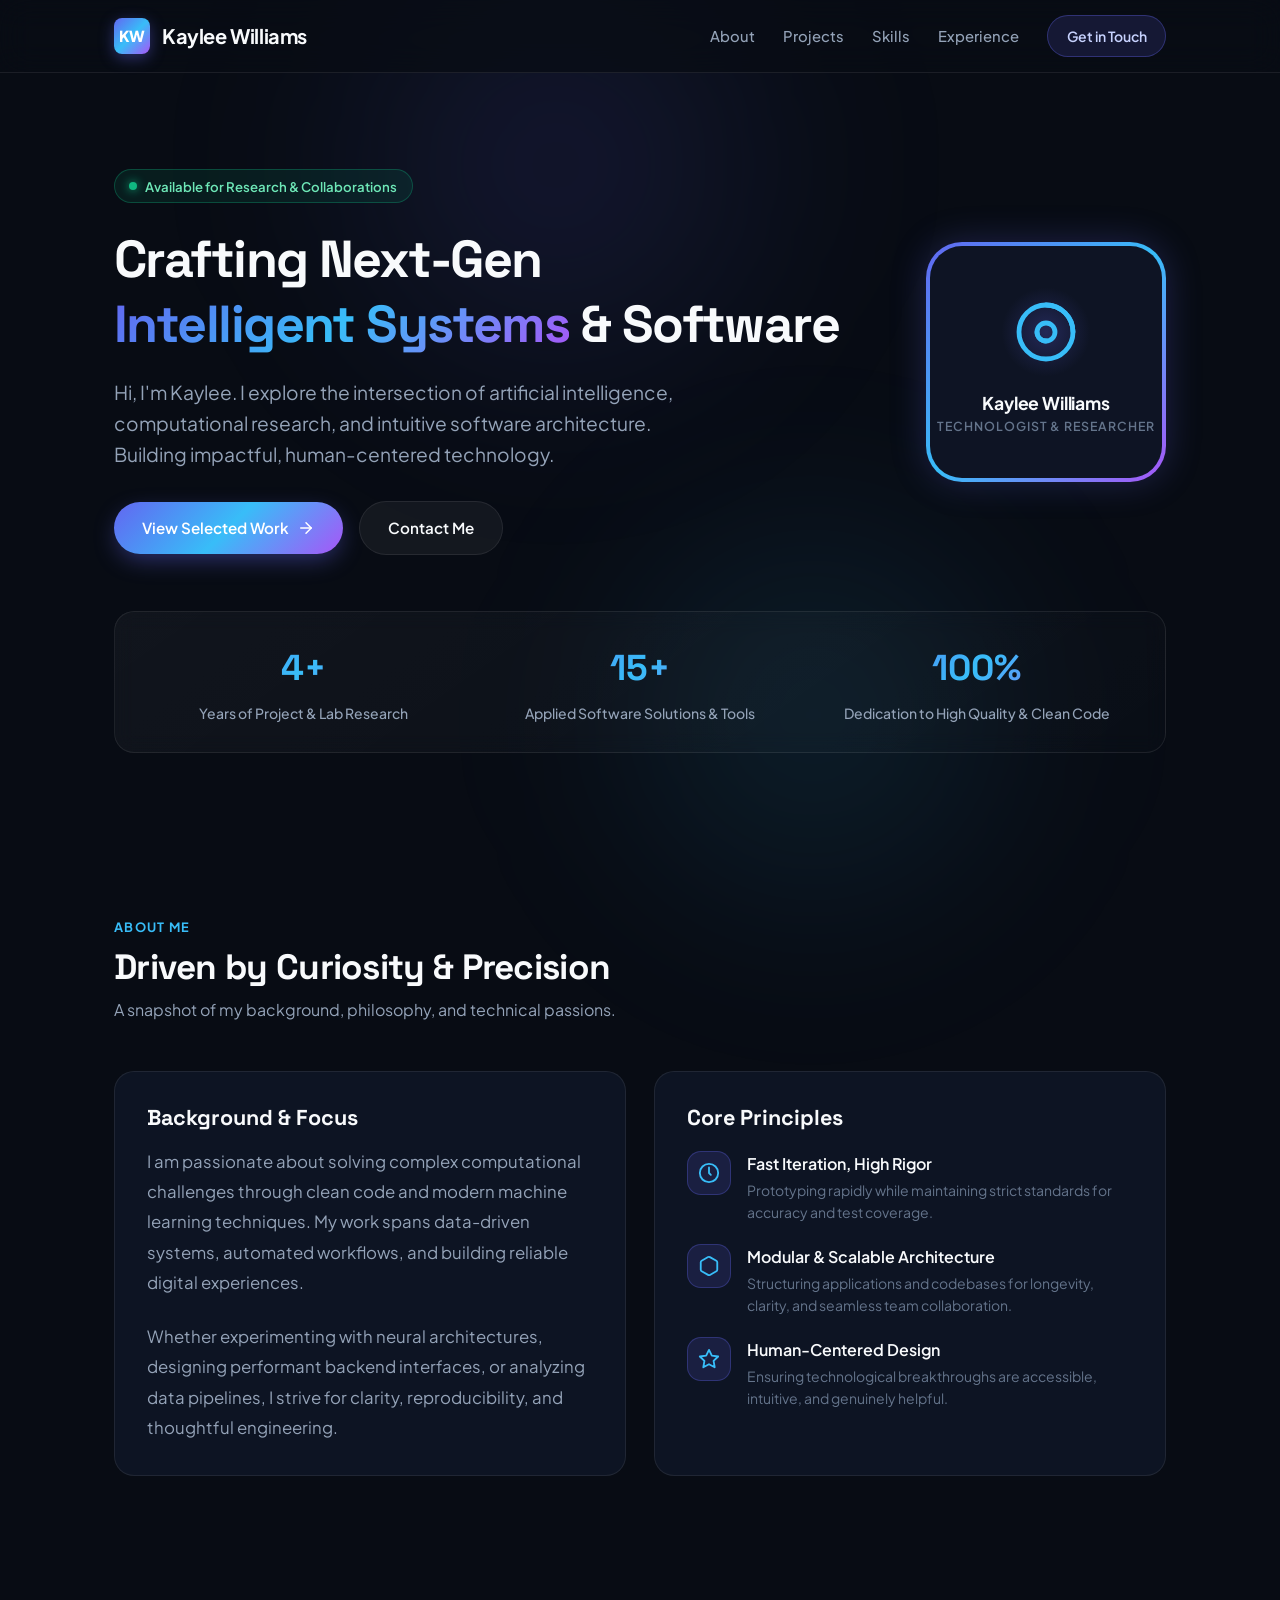
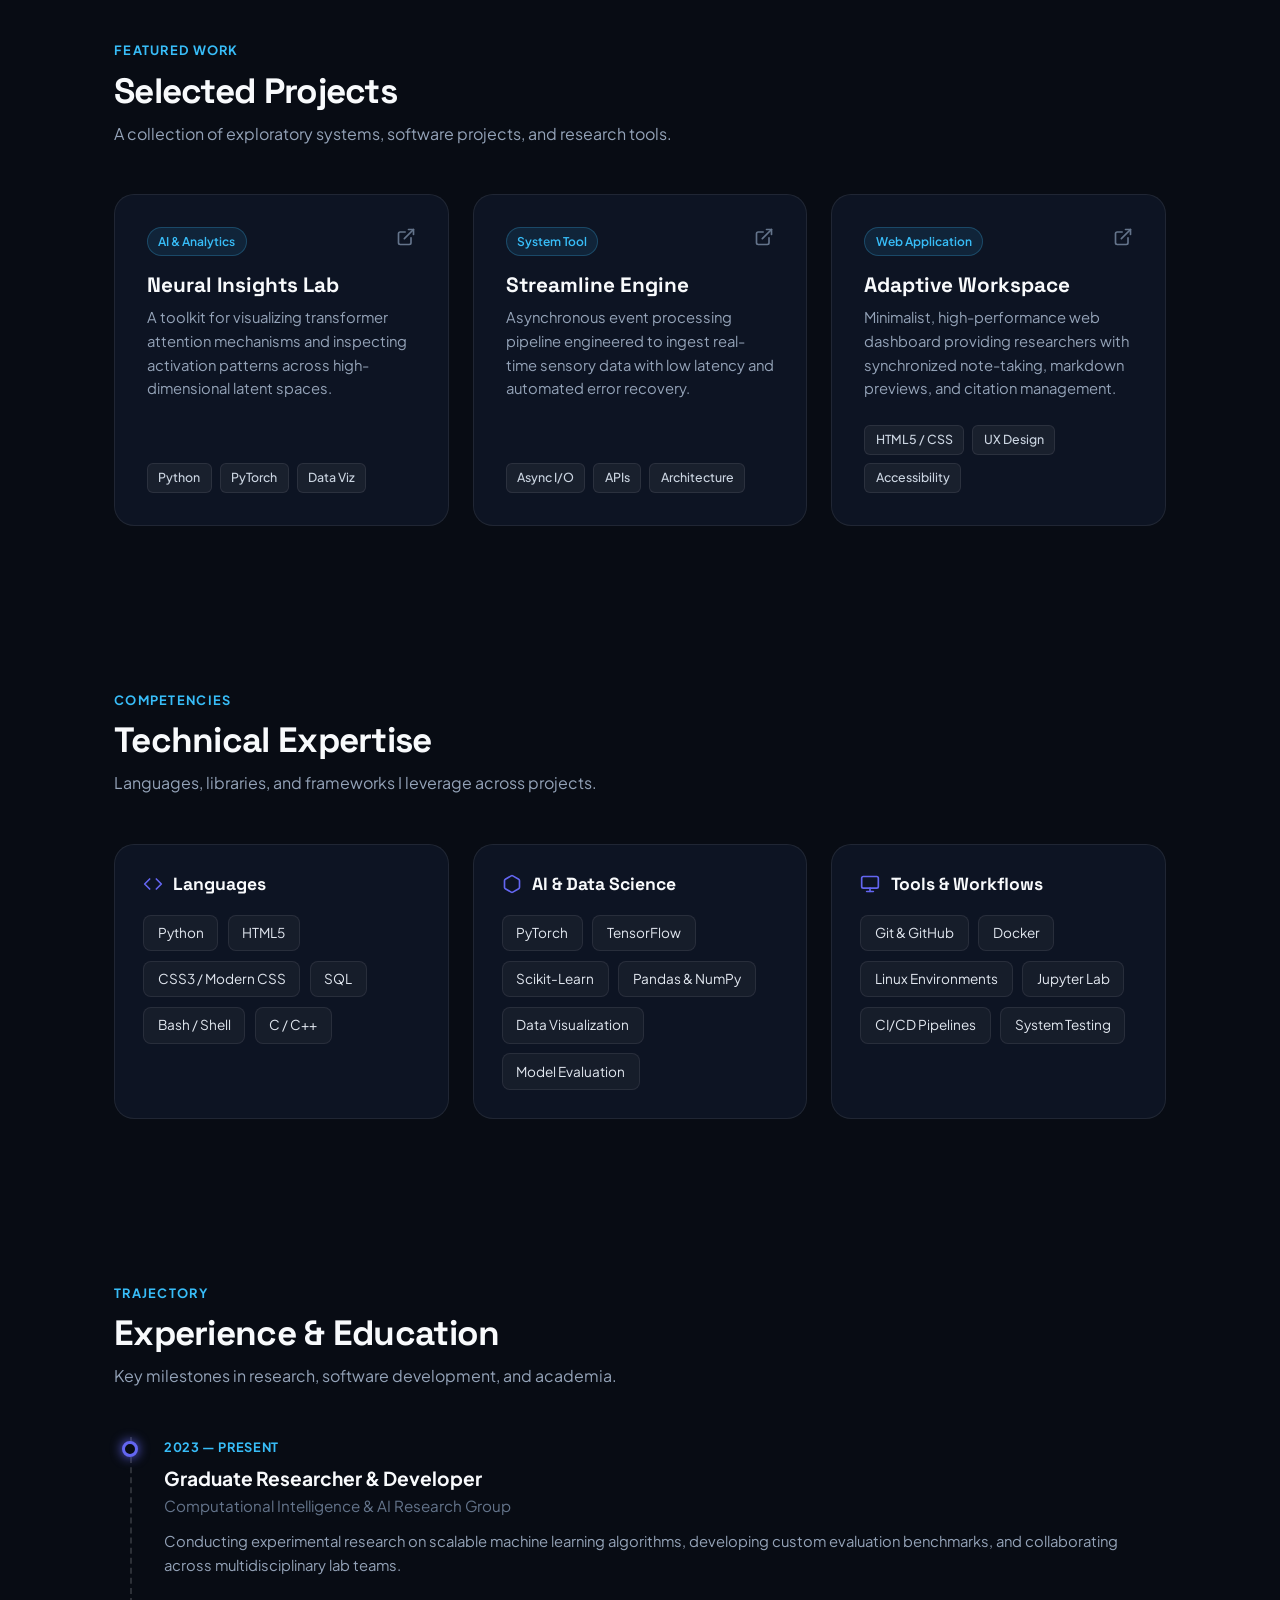
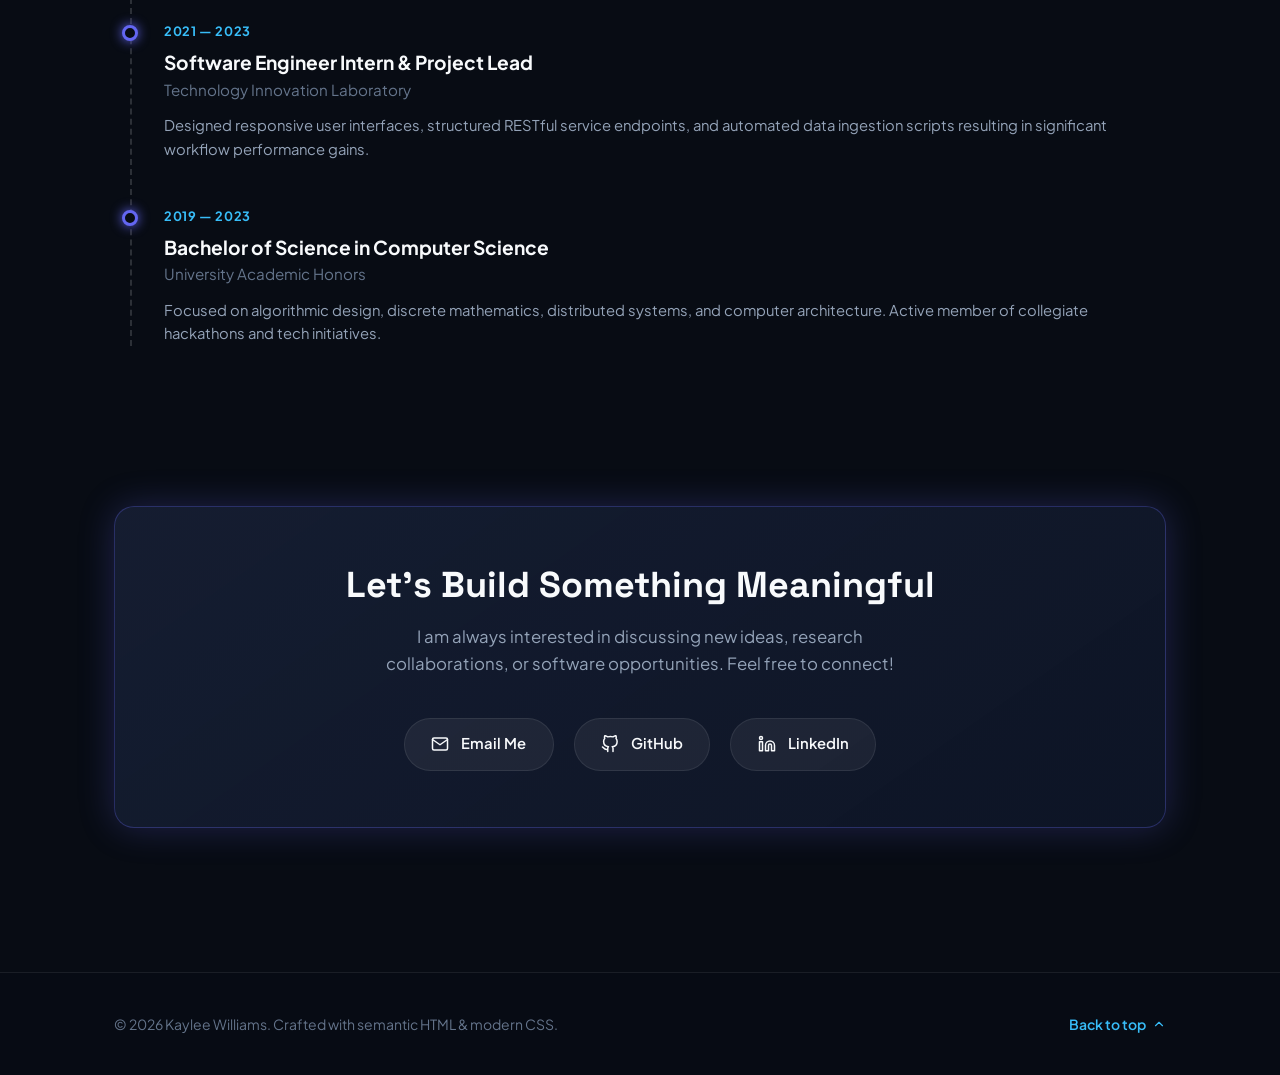
==== index.html @ 2fc057f9 "Initial Website" ====
<!DOCTYPE html>
<html lang="en">
<head>
  <meta charset="UTF-8">
  <meta name="viewport" content="width=device-width, initial-scale=1.0">
  <meta name="description" content="Kaylee Williams - Personal portfolio, projects, experience, and research interests.">
  <title>Kaylee Williams | Personal Portfolio</title>
  <link rel="preconnect" href="https://fonts.googleapis.com">
  <link rel="preconnect" href="https://fonts.gstatic.com" crossorigin>
  <link href="https://fonts.googleapis.com/css2?family=Plus+Jakarta+Sans:wght@300;400;500;600;700;800&family=Space+Grotesk:wght@500;700&display=swap" rel="stylesheet">
  <style>
    /* Design Tokens & CSS Reset */
    :root {
      --bg-primary: #080c14;
      --bg-secondary: #0e1424;
      --bg-card: rgba(18, 26, 43, 0.65);
      --bg-card-hover: rgba(25, 36, 60, 0.85);
      --border-subtle: rgba(255, 255, 255, 0.08);
      --border-accent: rgba(99, 102, 241, 0.4);
      --text-primary: #f8fafc;
      --text-secondary: #94a3b8;
      --text-muted: #64748b;
      --accent-indigo: #6366f1;
      --accent-cyan: #38bdf8;
      --accent-purple: #a855f7;
      --accent-emerald: #10b981;
      --gradient-brand: linear-gradient(135deg, #6366f1 0%, #38bdf8 50%, #a855f7 100%);
      --gradient-card: linear-gradient(145deg, rgba(255, 255, 255, 0.04) 0%, rgba(255, 255, 255, 0.01) 100%);
      --shadow-subtle: 0 10px 30px -10px rgba(0, 0, 0, 0.5);
      --shadow-glow: 0 0 35px rgba(99, 102, 241, 0.25);
      --radius-sm: 8px;
      --radius-md: 14px;
      --radius-lg: 20px;
      --radius-full: 9999px;
    }

    *, *::before, *::after {
      box-sizing: border-box;
      margin: 0;
      padding: 0;
    }

    html {
      scroll-behavior: smooth;
      font-size: 16px;
    }

    body {
      background-color: var(--bg-primary);
      color: var(--text-primary);
      font-family: 'Plus Jakarta Sans', -apple-system, BlinkMacSystemFont, 'Segoe UI', Roboto, sans-serif;
      line-height: 1.6;
      overflow-x: hidden;
      min-height: 100vh;
      position: relative;
    }

    /* Ambient Background Atmosphere */
    body::before {
      content: '';
      position: fixed;
      top: -15%;
      left: 20%;
      width: 600px;
      height: 600px;
      background: radial-gradient(circle, rgba(99, 102, 241, 0.15) 0%, transparent 70%);
      filter: blur(80px);
      z-index: -1;
      pointer-events: none;
      animation: floatAura 18s ease-in-out infinite alternate;
    }

    body::after {
      content: '';
      position: fixed;
      bottom: -10%;
      right: 15%;
      width: 550px;
      height: 550px;
      background: radial-gradient(circle, rgba(56, 189, 248, 0.12) 0%, transparent 70%);
      filter: blur(80px);
      z-index: -1;
      pointer-events: none;
      animation: floatAura 22s ease-in-out infinite alternate-reverse;
    }

    @keyframes floatAura {
      0% { transform: translate(0, 0) scale(1); }
      50% { transform: translate(40px, 30px) scale(1.1); }
      100% { transform: translate(-30px, -20px) scale(0.95); }
    }

    /* Typography */
    h1, h2, h3, h4, .font-heading {
      font-family: 'Space Grotesk', sans-serif;
      color: var(--text-primary);
      line-height: 1.25;
      font-weight: 700;
    }

    .text-gradient {
      background: var(--gradient-brand);
      -webkit-background-clip: text;
      -webkit-text-fill-color: transparent;
      background-clip: text;
    }

    a {
      color: inherit;
      text-decoration: none;
      transition: color 0.2s ease;
    }

    /* Layout Container */
    .container {
      width: 100%;
      max-width: 1100px;
      margin: 0 auto;
      padding: 0 1.5rem;
    }

    /* Header & Navigation */
    header {
      position: sticky;
      top: 0;
      z-index: 100;
      background: rgba(8, 12, 20, 0.75);
      backdrop-filter: blur(16px);
      -webkit-backdrop-filter: blur(16px);
      border-bottom: 1px solid var(--border-subtle);
    }

    .nav-content {
      display: flex;
      align-items: center;
      justify-content: space-between;
      height: 72px;
    }

    .brand-logo {
      display: flex;
      align-items: center;
      gap: 0.75rem;
      font-size: 1.25rem;
      font-weight: 700;
      letter-spacing: -0.02em;
    }

    .brand-icon {
      width: 36px;
      height: 36px;
      border-radius: var(--radius-sm);
      background: var(--gradient-brand);
      display: grid;
      place-items: center;
      color: #fff;
      font-weight: 800;
      font-size: 0.95rem;
      box-shadow: 0 4px 15px rgba(99, 102, 241, 0.4);
    }

    nav ul {
      display: flex;
      align-items: center;
      list-style: none;
      gap: 1.75rem;
    }

    nav a {
      font-size: 0.925rem;
      color: var(--text-secondary);
      font-weight: 500;
      position: relative;
      padding: 0.25rem 0;
    }

    nav a::after {
      content: '';
      position: absolute;
      bottom: 0;
      left: 0;
      width: 0%;
      height: 2px;
      background: var(--gradient-brand);
      transition: width 0.25s ease;
      border-radius: var(--radius-full);
    }

    nav a:hover {
      color: var(--text-primary);
    }

    nav a:hover::after {
      width: 100%;
    }

    .nav-cta {
      display: inline-flex;
      align-items: center;
      padding: 0.55rem 1.15rem;
      border-radius: var(--radius-full);
      background: rgba(99, 102, 241, 0.15);
      border: 1px solid rgba(99, 102, 241, 0.35);
      color: #c7d2fe;
      font-size: 0.875rem;
      font-weight: 600;
      transition: all 0.25s ease;
    }

    .nav-cta:hover {
      background: var(--accent-indigo);
      color: #ffffff;
      transform: translateY(-1px);
      box-shadow: 0 4px 18px rgba(99, 102, 241, 0.4);
    }

    /* Hero Section */
    .hero {
      padding: 6rem 0 5rem;
      position: relative;
    }

    .hero-wrapper {
      display: grid;
      grid-template-columns: 1fr auto;
      align-items: center;
      gap: 3.5rem;
    }

    .badge-status {
      display: inline-flex;
      align-items: center;
      gap: 0.5rem;
      padding: 0.35rem 0.9rem;
      background: rgba(16, 185, 129, 0.1);
      border: 1px solid rgba(16, 185, 129, 0.3);
      border-radius: var(--radius-full);
      font-size: 0.825rem;
      font-weight: 600;
      color: #6ee7b7;
      margin-bottom: 1.5rem;
    }

    .status-dot {
      width: 8px;
      height: 8px;
      border-radius: 50%;
      background-color: var(--accent-emerald);
      box-shadow: 0 0 10px var(--accent-emerald);
      animation: pulseDot 2s infinite ease-in-out;
    }

    @keyframes pulseDot {
      0%, 100% { opacity: 1; transform: scale(1); }
      50% { opacity: 0.4; transform: scale(0.8); }
    }

    .hero h1 {
      font-size: 3.25rem;
      letter-spacing: -0.03em;
      margin-bottom: 1.25rem;
    }

    .hero-lead {
      font-size: 1.2rem;
      color: var(--text-secondary);
      max-width: 580px;
      margin-bottom: 2rem;
      font-weight: 400;
    }

    .hero-actions {
      display: flex;
      flex-wrap: wrap;
      gap: 1rem;
      align-items: center;
    }

    .btn-primary {
      display: inline-flex;
      align-items: center;
      gap: 0.5rem;
      background: var(--gradient-brand);
      color: #ffffff;
      padding: 0.85rem 1.75rem;
      border-radius: var(--radius-full);
      font-weight: 600;
      font-size: 0.95rem;
      border: none;
      cursor: pointer;
      box-shadow: 0 8px 24px -4px rgba(99, 102, 241, 0.45);
      transition: all 0.25s ease;
    }

    .btn-primary:hover {
      transform: translateY(-2px);
      box-shadow: 0 12px 30px -4px rgba(99, 102, 241, 0.65);
    }

    .btn-secondary {
      display: inline-flex;
      align-items: center;
      gap: 0.5rem;
      background: rgba(255, 255, 255, 0.05);
      color: var(--text-primary);
      padding: 0.85rem 1.75rem;
      border-radius: var(--radius-full);
      font-weight: 600;
      font-size: 0.95rem;
      border: 1px solid var(--border-subtle);
      transition: all 0.25s ease;
    }

    .btn-secondary:hover {
      background: rgba(255, 255, 255, 0.1);
      border-color: rgba(255, 255, 255, 0.2);
      transform: translateY(-2px);
    }

    /* Hero Avatar Graphic */
    .hero-visual {
      position: relative;
    }

    .avatar-frame {
      width: 240px;
      height: 240px;
      border-radius: 36px;
      padding: 4px;
      background: var(--gradient-brand);
      box-shadow: var(--shadow-glow);
      position: relative;
    }

    .avatar-inner {
      width: 100%;
      height: 100%;
      background: var(--bg-secondary);
      border-radius: 32px;
      overflow: hidden;
      display: flex;
      flex-direction: column;
      align-items: center;
      justify-content: center;
      position: relative;
    }

    .avatar-symbol {
      width: 90px;
      height: 90px;
      background: radial-gradient(circle, rgba(99, 102, 241, 0.25) 0%, transparent 70%);
      border-radius: 50%;
      display: grid;
      place-items: center;
    }

    .avatar-svg {
      width: 72px;
      height: 72px;
      stroke: var(--accent-cyan);
    }

    .avatar-title {
      margin-top: 0.75rem;
      font-size: 1.1rem;
      font-weight: 700;
      color: var(--text-primary);
      letter-spacing: -0.01em;
    }

    .avatar-subtitle {
      font-size: 0.775rem;
      color: var(--text-muted);
      text-transform: uppercase;
      letter-spacing: 0.08em;
      font-weight: 600;
    }

    /* Stats Banner */
    .stats-strip {
      display: grid;
      grid-template-columns: repeat(3, 1fr);
      gap: 1.5rem;
      margin-top: 3.5rem;
      padding: 1.75rem 2rem;
      background: var(--gradient-card);
      border: 1px solid var(--border-subtle);
      border-radius: var(--radius-lg);
      backdrop-filter: blur(10px);
    }

    .stat-item {
      text-align: center;
    }

    .stat-number {
      font-size: 2.25rem;
      font-weight: 800;
      font-family: 'Space Grotesk', sans-serif;
      margin-bottom: 0.25rem;
      background: var(--gradient-brand);
      -webkit-background-clip: text;
      -webkit-text-fill-color: transparent;
    }

    .stat-label {
      font-size: 0.875rem;
      color: var(--text-secondary);
      font-weight: 500;
    }

    /* Section Styling */
    section {
      padding: 5rem 0;
    }

    .section-header {
      margin-bottom: 3rem;
    }

    .section-tag {
      display: inline-block;
      font-size: 0.8rem;
      font-weight: 700;
      text-transform: uppercase;
      letter-spacing: 0.1em;
      color: var(--accent-cyan);
      margin-bottom: 0.5rem;
    }

    .section-title {
      font-size: 2.2rem;
      letter-spacing: -0.02em;
    }

    .section-desc {
      color: var(--text-secondary);
      margin-top: 0.5rem;
      max-width: 600px;
    }

    /* Cards & Grids */
    .grid-2 {
      display: grid;
      grid-template-columns: repeat(2, 1fr);
      gap: 1.75rem;
    }

    .grid-3 {
      display: grid;
      grid-template-columns: repeat(3, 1fr);
      gap: 1.5rem;
    }

    .card {
      background: var(--bg-card);
      border: 1px solid var(--border-subtle);
      border-radius: var(--radius-lg);
      padding: 2rem;
      transition: all 0.3s cubic-bezier(0.16, 1, 0.3, 1);
      position: relative;
      overflow: hidden;
    }

    .card::before {
      content: '';
      position: absolute;
      top: 0;
      left: 0;
      right: 0;
      height: 2px;
      background: var(--gradient-brand);
      opacity: 0;
      transition: opacity 0.3s ease;
    }

    .card:hover {
      transform: translateY(-4px);
      background: var(--bg-card-hover);
      border-color: var(--border-accent);
      box-shadow: 0 15px 35px -10px rgba(0, 0, 0, 0.6);
    }

    .card:hover::before {
      opacity: 1;
    }

    /* About Cards */
    .about-bio {
      font-size: 1.05rem;
      color: var(--text-secondary);
      line-height: 1.8;
      margin-bottom: 1.5rem;
    }

    .about-feature {
      display: flex;
      gap: 1rem;
      margin-top: 1.25rem;
    }

    .about-icon-box {
      width: 44px;
      height: 44px;
      border-radius: var(--radius-md);
      background: rgba(99, 102, 241, 0.15);
      border: 1px solid rgba(99, 102, 241, 0.3);
      display: grid;
      place-items: center;
      color: var(--accent-cyan);
      flex-shrink: 0;
    }

    .about-feature-title {
      font-size: 1rem;
      font-weight: 600;
      color: var(--text-primary);
    }

    .about-feature-desc {
      font-size: 0.875rem;
      color: var(--text-muted);
      margin-top: 0.15rem;
    }

    /* Project Cards */
    .project-card {
      display: flex;
      flex-direction: column;
      justify-content: space-between;
    }

    .project-header {
      display: flex;
      justify-content: space-between;
      align-items: flex-start;
      margin-bottom: 1rem;
    }

    .project-badge {
      font-size: 0.75rem;
      padding: 0.25rem 0.65rem;
      border-radius: var(--radius-full);
      background: rgba(56, 189, 248, 0.1);
      border: 1px solid rgba(56, 189, 248, 0.25);
      color: var(--accent-cyan);
      font-weight: 600;
    }

    .project-icon {
      color: var(--text-muted);
      transition: color 0.2s, transform 0.2s;
    }

    .card:hover .project-icon {
      color: var(--accent-cyan);
      transform: translate(2px, -2px);
    }

    .project-title {
      font-size: 1.3rem;
      margin-bottom: 0.5rem;
      color: var(--text-primary);
    }

    .project-summary {
      font-size: 0.925rem;
      color: var(--text-secondary);
      margin-bottom: 1.5rem;
      line-height: 1.6;
    }

    .tech-tags {
      display: flex;
      flex-wrap: wrap;
      gap: 0.5rem;
      margin-top: auto;
    }

    .tag {
      font-size: 0.775rem;
      background: rgba(255, 255, 255, 0.05);
      border: 1px solid var(--border-subtle);
      color: #cbd5e1;
      padding: 0.25rem 0.65rem;
      border-radius: 6px;
      font-weight: 500;
    }

    /* Skills Grid */
    .skill-category {
      background: var(--bg-card);
      border: 1px solid var(--border-subtle);
      border-radius: var(--radius-lg);
      padding: 1.75rem;
    }

    .skill-cat-title {
      font-size: 1.1rem;
      display: flex;
      align-items: center;
      gap: 0.65rem;
      margin-bottom: 1.25rem;
      color: var(--text-primary);
    }

    .skill-cat-title svg {
      color: var(--accent-indigo);
    }

    .skill-list {
      display: flex;
      flex-wrap: wrap;
      gap: 0.6rem;
    }

    .skill-pill {
      font-size: 0.85rem;
      background: rgba(255, 255, 255, 0.04);
      border: 1px solid var(--border-subtle);
      padding: 0.4rem 0.85rem;
      border-radius: var(--radius-sm);
      color: #e2e8f0;
      transition: all 0.2s ease;
    }

    .skill-pill:hover {
      background: rgba(99, 102, 241, 0.15);
      border-color: rgba(99, 102, 241, 0.4);
      color: #ffffff;
      transform: translateY(-1px);
    }

    /* Timeline Section */
    .timeline {
      position: relative;
      margin-left: 1rem;
      padding-left: 2rem;
      border-left: 2px dashed rgba(255, 255, 255, 0.15);
    }

    .timeline-item {
      position: relative;
      margin-bottom: 2.75rem;
    }

    .timeline-item:last-child {
      margin-bottom: 0;
    }

    .timeline-marker {
      position: absolute;
      left: -2.6rem;
      top: 0.25rem;
      width: 16px;
      height: 16px;
      border-radius: 50%;
      background: var(--bg-primary);
      border: 3px solid var(--accent-indigo);
      box-shadow: 0 0 12px var(--accent-indigo);
    }

    .timeline-date {
      font-size: 0.8rem;
      font-weight: 700;
      color: var(--accent-cyan);
      text-transform: uppercase;
      letter-spacing: 0.05em;
      margin-bottom: 0.35rem;
    }

    .timeline-role {
      font-size: 1.2rem;
      color: var(--text-primary);
      font-weight: 700;
    }

    .timeline-org {
      font-size: 0.95rem;
      color: var(--text-muted);
      margin-bottom: 0.75rem;
    }

    .timeline-desc {
      font-size: 0.925rem;
      color: var(--text-secondary);
      line-height: 1.6;
    }

    /* Contact Section */
    .contact-card {
      background: linear-gradient(145deg, rgba(30, 41, 69, 0.6) 0%, rgba(15, 23, 42, 0.8) 100%);
      border: 1px solid rgba(99, 102, 241, 0.3);
      border-radius: var(--radius-lg);
      padding: 3.5rem 2.5rem;
      text-align: center;
      box-shadow: var(--shadow-glow);
    }

    .contact-card h2 {
      font-size: 2.25rem;
      margin-bottom: 1rem;
    }

    .contact-card p {
      color: var(--text-secondary);
      max-width: 550px;
      margin: 0 auto 2.5rem;
      font-size: 1.05rem;
    }

    .contact-methods {
      display: flex;
      justify-content: center;
      flex-wrap: wrap;
      gap: 1.25rem;
    }

    .contact-link {
      display: inline-flex;
      align-items: center;
      gap: 0.75rem;
      padding: 0.85rem 1.65rem;
      border-radius: var(--radius-full);
      background: rgba(255, 255, 255, 0.06);
      border: 1px solid var(--border-subtle);
      color: var(--text-primary);
      font-weight: 600;
      font-size: 0.925rem;
      transition: all 0.25s ease;
    }

    .contact-link:hover {
      background: rgba(99, 102, 241, 0.2);
      border-color: rgba(99, 102, 241, 0.5);
      transform: translateY(-2px);
      box-shadow: 0 6px 20px rgba(99, 102, 241, 0.25);
    }

    /* Footer */
    footer {
      border-top: 1px solid var(--border-subtle);
      padding: 2.5rem 0;
      margin-top: 4rem;
      background: rgba(8, 12, 20, 0.9);
    }

    .footer-content {
      display: flex;
      justify-content: space-between;
      align-items: center;
      flex-wrap: wrap;
      gap: 1.5rem;
    }

    .footer-text {
      font-size: 0.875rem;
      color: var(--text-muted);
    }

    .back-to-top {
      font-size: 0.875rem;
      color: var(--accent-cyan);
      font-weight: 600;
      display: inline-flex;
      align-items: center;
      gap: 0.4rem;
    }

    .back-to-top:hover {
      text-decoration: underline;
    }

    /* Responsive adjustments */
    @media (max-width: 860px) {
      .hero-wrapper {
        grid-template-columns: 1fr;
        text-align: center;
        justify-items: center;
      }
      .hero-lead {
        margin: 0 auto 2rem;
      }
      .hero-actions {
        justify-content: center;
      }
      .grid-2, .grid-3 {
        grid-template-columns: 1fr;
      }
      .stats-strip {
        grid-template-columns: 1fr;
        gap: 1.5rem;
      }
      nav ul {
        display: none;
      }
    }
  </style>
</head>
<body>

  <!-- Top Sticky Navigation Bar -->
  <header>
    <div class="container nav-content">
      <a href="#" class="brand-logo" id="nav-brand" aria-label="Kaylee Williams Home">
        <div class="brand-icon">KW</div>
        <span>Kaylee Williams</span>
      </a>
      <nav aria-label="Main Navigation">
        <ul>
          <li><a href="#about" id="link-about">About</a></li>
          <li><a href="#projects" id="link-projects">Projects</a></li>
          <li><a href="#skills" id="link-skills">Skills</a></li>
          <li><a href="#experience" id="link-experience">Experience</a></li>
          <li><a href="#contact" class="nav-cta" id="link-contact-cta">Get in Touch</a></li>
        </ul>
      </nav>
    </div>
  </header>

  <main>
    <!-- Hero Section -->
    <section class="hero" id="hero">
      <div class="container">
        <div class="hero-wrapper">
          <div class="hero-text">
            <div class="badge-status">
              <span class="status-dot"></span>
              <span>Available for Research & Collaborations</span>
            </div>
            <h1>Crafting Next-Gen <br><span class="text-gradient">Intelligent Systems</span> & Software</h1>
            <p class="hero-lead">
              Hi, I'm Kaylee. I explore the intersection of artificial intelligence, computational research, and intuitive software architecture. Building impactful, human-centered technology.
            </p>
            <div class="hero-actions">
              <a href="#projects" class="btn-primary" id="hero-btn-work">
                <span>View Selected Work</span>
                <svg width="18" height="18" viewBox="0 0 24 24" fill="none" stroke="currentColor" stroke-width="2" stroke-linecap="round" stroke-linejoin="round"><line x1="5" y1="12" x2="19" y2="12"></line><polyline points="12 5 19 12 12 19"></polyline></svg>
              </a>
              <a href="#contact" class="btn-secondary" id="hero-btn-contact">Contact Me</a>
            </div>
          </div>

          <div class="hero-visual">
            <div class="avatar-frame">
              <div class="avatar-inner">
                <div class="avatar-symbol">
                  <svg class="avatar-svg" viewBox="0 0 24 24" fill="none" stroke="currentColor" stroke-width="1.6" stroke-linecap="round" stroke-linejoin="round">
                    <circle cx="12" cy="12" r="9"></circle>
                    <path d="M12 3a9 9 0 0 1 9 9"></path>
                    <circle cx="12" cy="12" r="3"></circle>
                    <path d="M12 15a3 3 0 0 1-3-3"></path>
                  </svg>
                </div>
                <div class="avatar-title">Kaylee Williams</div>
                <div class="avatar-subtitle">Technologist &amp; Researcher</div>
              </div>
            </div>
          </div>
        </div>

        <!-- Key Stats / Overview -->
        <div class="stats-strip">
          <div class="stat-item">
            <div class="stat-number">4+</div>
            <div class="stat-label">Years of Project &amp; Lab Research</div>
          </div>
          <div class="stat-item">
            <div class="stat-number">15+</div>
            <div class="stat-label">Applied Software Solutions &amp; Tools</div>
          </div>
          <div class="stat-item">
            <div class="stat-number">100%</div>
            <div class="stat-label">Dedication to High Quality &amp; Clean Code</div>
          </div>
        </div>
      </div>
    </section>

    <!-- About Section -->
    <section id="about">
      <div class="container">
        <div class="section-header">
          <span class="section-tag">About Me</span>
          <h2 class="section-title">Driven by Curiosity &amp; Precision</h2>
          <p class="section-desc">A snapshot of my background, philosophy, and technical passions.</p>
        </div>

        <div class="grid-2">
          <div class="card">
            <h3 style="margin-bottom: 1rem; font-size: 1.35rem;">Background &amp; Focus</h3>
            <p class="about-bio">
              I am passionate about solving complex computational challenges through clean code and modern machine learning techniques. My work spans data-driven systems, automated workflows, and building reliable digital experiences.
            </p>
            <p class="about-bio" style="margin-bottom: 0;">
              Whether experimenting with neural architectures, designing performant backend interfaces, or analyzing data pipelines, I strive for clarity, reproducibility, and thoughtful engineering.
            </p>
          </div>

          <div class="card">
            <h3 style="margin-bottom: 1rem; font-size: 1.35rem;">Core Principles</h3>
            
            <div class="about-feature">
              <div class="about-icon-box">
                <svg width="22" height="22" viewBox="0 0 24 24" fill="none" stroke="currentColor" stroke-width="2" stroke-linecap="round" stroke-linejoin="round"><circle cx="12" cy="12" r="10"></circle><polyline points="12 6 12 12 14 14"></polyline></svg>
              </div>
              <div>
                <div class="about-feature-title">Fast Iteration, High Rigor</div>
                <div class="about-feature-desc">Prototyping rapidly while maintaining strict standards for accuracy and test coverage.</div>
              </div>
            </div>

            <div class="about-feature">
              <div class="about-icon-box">
                <svg width="22" height="22" viewBox="0 0 24 24" fill="none" stroke="currentColor" stroke-width="2" stroke-linecap="round" stroke-linejoin="round"><path d="M21 16V8a2 2 0 0 0-1-1.73l-7-4a2 2 0 0 0-2 0l-7 4A2 2 0 0 0 3 8v8a2 2 0 0 0 1 1.73l7 4a2 2 0 0 0 2 0l7-4A2 2 0 0 0 21 16z"></path></svg>
              </div>
              <div>
                <div class="about-feature-title">Modular &amp; Scalable Architecture</div>
                <div class="about-feature-desc">Structuring applications and codebases for longevity, clarity, and seamless team collaboration.</div>
              </div>
            </div>

            <div class="about-feature">
              <div class="about-icon-box">
                <svg width="22" height="22" viewBox="0 0 24 24" fill="none" stroke="currentColor" stroke-width="2" stroke-linecap="round" stroke-linejoin="round"><polygon points="12 2 15.09 8.26 22 9.27 17 14.14 18.18 21.02 12 17.77 5.82 21.02 7 14.14 2 9.27 8.91 8.26 12 2"></polygon></svg>
              </div>
              <div>
                <div class="about-feature-title">Human-Centered Design</div>
                <div class="about-feature-desc">Ensuring technological breakthroughs are accessible, intuitive, and genuinely helpful.</div>
              </div>
            </div>
          </div>
        </div>
      </div>
    </section>

    <!-- Projects Section -->
    <section id="projects">
      <div class="container">
        <div class="section-header">
          <span class="section-tag">Featured Work</span>
          <h2 class="section-title">Selected Projects</h2>
          <p class="section-desc">A collection of exploratory systems, software projects, and research tools.</p>
        </div>

        <div class="grid-3">
          <!-- Project 1 -->
          <div class="card project-card">
            <div>
              <div class="project-header">
                <span class="project-badge">AI &amp; Analytics</span>
                <span class="project-icon">
                  <svg width="20" height="20" viewBox="0 0 24 24" fill="none" stroke="currentColor" stroke-width="2" stroke-linecap="round" stroke-linejoin="round"><path d="M18 13v6a2 2 0 0 1-2 2H5a2 2 0 0 1-2-2V8a2 2 0 0 1 2-2h6"></path><polyline points="15 3 21 3 21 9"></polyline><line x1="10" y1="14" x2="21" y2="3"></line></svg>
                </span>
              </div>
              <h3 class="project-title">Neural Insights Lab</h3>
              <p class="project-summary">
                A toolkit for visualizing transformer attention mechanisms and inspecting activation patterns across high-dimensional latent spaces.
              </p>
            </div>
            <div class="tech-tags">
              <span class="tag">Python</span>
              <span class="tag">PyTorch</span>
              <span class="tag">Data Viz</span>
            </div>
          </div>

          <!-- Project 2 -->
          <div class="card project-card">
            <div>
              <div class="project-header">
                <span class="project-badge">System Tool</span>
                <span class="project-icon">
                  <svg width="20" height="20" viewBox="0 0 24 24" fill="none" stroke="currentColor" stroke-width="2" stroke-linecap="round" stroke-linejoin="round"><path d="M18 13v6a2 2 0 0 1-2 2H5a2 2 0 0 1-2-2V8a2 2 0 0 1 2-2h6"></path><polyline points="15 3 21 3 21 9"></polyline><line x1="10" y1="14" x2="21" y2="3"></line></svg>
                </span>
              </div>
              <h3 class="project-title">Streamline Engine</h3>
              <p class="project-summary">
                Asynchronous event processing pipeline engineered to ingest real-time sensory data with low latency and automated error recovery.
              </p>
            </div>
            <div class="tech-tags">
              <span class="tag">Async I/O</span>
              <span class="tag">APIs</span>
              <span class="tag">Architecture</span>
            </div>
          </div>

          <!-- Project 3 -->
          <div class="card project-card">
            <div>
              <div class="project-header">
                <span class="project-badge">Web Application</span>
                <span class="project-icon">
                  <svg width="20" height="20" viewBox="0 0 24 24" fill="none" stroke="currentColor" stroke-width="2" stroke-linecap="round" stroke-linejoin="round"><path d="M18 13v6a2 2 0 0 1-2 2H5a2 2 0 0 1-2-2V8a2 2 0 0 1 2-2h6"></path><polyline points="15 3 21 3 21 9"></polyline><line x1="10" y1="14" x2="21" y2="3"></line></svg>
                </span>
              </div>
              <h3 class="project-title">Adaptive Workspace</h3>
              <p class="project-summary">
                Minimalist, high-performance web dashboard providing researchers with synchronized note-taking, markdown previews, and citation management.
              </p>
            </div>
            <div class="tech-tags">
              <span class="tag">HTML5 / CSS</span>
              <span class="tag">UX Design</span>
              <span class="tag">Accessibility</span>
            </div>
          </div>
        </div>
      </div>
    </section>

    <!-- Skills & Stack Section -->
    <section id="skills">
      <div class="container">
        <div class="section-header">
          <span class="section-tag">Competencies</span>
          <h2 class="section-title">Technical Expertise</h2>
          <p class="section-desc">Languages, libraries, and frameworks I leverage across projects.</p>
        </div>

        <div class="grid-3">
          <div class="skill-category">
            <h3 class="skill-cat-title">
              <svg width="20" height="20" viewBox="0 0 24 24" fill="none" stroke="currentColor" stroke-width="2" stroke-linecap="round" stroke-linejoin="round"><polyline points="16 18 22 12 16 6"></polyline><polyline points="8 6 2 12 8 18"></polyline></svg>
              <span>Languages</span>
            </h3>
            <div class="skill-list">
              <span class="skill-pill">Python</span>
              <span class="skill-pill">HTML5</span>
              <span class="skill-pill">CSS3 / Modern CSS</span>
              <span class="skill-pill">SQL</span>
              <span class="skill-pill">Bash / Shell</span>
              <span class="skill-pill">C / C++</span>
            </div>
          </div>

          <div class="skill-category">
            <h3 class="skill-cat-title">
              <svg width="20" height="20" viewBox="0 0 24 24" fill="none" stroke="currentColor" stroke-width="2" stroke-linecap="round" stroke-linejoin="round"><path d="M21 16V8a2 2 0 0 0-1-1.73l-7-4a2 2 0 0 0-2 0l-7 4A2 2 0 0 0 3 8v8a2 2 0 0 0 1 1.73l7 4a2 2 0 0 0 2 0l7-4A2 2 0 0 0 21 16z"></path></svg>
              <span>AI &amp; Data Science</span>
            </h3>
            <div class="skill-list">
              <span class="skill-pill">PyTorch</span>
              <span class="skill-pill">TensorFlow</span>
              <span class="skill-pill">Scikit-Learn</span>
              <span class="skill-pill">Pandas &amp; NumPy</span>
              <span class="skill-pill">Data Visualization</span>
              <span class="skill-pill">Model Evaluation</span>
            </div>
          </div>

          <div class="skill-category">
            <h3 class="skill-cat-title">
              <svg width="20" height="20" viewBox="0 0 24 24" fill="none" stroke="currentColor" stroke-width="2" stroke-linecap="round" stroke-linejoin="round"><rect x="2" y="3" width="20" height="14" rx="2" ry="2"></rect><line x1="8" y1="21" x2="16" y2="21"></line><line x1="12" y1="17" x2="12" y2="21"></line></svg>
              <span>Tools &amp; Workflows</span>
            </h3>
            <div class="skill-list">
              <span class="skill-pill">Git &amp; GitHub</span>
              <span class="skill-pill">Docker</span>
              <span class="skill-pill">Linux Environments</span>
              <span class="skill-pill">Jupyter Lab</span>
              <span class="skill-pill">CI/CD Pipelines</span>
              <span class="skill-pill">System Testing</span>
            </div>
          </div>
        </div>
      </div>
    </section>

    <!-- Experience Timeline -->
    <section id="experience">
      <div class="container">
        <div class="section-header">
          <span class="section-tag">Trajectory</span>
          <h2 class="section-title">Experience &amp; Education</h2>
          <p class="section-desc">Key milestones in research, software development, and academia.</p>
        </div>

        <div class="timeline">
          <div class="timeline-item">
            <div class="timeline-marker"></div>
            <div class="timeline-date">2023 — Present</div>
            <div class="timeline-role">Graduate Researcher &amp; Developer</div>
            <div class="timeline-org">Computational Intelligence &amp; AI Research Group</div>
            <p class="timeline-desc">
              Conducting experimental research on scalable machine learning algorithms, developing custom evaluation benchmarks, and collaborating across multidisciplinary lab teams.
            </p>
          </div>

          <div class="timeline-item">
            <div class="timeline-marker"></div>
            <div class="timeline-date">2021 — 2023</div>
            <div class="timeline-role">Software Engineer Intern &amp; Project Lead</div>
            <div class="timeline-org">Technology Innovation Laboratory</div>
            <p class="timeline-desc">
              Designed responsive user interfaces, structured RESTful service endpoints, and automated data ingestion scripts resulting in significant workflow performance gains.
            </p>
          </div>

          <div class="timeline-item">
            <div class="timeline-marker"></div>
            <div class="timeline-date">2019 — 2023</div>
            <div class="timeline-role">Bachelor of Science in Computer Science</div>
            <div class="timeline-org">University Academic Honors</div>
            <p class="timeline-desc">
              Focused on algorithmic design, discrete mathematics, distributed systems, and computer architecture. Active member of collegiate hackathons and tech initiatives.
            </p>
          </div>
        </div>
      </div>
    </section>

    <!-- Contact Section -->
    <section id="contact">
      <div class="container">
        <div class="contact-card">
          <h2>Let's Build Something Meaningful</h2>
          <p>
            I am always interested in discussing new ideas, research collaborations, or software opportunities. Feel free to connect!
          </p>
          <div class="contact-methods">
            <a href="mailto:kaylee.williams@example.com" class="contact-link" id="contact-email">
              <svg width="18" height="18" viewBox="0 0 24 24" fill="none" stroke="currentColor" stroke-width="2" stroke-linecap="round" stroke-linejoin="round"><path d="M4 4h16c1.1 0 2 .9 2 2v12c0 1.1-.9 2-2 2H4c-1.1 0-2-.9-2-2V6c0-1.1.9-2 2-2z"></path><polyline points="22,6 12,13 2,6"></polyline></svg>
              <span>Email Me</span>
            </a>
            <a href="https://github.com" target="_blank" rel="noopener noreferrer" class="contact-link" id="contact-github">
              <svg width="18" height="18" viewBox="0 0 24 24" fill="none" stroke="currentColor" stroke-width="2" stroke-linecap="round" stroke-linejoin="round"><path d="M9 19c-5 1.5-5-2.5-7-3m14 6v-3.87a3.37 3.37 0 0 0-.94-2.61c3.14-.35 6.44-1.54 6.44-7A5.44 5.44 0 0 0 20 4.77 5.07 5.07 0 0 0 19.91 1S18.73.65 16 2.48a13.38 13.38 0 0 0-7 0C6.27.65 5.09 1 5.09 1A5.07 5.07 0 0 0 5 4.77a5.44 5.44 0 0 0-1.5 3.78c0 5.42 3.3 6.61 6.44 7A3.37 3.37 0 0 0 9 18.13V22"></path></svg>
              <span>GitHub</span>
            </a>
            <a href="https://linkedin.com" target="_blank" rel="noopener noreferrer" class="contact-link" id="contact-linkedin">
              <svg width="18" height="18" viewBox="0 0 24 24" fill="none" stroke="currentColor" stroke-width="2" stroke-linecap="round" stroke-linejoin="round"><path d="M16 8a6 6 0 0 1 6 6v7h-4v-7a2 2 0 0 0-2-2 2 2 0 0 0-2 2v7h-4v-7a6 6 0 0 1 6-6z"></path><rect x="2" y="9" width="4" height="12"></rect><circle cx="4" cy="4" r="2"></circle></svg>
              <span>LinkedIn</span>
            </a>
          </div>
        </div>
      </div>
    </section>
  </main>

  <!-- Footer -->
  <footer>
    <div class="container footer-content">
      <div class="footer-text">
        &copy; 2026 Kaylee Williams. Crafted with semantic HTML &amp; modern CSS.
      </div>
      <a href="#" class="back-to-top" id="link-back-to-top">
        <span>Back to top</span>
        <svg width="14" height="14" viewBox="0 0 24 24" fill="none" stroke="currentColor" stroke-width="2" stroke-linecap="round" stroke-linejoin="round"><polyline points="18 15 12 9 6 15"></polyline></svg>
      </a>
    </div>
  </footer>

</body>
</html>
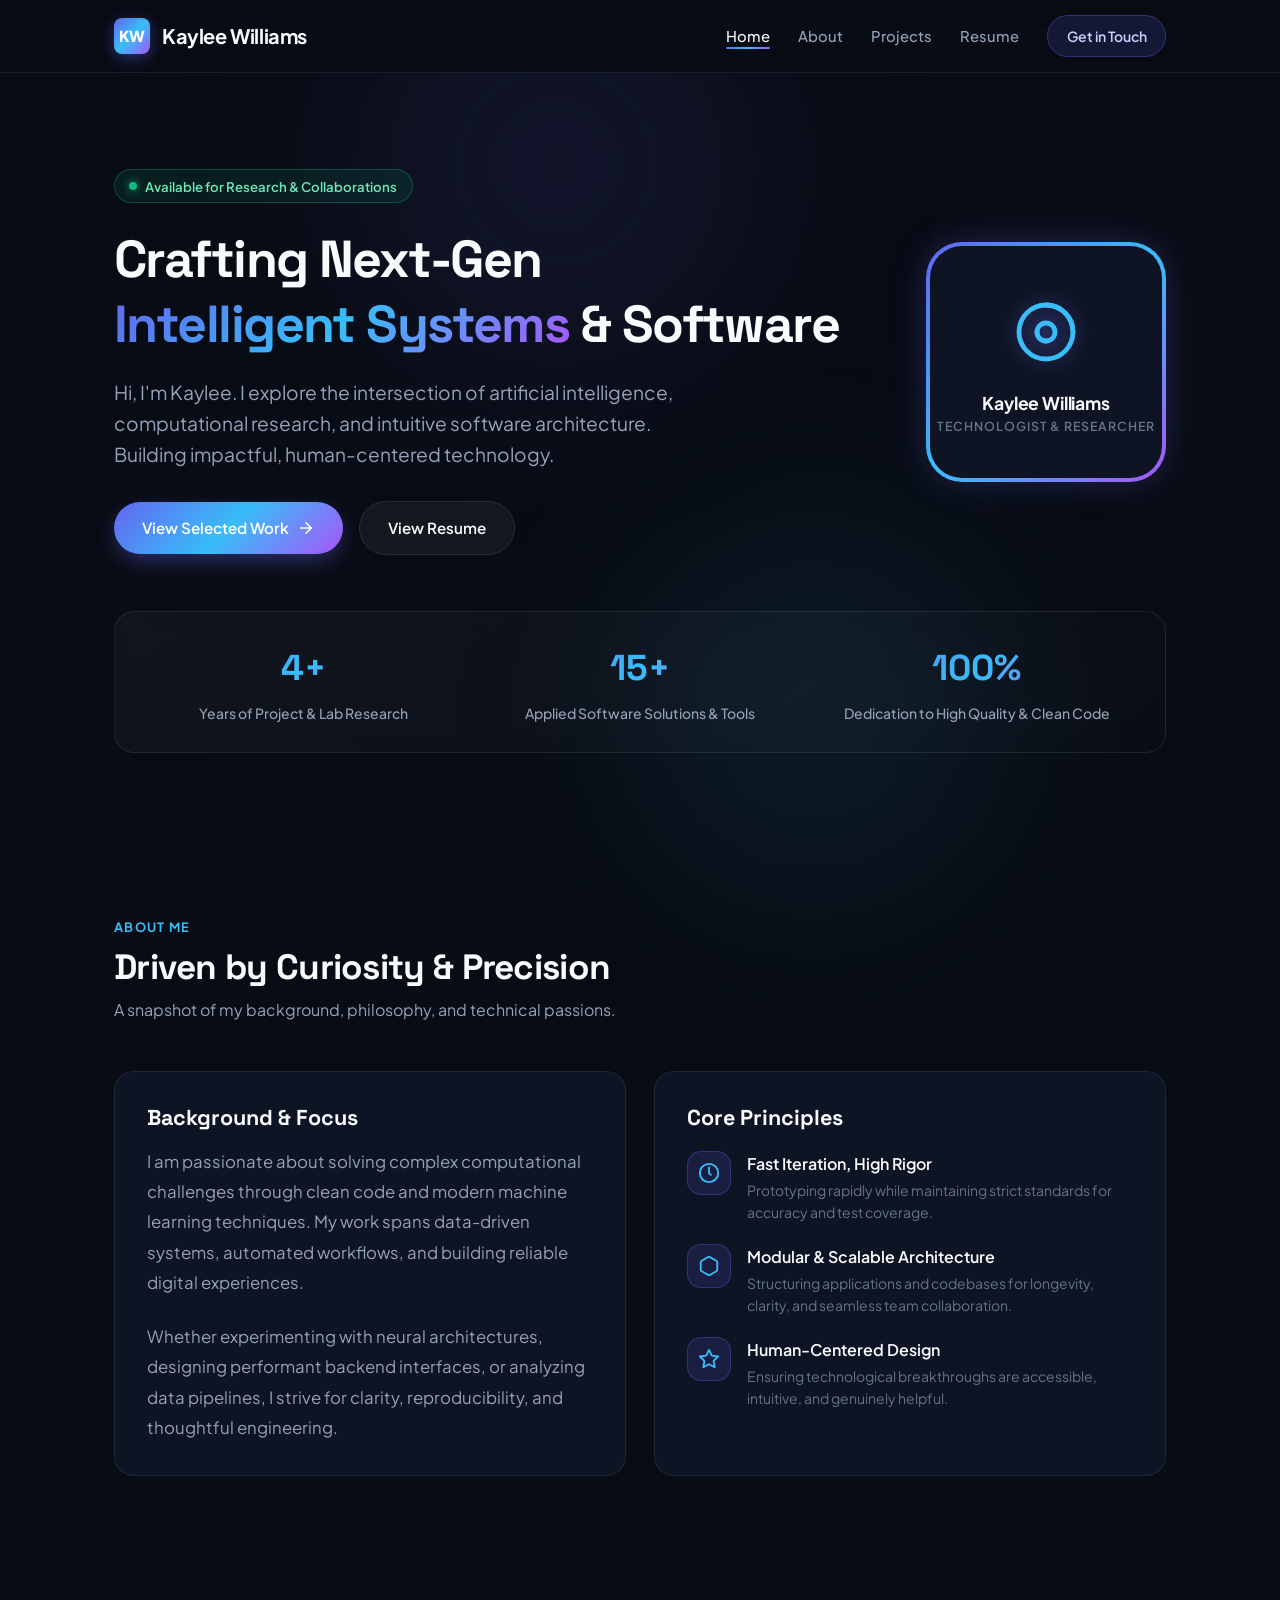
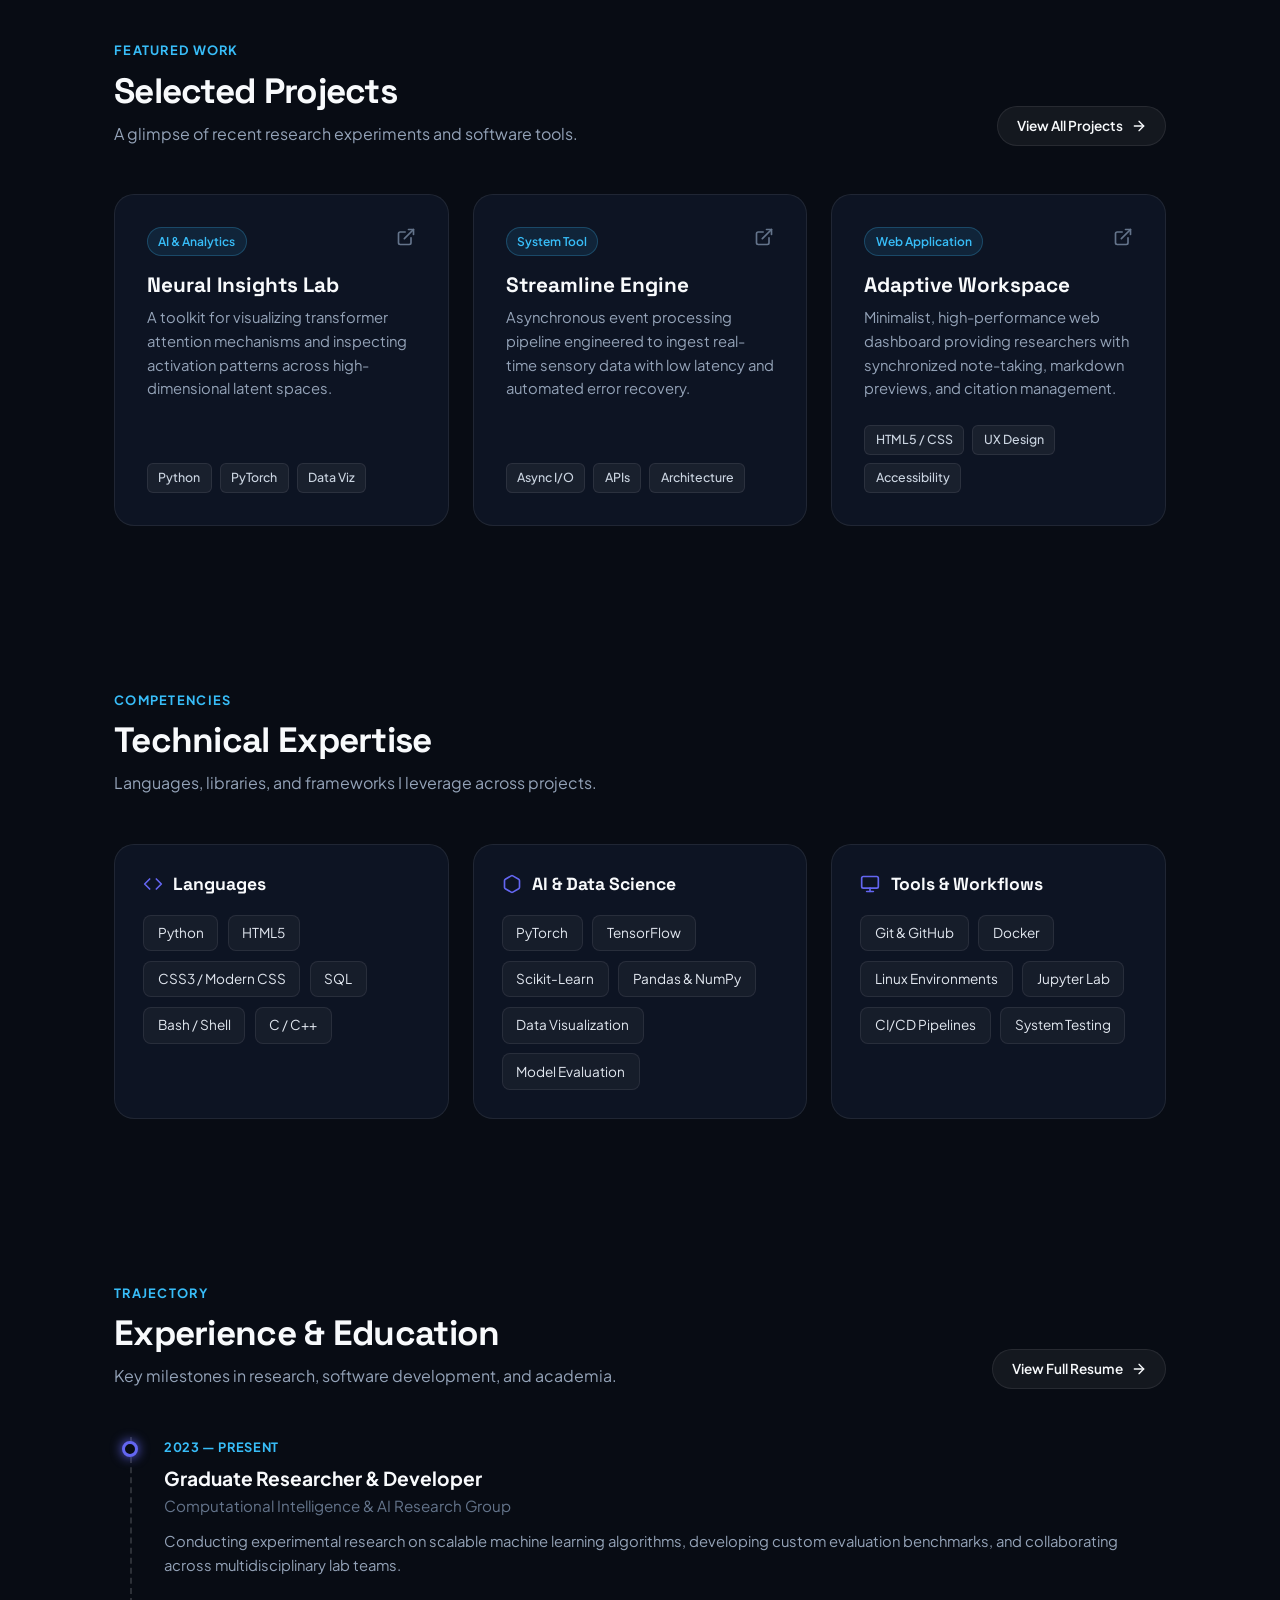
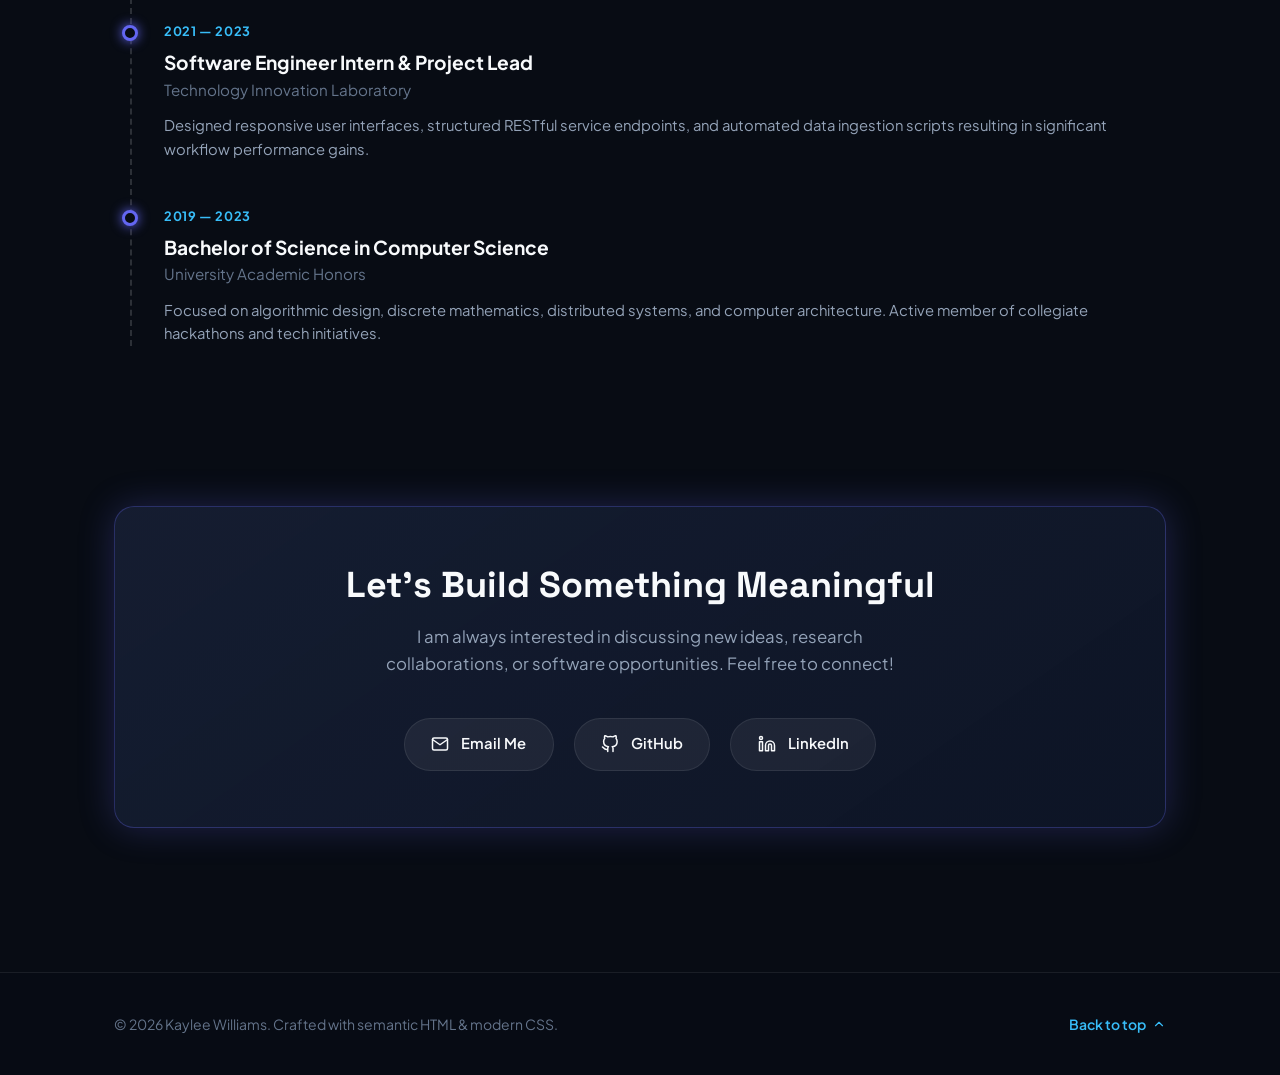
==== commit 2fb53fd2: "Added resumer, projects,and shared styles" ====
--- a/index.html
+++ b/index.html
@@ -8,810 +8,23 @@
   <link rel="preconnect" href="https://fonts.googleapis.com">
   <link rel="preconnect" href="https://fonts.gstatic.com" crossorigin>
   <link href="https://fonts.googleapis.com/css2?family=Plus+Jakarta+Sans:wght@300;400;500;600;700;800&family=Space+Grotesk:wght@500;700&display=swap" rel="stylesheet">
-  <style>
-    /* Design Tokens & CSS Reset */
-    :root {
-      --bg-primary: #080c14;
-      --bg-secondary: #0e1424;
-      --bg-card: rgba(18, 26, 43, 0.65);
-      --bg-card-hover: rgba(25, 36, 60, 0.85);
-      --border-subtle: rgba(255, 255, 255, 0.08);
-      --border-accent: rgba(99, 102, 241, 0.4);
-      --text-primary: #f8fafc;
-      --text-secondary: #94a3b8;
-      --text-muted: #64748b;
-      --accent-indigo: #6366f1;
-      --accent-cyan: #38bdf8;
-      --accent-purple: #a855f7;
-      --accent-emerald: #10b981;
-      --gradient-brand: linear-gradient(135deg, #6366f1 0%, #38bdf8 50%, #a855f7 100%);
-      --gradient-card: linear-gradient(145deg, rgba(255, 255, 255, 0.04) 0%, rgba(255, 255, 255, 0.01) 100%);
-      --shadow-subtle: 0 10px 30px -10px rgba(0, 0, 0, 0.5);
-      --shadow-glow: 0 0 35px rgba(99, 102, 241, 0.25);
-      --radius-sm: 8px;
-      --radius-md: 14px;
-      --radius-lg: 20px;
-      --radius-full: 9999px;
-    }
-
-    *, *::before, *::after {
-      box-sizing: border-box;
-      margin: 0;
-      padding: 0;
-    }
-
-    html {
-      scroll-behavior: smooth;
-      font-size: 16px;
-    }
-
-    body {
-      background-color: var(--bg-primary);
-      color: var(--text-primary);
-      font-family: 'Plus Jakarta Sans', -apple-system, BlinkMacSystemFont, 'Segoe UI', Roboto, sans-serif;
-      line-height: 1.6;
-      overflow-x: hidden;
-      min-height: 100vh;
-      position: relative;
-    }
-
-    /* Ambient Background Atmosphere */
-    body::before {
-      content: '';
-      position: fixed;
-      top: -15%;
-      left: 20%;
-      width: 600px;
-      height: 600px;
-      background: radial-gradient(circle, rgba(99, 102, 241, 0.15) 0%, transparent 70%);
-      filter: blur(80px);
-      z-index: -1;
-      pointer-events: none;
-      animation: floatAura 18s ease-in-out infinite alternate;
-    }
-
-    body::after {
-      content: '';
-      position: fixed;
-      bottom: -10%;
-      right: 15%;
-      width: 550px;
-      height: 550px;
-      background: radial-gradient(circle, rgba(56, 189, 248, 0.12) 0%, transparent 70%);
-      filter: blur(80px);
-      z-index: -1;
-      pointer-events: none;
-      animation: floatAura 22s ease-in-out infinite alternate-reverse;
-    }
-
-    @keyframes floatAura {
-      0% { transform: translate(0, 0) scale(1); }
-      50% { transform: translate(40px, 30px) scale(1.1); }
-      100% { transform: translate(-30px, -20px) scale(0.95); }
-    }
-
-    /* Typography */
-    h1, h2, h3, h4, .font-heading {
-      font-family: 'Space Grotesk', sans-serif;
-      color: var(--text-primary);
-      line-height: 1.25;
-      font-weight: 700;
-    }
-
-    .text-gradient {
-      background: var(--gradient-brand);
-      -webkit-background-clip: text;
-      -webkit-text-fill-color: transparent;
-      background-clip: text;
-    }
-
-    a {
-      color: inherit;
-      text-decoration: none;
-      transition: color 0.2s ease;
-    }
-
-    /* Layout Container */
-    .container {
-      width: 100%;
-      max-width: 1100px;
-      margin: 0 auto;
-      padding: 0 1.5rem;
-    }
-
-    /* Header & Navigation */
-    header {
-      position: sticky;
-      top: 0;
-      z-index: 100;
-      background: rgba(8, 12, 20, 0.75);
-      backdrop-filter: blur(16px);
-      -webkit-backdrop-filter: blur(16px);
-      border-bottom: 1px solid var(--border-subtle);
-    }
-
-    .nav-content {
-      display: flex;
-      align-items: center;
-      justify-content: space-between;
-      height: 72px;
-    }
-
-    .brand-logo {
-      display: flex;
-      align-items: center;
-      gap: 0.75rem;
-      font-size: 1.25rem;
-      font-weight: 700;
-      letter-spacing: -0.02em;
-    }
-
-    .brand-icon {
-      width: 36px;
-      height: 36px;
-      border-radius: var(--radius-sm);
-      background: var(--gradient-brand);
-      display: grid;
-      place-items: center;
-      color: #fff;
-      font-weight: 800;
-      font-size: 0.95rem;
-      box-shadow: 0 4px 15px rgba(99, 102, 241, 0.4);
-    }
-
-    nav ul {
-      display: flex;
-      align-items: center;
-      list-style: none;
-      gap: 1.75rem;
-    }
-
-    nav a {
-      font-size: 0.925rem;
-      color: var(--text-secondary);
-      font-weight: 500;
-      position: relative;
-      padding: 0.25rem 0;
-    }
-
-    nav a::after {
-      content: '';
-      position: absolute;
-      bottom: 0;
-      left: 0;
-      width: 0%;
-      height: 2px;
-      background: var(--gradient-brand);
-      transition: width 0.25s ease;
-      border-radius: var(--radius-full);
-    }
-
-    nav a:hover {
-      color: var(--text-primary);
-    }
-
-    nav a:hover::after {
-      width: 100%;
-    }
-
-    .nav-cta {
-      display: inline-flex;
-      align-items: center;
-      padding: 0.55rem 1.15rem;
-      border-radius: var(--radius-full);
-      background: rgba(99, 102, 241, 0.15);
-      border: 1px solid rgba(99, 102, 241, 0.35);
-      color: #c7d2fe;
-      font-size: 0.875rem;
-      font-weight: 600;
-      transition: all 0.25s ease;
-    }
-
-    .nav-cta:hover {
-      background: var(--accent-indigo);
-      color: #ffffff;
-      transform: translateY(-1px);
-      box-shadow: 0 4px 18px rgba(99, 102, 241, 0.4);
-    }
-
-    /* Hero Section */
-    .hero {
-      padding: 6rem 0 5rem;
-      position: relative;
-    }
-
-    .hero-wrapper {
-      display: grid;
-      grid-template-columns: 1fr auto;
-      align-items: center;
-      gap: 3.5rem;
-    }
-
-    .badge-status {
-      display: inline-flex;
-      align-items: center;
-      gap: 0.5rem;
-      padding: 0.35rem 0.9rem;
-      background: rgba(16, 185, 129, 0.1);
-      border: 1px solid rgba(16, 185, 129, 0.3);
-      border-radius: var(--radius-full);
-      font-size: 0.825rem;
-      font-weight: 600;
-      color: #6ee7b7;
-      margin-bottom: 1.5rem;
-    }
-
-    .status-dot {
-      width: 8px;
-      height: 8px;
-      border-radius: 50%;
-      background-color: var(--accent-emerald);
-      box-shadow: 0 0 10px var(--accent-emerald);
-      animation: pulseDot 2s infinite ease-in-out;
-    }
-
-    @keyframes pulseDot {
-      0%, 100% { opacity: 1; transform: scale(1); }
-      50% { opacity: 0.4; transform: scale(0.8); }
-    }
-
-    .hero h1 {
-      font-size: 3.25rem;
-      letter-spacing: -0.03em;
-      margin-bottom: 1.25rem;
-    }
-
-    .hero-lead {
-      font-size: 1.2rem;
-      color: var(--text-secondary);
-      max-width: 580px;
-      margin-bottom: 2rem;
-      font-weight: 400;
-    }
-
-    .hero-actions {
-      display: flex;
-      flex-wrap: wrap;
-      gap: 1rem;
-      align-items: center;
-    }
-
-    .btn-primary {
-      display: inline-flex;
-      align-items: center;
-      gap: 0.5rem;
-      background: var(--gradient-brand);
-      color: #ffffff;
-      padding: 0.85rem 1.75rem;
-      border-radius: var(--radius-full);
-      font-weight: 600;
-      font-size: 0.95rem;
-      border: none;
-      cursor: pointer;
-      box-shadow: 0 8px 24px -4px rgba(99, 102, 241, 0.45);
-      transition: all 0.25s ease;
-    }
-
-    .btn-primary:hover {
-      transform: translateY(-2px);
-      box-shadow: 0 12px 30px -4px rgba(99, 102, 241, 0.65);
-    }
-
-    .btn-secondary {
-      display: inline-flex;
-      align-items: center;
-      gap: 0.5rem;
-      background: rgba(255, 255, 255, 0.05);
-      color: var(--text-primary);
-      padding: 0.85rem 1.75rem;
-      border-radius: var(--radius-full);
-      font-weight: 600;
-      font-size: 0.95rem;
-      border: 1px solid var(--border-subtle);
-      transition: all 0.25s ease;
-    }
-
-    .btn-secondary:hover {
-      background: rgba(255, 255, 255, 0.1);
-      border-color: rgba(255, 255, 255, 0.2);
-      transform: translateY(-2px);
-    }
-
-    /* Hero Avatar Graphic */
-    .hero-visual {
-      position: relative;
-    }
-
-    .avatar-frame {
-      width: 240px;
-      height: 240px;
-      border-radius: 36px;
-      padding: 4px;
-      background: var(--gradient-brand);
-      box-shadow: var(--shadow-glow);
-      position: relative;
-    }
-
-    .avatar-inner {
-      width: 100%;
-      height: 100%;
-      background: var(--bg-secondary);
-      border-radius: 32px;
-      overflow: hidden;
-      display: flex;
-      flex-direction: column;
-      align-items: center;
-      justify-content: center;
-      position: relative;
-    }
-
-    .avatar-symbol {
-      width: 90px;
-      height: 90px;
-      background: radial-gradient(circle, rgba(99, 102, 241, 0.25) 0%, transparent 70%);
-      border-radius: 50%;
-      display: grid;
-      place-items: center;
-    }
-
-    .avatar-svg {
-      width: 72px;
-      height: 72px;
-      stroke: var(--accent-cyan);
-    }
-
-    .avatar-title {
-      margin-top: 0.75rem;
-      font-size: 1.1rem;
-      font-weight: 700;
-      color: var(--text-primary);
-      letter-spacing: -0.01em;
-    }
-
-    .avatar-subtitle {
-      font-size: 0.775rem;
-      color: var(--text-muted);
-      text-transform: uppercase;
-      letter-spacing: 0.08em;
-      font-weight: 600;
-    }
-
-    /* Stats Banner */
-    .stats-strip {
-      display: grid;
-      grid-template-columns: repeat(3, 1fr);
-      gap: 1.5rem;
-      margin-top: 3.5rem;
-      padding: 1.75rem 2rem;
-      background: var(--gradient-card);
-      border: 1px solid var(--border-subtle);
-      border-radius: var(--radius-lg);
-      backdrop-filter: blur(10px);
-    }
-
-    .stat-item {
-      text-align: center;
-    }
-
-    .stat-number {
-      font-size: 2.25rem;
-      font-weight: 800;
-      font-family: 'Space Grotesk', sans-serif;
-      margin-bottom: 0.25rem;
-      background: var(--gradient-brand);
-      -webkit-background-clip: text;
-      -webkit-text-fill-color: transparent;
-    }
-
-    .stat-label {
-      font-size: 0.875rem;
-      color: var(--text-secondary);
-      font-weight: 500;
-    }
-
-    /* Section Styling */
-    section {
-      padding: 5rem 0;
-    }
-
-    .section-header {
-      margin-bottom: 3rem;
-    }
-
-    .section-tag {
-      display: inline-block;
-      font-size: 0.8rem;
-      font-weight: 700;
-      text-transform: uppercase;
-      letter-spacing: 0.1em;
-      color: var(--accent-cyan);
-      margin-bottom: 0.5rem;
-    }
-
-    .section-title {
-      font-size: 2.2rem;
-      letter-spacing: -0.02em;
-    }
-
-    .section-desc {
-      color: var(--text-secondary);
-      margin-top: 0.5rem;
-      max-width: 600px;
-    }
-
-    /* Cards & Grids */
-    .grid-2 {
-      display: grid;
-      grid-template-columns: repeat(2, 1fr);
-      gap: 1.75rem;
-    }
-
-    .grid-3 {
-      display: grid;
-      grid-template-columns: repeat(3, 1fr);
-      gap: 1.5rem;
-    }
-
-    .card {
-      background: var(--bg-card);
-      border: 1px solid var(--border-subtle);
-      border-radius: var(--radius-lg);
-      padding: 2rem;
-      transition: all 0.3s cubic-bezier(0.16, 1, 0.3, 1);
-      position: relative;
-      overflow: hidden;
-    }
-
-    .card::before {
-      content: '';
-      position: absolute;
-      top: 0;
-      left: 0;
-      right: 0;
-      height: 2px;
-      background: var(--gradient-brand);
-      opacity: 0;
-      transition: opacity 0.3s ease;
-    }
-
-    .card:hover {
-      transform: translateY(-4px);
-      background: var(--bg-card-hover);
-      border-color: var(--border-accent);
-      box-shadow: 0 15px 35px -10px rgba(0, 0, 0, 0.6);
-    }
-
-    .card:hover::before {
-      opacity: 1;
-    }
-
-    /* About Cards */
-    .about-bio {
-      font-size: 1.05rem;
-      color: var(--text-secondary);
-      line-height: 1.8;
-      margin-bottom: 1.5rem;
-    }
-
-    .about-feature {
-      display: flex;
-      gap: 1rem;
-      margin-top: 1.25rem;
-    }
-
-    .about-icon-box {
-      width: 44px;
-      height: 44px;
-      border-radius: var(--radius-md);
-      background: rgba(99, 102, 241, 0.15);
-      border: 1px solid rgba(99, 102, 241, 0.3);
-      display: grid;
-      place-items: center;
-      color: var(--accent-cyan);
-      flex-shrink: 0;
-    }
-
-    .about-feature-title {
-      font-size: 1rem;
-      font-weight: 600;
-      color: var(--text-primary);
-    }
-
-    .about-feature-desc {
-      font-size: 0.875rem;
-      color: var(--text-muted);
-      margin-top: 0.15rem;
-    }
-
-    /* Project Cards */
-    .project-card {
-      display: flex;
-      flex-direction: column;
-      justify-content: space-between;
-    }
-
-    .project-header {
-      display: flex;
-      justify-content: space-between;
-      align-items: flex-start;
-      margin-bottom: 1rem;
-    }
-
-    .project-badge {
-      font-size: 0.75rem;
-      padding: 0.25rem 0.65rem;
-      border-radius: var(--radius-full);
-      background: rgba(56, 189, 248, 0.1);
-      border: 1px solid rgba(56, 189, 248, 0.25);
-      color: var(--accent-cyan);
-      font-weight: 600;
-    }
-
-    .project-icon {
-      color: var(--text-muted);
-      transition: color 0.2s, transform 0.2s;
-    }
-
-    .card:hover .project-icon {
-      color: var(--accent-cyan);
-      transform: translate(2px, -2px);
-    }
-
-    .project-title {
-      font-size: 1.3rem;
-      margin-bottom: 0.5rem;
-      color: var(--text-primary);
-    }
-
-    .project-summary {
-      font-size: 0.925rem;
-      color: var(--text-secondary);
-      margin-bottom: 1.5rem;
-      line-height: 1.6;
-    }
-
-    .tech-tags {
-      display: flex;
-      flex-wrap: wrap;
-      gap: 0.5rem;
-      margin-top: auto;
-    }
-
-    .tag {
-      font-size: 0.775rem;
-      background: rgba(255, 255, 255, 0.05);
-      border: 1px solid var(--border-subtle);
-      color: #cbd5e1;
-      padding: 0.25rem 0.65rem;
-      border-radius: 6px;
-      font-weight: 500;
-    }
-
-    /* Skills Grid */
-    .skill-category {
-      background: var(--bg-card);
-      border: 1px solid var(--border-subtle);
-      border-radius: var(--radius-lg);
-      padding: 1.75rem;
-    }
-
-    .skill-cat-title {
-      font-size: 1.1rem;
-      display: flex;
-      align-items: center;
-      gap: 0.65rem;
-      margin-bottom: 1.25rem;
-      color: var(--text-primary);
-    }
-
-    .skill-cat-title svg {
-      color: var(--accent-indigo);
-    }
-
-    .skill-list {
-      display: flex;
-      flex-wrap: wrap;
-      gap: 0.6rem;
-    }
-
-    .skill-pill {
-      font-size: 0.85rem;
-      background: rgba(255, 255, 255, 0.04);
-      border: 1px solid var(--border-subtle);
-      padding: 0.4rem 0.85rem;
-      border-radius: var(--radius-sm);
-      color: #e2e8f0;
-      transition: all 0.2s ease;
-    }
-
-    .skill-pill:hover {
-      background: rgba(99, 102, 241, 0.15);
-      border-color: rgba(99, 102, 241, 0.4);
-      color: #ffffff;
-      transform: translateY(-1px);
-    }
-
-    /* Timeline Section */
-    .timeline {
-      position: relative;
-      margin-left: 1rem;
-      padding-left: 2rem;
-      border-left: 2px dashed rgba(255, 255, 255, 0.15);
-    }
-
-    .timeline-item {
-      position: relative;
-      margin-bottom: 2.75rem;
-    }
-
-    .timeline-item:last-child {
-      margin-bottom: 0;
-    }
-
-    .timeline-marker {
-      position: absolute;
-      left: -2.6rem;
-      top: 0.25rem;
-      width: 16px;
-      height: 16px;
-      border-radius: 50%;
-      background: var(--bg-primary);
-      border: 3px solid var(--accent-indigo);
-      box-shadow: 0 0 12px var(--accent-indigo);
-    }
-
-    .timeline-date {
-      font-size: 0.8rem;
-      font-weight: 700;
-      color: var(--accent-cyan);
-      text-transform: uppercase;
-      letter-spacing: 0.05em;
-      margin-bottom: 0.35rem;
-    }
-
-    .timeline-role {
-      font-size: 1.2rem;
-      color: var(--text-primary);
-      font-weight: 700;
-    }
-
-    .timeline-org {
-      font-size: 0.95rem;
-      color: var(--text-muted);
-      margin-bottom: 0.75rem;
-    }
-
-    .timeline-desc {
-      font-size: 0.925rem;
-      color: var(--text-secondary);
-      line-height: 1.6;
-    }
-
-    /* Contact Section */
-    .contact-card {
-      background: linear-gradient(145deg, rgba(30, 41, 69, 0.6) 0%, rgba(15, 23, 42, 0.8) 100%);
-      border: 1px solid rgba(99, 102, 241, 0.3);
-      border-radius: var(--radius-lg);
-      padding: 3.5rem 2.5rem;
-      text-align: center;
-      box-shadow: var(--shadow-glow);
-    }
-
-    .contact-card h2 {
-      font-size: 2.25rem;
-      margin-bottom: 1rem;
-    }
-
-    .contact-card p {
-      color: var(--text-secondary);
-      max-width: 550px;
-      margin: 0 auto 2.5rem;
-      font-size: 1.05rem;
-    }
-
-    .contact-methods {
-      display: flex;
-      justify-content: center;
-      flex-wrap: wrap;
-      gap: 1.25rem;
-    }
-
-    .contact-link {
-      display: inline-flex;
-      align-items: center;
-      gap: 0.75rem;
-      padding: 0.85rem 1.65rem;
-      border-radius: var(--radius-full);
-      background: rgba(255, 255, 255, 0.06);
-      border: 1px solid var(--border-subtle);
-      color: var(--text-primary);
-      font-weight: 600;
-      font-size: 0.925rem;
-      transition: all 0.25s ease;
-    }
-
-    .contact-link:hover {
-      background: rgba(99, 102, 241, 0.2);
-      border-color: rgba(99, 102, 241, 0.5);
-      transform: translateY(-2px);
-      box-shadow: 0 6px 20px rgba(99, 102, 241, 0.25);
-    }
-
-    /* Footer */
-    footer {
-      border-top: 1px solid var(--border-subtle);
-      padding: 2.5rem 0;
-      margin-top: 4rem;
-      background: rgba(8, 12, 20, 0.9);
-    }
-
-    .footer-content {
-      display: flex;
-      justify-content: space-between;
-      align-items: center;
-      flex-wrap: wrap;
-      gap: 1.5rem;
-    }
-
-    .footer-text {
-      font-size: 0.875rem;
-      color: var(--text-muted);
-    }
-
-    .back-to-top {
-      font-size: 0.875rem;
-      color: var(--accent-cyan);
-      font-weight: 600;
-      display: inline-flex;
-      align-items: center;
-      gap: 0.4rem;
-    }
-
-    .back-to-top:hover {
-      text-decoration: underline;
-    }
-
-    /* Responsive adjustments */
-    @media (max-width: 860px) {
-      .hero-wrapper {
-        grid-template-columns: 1fr;
-        text-align: center;
-        justify-items: center;
-      }
-      .hero-lead {
-        margin: 0 auto 2rem;
-      }
-      .hero-actions {
-        justify-content: center;
-      }
-      .grid-2, .grid-3 {
-        grid-template-columns: 1fr;
-      }
-      .stats-strip {
-        grid-template-columns: 1fr;
-        gap: 1.5rem;
-      }
-      nav ul {
-        display: none;
-      }
-    }
-  </style>
+  <link rel="stylesheet" href="styles.css">
 </head>
 <body>
 
   <!-- Top Sticky Navigation Bar -->
   <header>
     <div class="container nav-content">
-      <a href="#" class="brand-logo" id="nav-brand" aria-label="Kaylee Williams Home">
+      <a href="index.html" class="brand-logo" id="nav-brand" aria-label="Kaylee Williams Home">
         <div class="brand-icon">KW</div>
         <span>Kaylee Williams</span>
       </a>
       <nav aria-label="Main Navigation">
         <ul>
+          <li><a href="index.html" class="active" id="link-home">Home</a></li>
           <li><a href="#about" id="link-about">About</a></li>
-          <li><a href="#projects" id="link-projects">Projects</a></li>
-          <li><a href="#skills" id="link-skills">Skills</a></li>
-          <li><a href="#experience" id="link-experience">Experience</a></li>
+          <li><a href="project.html" id="link-projects">Projects</a></li>
+          <li><a href="resume.html" id="link-resume">Resume</a></li>
           <li><a href="#contact" class="nav-cta" id="link-contact-cta">Get in Touch</a></li>
         </ul>
       </nav>
@@ -826,18 +39,18 @@
           <div class="hero-text">
             <div class="badge-status">
               <span class="status-dot"></span>
-              <span>Available for Research & Collaborations</span>
-            </div>
-            <h1>Crafting Next-Gen <br><span class="text-gradient">Intelligent Systems</span> & Software</h1>
+              <span>Available for Research &amp; Collaborations</span>
+            </div>
+            <h1>Crafting Next-Gen <br><span class="text-gradient">Intelligent Systems</span> &amp; Software</h1>
             <p class="hero-lead">
               Hi, I'm Kaylee. I explore the intersection of artificial intelligence, computational research, and intuitive software architecture. Building impactful, human-centered technology.
             </p>
             <div class="hero-actions">
-              <a href="#projects" class="btn-primary" id="hero-btn-work">
+              <a href="project.html" class="btn-primary" id="hero-btn-work">
                 <span>View Selected Work</span>
                 <svg width="18" height="18" viewBox="0 0 24 24" fill="none" stroke="currentColor" stroke-width="2" stroke-linecap="round" stroke-linejoin="round"><line x1="5" y1="12" x2="19" y2="12"></line><polyline points="12 5 19 12 12 19"></polyline></svg>
               </a>
-              <a href="#contact" class="btn-secondary" id="hero-btn-contact">Contact Me</a>
+              <a href="resume.html" class="btn-secondary" id="hero-btn-resume">View Resume</a>
             </div>
           </div>
 
@@ -934,13 +147,21 @@
       </div>
     </section>
 
-    <!-- Projects Section -->
+    <!-- Featured Projects Teaser Section -->
     <section id="projects">
       <div class="container">
-        <div class="section-header">
-          <span class="section-tag">Featured Work</span>
-          <h2 class="section-title">Selected Projects</h2>
-          <p class="section-desc">A collection of exploratory systems, software projects, and research tools.</p>
+        <div class="section-header" style="display: flex; justify-content: space-between; align-items: flex-end; flex-wrap: wrap; gap: 1rem;">
+          <div>
+            <span class="section-tag">Featured Work</span>
+            <h2 class="section-title">Selected Projects</h2>
+            <p class="section-desc">A glimpse of recent research experiments and software tools.</p>
+          </div>
+          <div>
+            <a href="project.html" class="btn-secondary btn-sm" id="btn-see-all-projects">
+              <span>View All Projects</span>
+              <svg width="16" height="16" viewBox="0 0 24 24" fill="none" stroke="currentColor" stroke-width="2" stroke-linecap="round" stroke-linejoin="round"><line x1="5" y1="12" x2="19" y2="12"></line><polyline points="12 5 19 12 12 19"></polyline></svg>
+            </a>
+          </div>
         </div>
 
         <div class="grid-3">
@@ -1068,13 +289,21 @@
       </div>
     </section>
 
-    <!-- Experience Timeline -->
+    <!-- Experience Timeline Section -->
     <section id="experience">
       <div class="container">
-        <div class="section-header">
-          <span class="section-tag">Trajectory</span>
-          <h2 class="section-title">Experience &amp; Education</h2>
-          <p class="section-desc">Key milestones in research, software development, and academia.</p>
+        <div class="section-header" style="display: flex; justify-content: space-between; align-items: flex-end; flex-wrap: wrap; gap: 1rem;">
+          <div>
+            <span class="section-tag">Trajectory</span>
+            <h2 class="section-title">Experience &amp; Education</h2>
+            <p class="section-desc">Key milestones in research, software development, and academia.</p>
+          </div>
+          <div>
+            <a href="resume.html" class="btn-secondary btn-sm" id="btn-see-full-resume">
+              <span>View Full Resume</span>
+              <svg width="16" height="16" viewBox="0 0 24 24" fill="none" stroke="currentColor" stroke-width="2" stroke-linecap="round" stroke-linejoin="round"><line x1="5" y1="12" x2="19" y2="12"></line><polyline points="12 5 19 12 12 19"></polyline></svg>
+            </a>
+          </div>
         </div>
 
         <div class="timeline">
--- a/styles.css
+++ b/styles.css
@@ -0,0 +1,1126 @@
+/* ==========================================================================
+   Design Tokens & CSS Variables
+   ========================================================================== */
+:root {
+  --bg-primary: #080c14;
+  --bg-secondary: #0e1424;
+  --bg-card: rgba(18, 26, 43, 0.65);
+  --bg-card-hover: rgba(25, 36, 60, 0.85);
+  --border-subtle: rgba(255, 255, 255, 0.08);
+  --border-accent: rgba(99, 102, 241, 0.4);
+  --text-primary: #f8fafc;
+  --text-secondary: #94a3b8;
+  --text-muted: #64748b;
+  --accent-indigo: #6366f1;
+  --accent-cyan: #38bdf8;
+  --accent-purple: #a855f7;
+  --accent-emerald: #10b981;
+  --gradient-brand: linear-gradient(135deg, #6366f1 0%, #38bdf8 50%, #a855f7 100%);
+  --gradient-card: linear-gradient(145deg, rgba(255, 255, 255, 0.04) 0%, rgba(255, 255, 255, 0.01) 100%);
+  --shadow-subtle: 0 10px 30px -10px rgba(0, 0, 0, 0.5);
+  --shadow-glow: 0 0 35px rgba(99, 102, 241, 0.25);
+  --radius-sm: 8px;
+  --radius-md: 14px;
+  --radius-lg: 20px;
+  --radius-full: 9999px;
+}
+
+/* ==========================================================================
+   Reset & Base Typography
+   ========================================================================== */
+*,
+*::before,
+*::after {
+  box-sizing: border-box;
+  margin: 0;
+  padding: 0;
+}
+
+html {
+  scroll-behavior: smooth;
+  font-size: 16px;
+}
+
+body {
+  background-color: var(--bg-primary);
+  color: var(--text-primary);
+  font-family: 'Plus Jakarta Sans', -apple-system, BlinkMacSystemFont, 'Segoe UI', Roboto, sans-serif;
+  line-height: 1.6;
+  overflow-x: hidden;
+  min-height: 100vh;
+  position: relative;
+}
+
+/* Ambient Background Atmosphere */
+body::before {
+  content: '';
+  position: fixed;
+  top: -15%;
+  left: 20%;
+  width: 600px;
+  height: 600px;
+  background: radial-gradient(circle, rgba(99, 102, 241, 0.15) 0%, transparent 70%);
+  filter: blur(80px);
+  z-index: -1;
+  pointer-events: none;
+  animation: floatAura 18s ease-in-out infinite alternate;
+}
+
+body::after {
+  content: '';
+  position: fixed;
+  bottom: -10%;
+  right: 15%;
+  width: 550px;
+  height: 550px;
+  background: radial-gradient(circle, rgba(56, 189, 248, 0.12) 0%, transparent 70%);
+  filter: blur(80px);
+  z-index: -1;
+  pointer-events: none;
+  animation: floatAura 22s ease-in-out infinite alternate-reverse;
+}
+
+@keyframes floatAura {
+  0% {
+    transform: translate(0, 0) scale(1);
+  }
+
+  50% {
+    transform: translate(40px, 30px) scale(1.1);
+  }
+
+  100% {
+    transform: translate(-30px, -20px) scale(0.95);
+  }
+}
+
+h1,
+h2,
+h3,
+h4,
+.font-heading {
+  font-family: 'Space Grotesk', sans-serif;
+  color: var(--text-primary);
+  line-height: 1.25;
+  font-weight: 700;
+}
+
+.text-gradient {
+  background: var(--gradient-brand);
+  -webkit-background-clip: text;
+  -webkit-text-fill-color: transparent;
+  background-clip: text;
+}
+
+a {
+  color: inherit;
+  text-decoration: none;
+  transition: color 0.2s ease;
+}
+
+/* ==========================================================================
+   Layout Containers
+   ========================================================================== */
+.container {
+  width: 100%;
+  max-width: 1100px;
+  margin: 0 auto;
+  padding: 0 1.5rem;
+}
+
+/* ==========================================================================
+   Header & Navigation
+   ========================================================================== */
+header {
+  position: sticky;
+  top: 0;
+  z-index: 100;
+  background: rgba(8, 12, 20, 0.75);
+  backdrop-filter: blur(16px);
+  -webkit-backdrop-filter: blur(16px);
+  border-bottom: 1px solid var(--border-subtle);
+}
+
+.nav-content {
+  display: flex;
+  align-items: center;
+  justify-content: space-between;
+  height: 72px;
+}
+
+.brand-logo {
+  display: flex;
+  align-items: center;
+  gap: 0.75rem;
+  font-size: 1.25rem;
+  font-weight: 700;
+  letter-spacing: -0.02em;
+}
+
+.brand-icon {
+  width: 36px;
+  height: 36px;
+  border-radius: var(--radius-sm);
+  background: var(--gradient-brand);
+  display: grid;
+  place-items: center;
+  color: #fff;
+  font-weight: 800;
+  font-size: 0.95rem;
+  box-shadow: 0 4px 15px rgba(99, 102, 241, 0.4);
+}
+
+nav ul {
+  display: flex;
+  align-items: center;
+  list-style: none;
+  gap: 1.75rem;
+}
+
+nav a {
+  font-size: 0.925rem;
+  color: var(--text-secondary);
+  font-weight: 500;
+  position: relative;
+  padding: 0.25rem 0;
+}
+
+nav a::after {
+  content: '';
+  position: absolute;
+  bottom: 0;
+  left: 0;
+  width: 0%;
+  height: 2px;
+  background: var(--gradient-brand);
+  transition: width 0.25s ease;
+  border-radius: var(--radius-full);
+}
+
+nav a:hover,
+nav a.active {
+  color: var(--text-primary);
+}
+
+nav a:hover::after,
+nav a.active::after {
+  width: 100%;
+}
+
+.nav-cta {
+  display: inline-flex;
+  align-items: center;
+  padding: 0.55rem 1.15rem;
+  border-radius: var(--radius-full);
+  background: rgba(99, 102, 241, 0.15);
+  border: 1px solid rgba(99, 102, 241, 0.35);
+  color: #c7d2fe;
+  font-size: 0.875rem;
+  font-weight: 600;
+  transition: all 0.25s ease;
+}
+
+.nav-cta:hover {
+  background: var(--accent-indigo);
+  color: #ffffff;
+  transform: translateY(-1px);
+  box-shadow: 0 4px 18px rgba(99, 102, 241, 0.4);
+}
+
+/* ==========================================================================
+   Page Hero & Subpage Headers
+   ========================================================================== */
+.hero {
+  padding: 6rem 0 5rem;
+  position: relative;
+}
+
+.page-header {
+  padding: 4.5rem 0 3.5rem;
+  position: relative;
+  border-bottom: 1px solid var(--border-subtle);
+  background: linear-gradient(180deg, rgba(99, 102, 241, 0.05) 0%, transparent 100%);
+}
+
+.page-header-content {
+  display: flex;
+  justify-content: space-between;
+  align-items: flex-end;
+  flex-wrap: wrap;
+  gap: 1.5rem;
+}
+
+.hero-wrapper {
+  display: grid;
+  grid-template-columns: 1fr auto;
+  align-items: center;
+  gap: 3.5rem;
+}
+
+.badge-status {
+  display: inline-flex;
+  align-items: center;
+  gap: 0.5rem;
+  padding: 0.35rem 0.9rem;
+  background: rgba(16, 185, 129, 0.1);
+  border: 1px solid rgba(16, 185, 129, 0.3);
+  border-radius: var(--radius-full);
+  font-size: 0.825rem;
+  font-weight: 600;
+  color: #6ee7b7;
+  margin-bottom: 1.5rem;
+}
+
+.status-dot {
+  width: 8px;
+  height: 8px;
+  border-radius: 50%;
+  background-color: var(--accent-emerald);
+  box-shadow: 0 0 10px var(--accent-emerald);
+  animation: pulseDot 2s infinite ease-in-out;
+}
+
+@keyframes pulseDot {
+
+  0%,
+  100% {
+    opacity: 1;
+    transform: scale(1);
+  }
+
+  50% {
+    opacity: 0.4;
+    transform: scale(0.8);
+  }
+}
+
+.hero h1 {
+  font-size: 3.25rem;
+  letter-spacing: -0.03em;
+  margin-bottom: 1.25rem;
+}
+
+.hero-lead {
+  font-size: 1.2rem;
+  color: var(--text-secondary);
+  max-width: 580px;
+  margin-bottom: 2rem;
+  font-weight: 400;
+}
+
+.hero-actions {
+  display: flex;
+  flex-wrap: wrap;
+  gap: 1rem;
+  align-items: center;
+}
+
+/* Avatar Frame */
+.hero-visual {
+  position: relative;
+}
+
+.avatar-frame {
+  width: 240px;
+  height: 240px;
+  border-radius: 36px;
+  padding: 4px;
+  background: var(--gradient-brand);
+  box-shadow: var(--shadow-glow);
+  position: relative;
+}
+
+.avatar-inner {
+  width: 100%;
+  height: 100%;
+  background: var(--bg-secondary);
+  border-radius: 32px;
+  overflow: hidden;
+  display: flex;
+  flex-direction: column;
+  align-items: center;
+  justify-content: center;
+  position: relative;
+}
+
+.avatar-symbol {
+  width: 90px;
+  height: 90px;
+  background: radial-gradient(circle, rgba(99, 102, 241, 0.25) 0%, transparent 70%);
+  border-radius: 50%;
+  display: grid;
+  place-items: center;
+}
+
+.avatar-svg {
+  width: 72px;
+  height: 72px;
+  stroke: var(--accent-cyan);
+}
+
+.avatar-title {
+  margin-top: 0.75rem;
+  font-size: 1.1rem;
+  font-weight: 700;
+  color: var(--text-primary);
+  letter-spacing: -0.01em;
+}
+
+.avatar-subtitle {
+  font-size: 0.775rem;
+  color: var(--text-muted);
+  text-transform: uppercase;
+  letter-spacing: 0.08em;
+  font-weight: 600;
+}
+
+/* ==========================================================================
+   Buttons & CTAs
+   ========================================================================== */
+.btn-primary {
+  display: inline-flex;
+  align-items: center;
+  gap: 0.5rem;
+  background: var(--gradient-brand);
+  color: #ffffff;
+  padding: 0.85rem 1.75rem;
+  border-radius: var(--radius-full);
+  font-weight: 600;
+  font-size: 0.95rem;
+  border: none;
+  cursor: pointer;
+  box-shadow: 0 8px 24px -4px rgba(99, 102, 241, 0.45);
+  transition: all 0.25s ease;
+}
+
+.btn-primary:hover {
+  transform: translateY(-2px);
+  box-shadow: 0 12px 30px -4px rgba(99, 102, 241, 0.65);
+  color: #ffffff;
+}
+
+.btn-secondary {
+  display: inline-flex;
+  align-items: center;
+  gap: 0.5rem;
+  background: rgba(255, 255, 255, 0.05);
+  color: var(--text-primary);
+  padding: 0.85rem 1.75rem;
+  border-radius: var(--radius-full);
+  font-weight: 600;
+  font-size: 0.95rem;
+  border: 1px solid var(--border-subtle);
+  transition: all 0.25s ease;
+}
+
+.btn-secondary:hover {
+  background: rgba(255, 255, 255, 0.1);
+  border-color: rgba(255, 255, 255, 0.2);
+  transform: translateY(-2px);
+  color: #ffffff;
+}
+
+.btn-sm {
+  padding: 0.5rem 1.15rem;
+  font-size: 0.85rem;
+}
+
+/* ==========================================================================
+   Stats Strip
+   ========================================================================== */
+.stats-strip {
+  display: grid;
+  grid-template-columns: repeat(3, 1fr);
+  gap: 1.5rem;
+  margin-top: 3.5rem;
+  padding: 1.75rem 2rem;
+  background: var(--gradient-card);
+  border: 1px solid var(--border-subtle);
+  border-radius: var(--radius-lg);
+  backdrop-filter: blur(10px);
+}
+
+.stat-item {
+  text-align: center;
+}
+
+.stat-number {
+  font-size: 2.25rem;
+  font-weight: 800;
+  font-family: 'Space Grotesk', sans-serif;
+  margin-bottom: 0.25rem;
+  background: var(--gradient-brand);
+  -webkit-background-clip: text;
+  -webkit-text-fill-color: transparent;
+}
+
+.stat-label {
+  font-size: 0.875rem;
+  color: var(--text-secondary);
+  font-weight: 500;
+}
+
+/* ==========================================================================
+   Sections & Grids
+   ========================================================================== */
+section {
+  padding: 5rem 0;
+}
+
+.section-header {
+  margin-bottom: 3rem;
+}
+
+.section-tag {
+  display: inline-block;
+  font-size: 0.8rem;
+  font-weight: 700;
+  text-transform: uppercase;
+  letter-spacing: 0.1em;
+  color: var(--accent-cyan);
+  margin-bottom: 0.5rem;
+}
+
+.section-title {
+  font-size: 2.2rem;
+  letter-spacing: -0.02em;
+}
+
+.section-desc {
+  color: var(--text-secondary);
+  margin-top: 0.5rem;
+  max-width: 620px;
+}
+
+.grid-2 {
+  display: grid;
+  grid-template-columns: repeat(2, 1fr);
+  gap: 1.75rem;
+}
+
+.grid-3 {
+  display: grid;
+  grid-template-columns: repeat(3, 1fr);
+  gap: 1.5rem;
+}
+
+/* ==========================================================================
+   Cards
+   ========================================================================== */
+.card {
+  background: var(--bg-card);
+  border: 1px solid var(--border-subtle);
+  border-radius: var(--radius-lg);
+  padding: 2rem;
+  transition: all 0.3s cubic-bezier(0.16, 1, 0.3, 1);
+  position: relative;
+  overflow: hidden;
+}
+
+.card::before {
+  content: '';
+  position: absolute;
+  top: 0;
+  left: 0;
+  right: 0;
+  height: 2px;
+  background: var(--gradient-brand);
+  opacity: 0;
+  transition: opacity 0.3s ease;
+}
+
+.card:hover {
+  transform: translateY(-4px);
+  background: var(--bg-card-hover);
+  border-color: var(--border-accent);
+  box-shadow: 0 15px 35px -10px rgba(0, 0, 0, 0.6);
+}
+
+.card:hover::before {
+  opacity: 1;
+}
+
+/* About Cards */
+.about-bio {
+  font-size: 1.05rem;
+  color: var(--text-secondary);
+  line-height: 1.8;
+  margin-bottom: 1.5rem;
+}
+
+.about-feature {
+  display: flex;
+  gap: 1rem;
+  margin-top: 1.25rem;
+}
+
+.about-icon-box {
+  width: 44px;
+  height: 44px;
+  border-radius: var(--radius-md);
+  background: rgba(99, 102, 241, 0.15);
+  border: 1px solid rgba(99, 102, 241, 0.3);
+  display: grid;
+  place-items: center;
+  color: var(--accent-cyan);
+  flex-shrink: 0;
+}
+
+.about-feature-title {
+  font-size: 1rem;
+  font-weight: 600;
+  color: var(--text-primary);
+}
+
+.about-feature-desc {
+  font-size: 0.875rem;
+  color: var(--text-muted);
+  margin-top: 0.15rem;
+}
+
+/* ==========================================================================
+   Project Component Styles
+   ========================================================================== */
+.project-card {
+  display: flex;
+  flex-direction: column;
+  justify-content: space-between;
+}
+
+.project-header {
+  display: flex;
+  justify-content: space-between;
+  align-items: flex-start;
+  margin-bottom: 1rem;
+}
+
+.project-badge {
+  font-size: 0.75rem;
+  padding: 0.25rem 0.65rem;
+  border-radius: var(--radius-full);
+  background: rgba(56, 189, 248, 0.1);
+  border: 1px solid rgba(56, 189, 248, 0.25);
+  color: var(--accent-cyan);
+  font-weight: 600;
+}
+
+.project-icon {
+  color: var(--text-muted);
+  transition: color 0.2s, transform 0.2s;
+}
+
+.card:hover .project-icon {
+  color: var(--accent-cyan);
+  transform: translate(2px, -2px);
+}
+
+.project-title {
+  font-size: 1.3rem;
+  margin-bottom: 0.5rem;
+  color: var(--text-primary);
+}
+
+.project-summary {
+  font-size: 0.925rem;
+  color: var(--text-secondary);
+  margin-bottom: 1.5rem;
+  line-height: 1.6;
+}
+
+.project-highlights {
+  list-style: none;
+  margin-bottom: 1.5rem;
+}
+
+.project-highlights li {
+  position: relative;
+  padding-left: 1.25rem;
+  margin-bottom: 0.5rem;
+  font-size: 0.875rem;
+  color: var(--text-secondary);
+}
+
+.project-highlights li::before {
+  content: '▹';
+  position: absolute;
+  left: 0;
+  color: var(--accent-indigo);
+  font-weight: bold;
+}
+
+.tech-tags {
+  display: flex;
+  flex-wrap: wrap;
+  gap: 0.5rem;
+  margin-top: auto;
+}
+
+.tag {
+  font-size: 0.775rem;
+  background: rgba(255, 255, 255, 0.05);
+  border: 1px solid var(--border-subtle);
+  color: #cbd5e1;
+  padding: 0.25rem 0.65rem;
+  border-radius: 6px;
+  font-weight: 500;
+}
+
+.project-links {
+  display: flex;
+  gap: 0.75rem;
+  margin-top: 1.25rem;
+  padding-top: 1.25rem;
+  border-top: 1px solid var(--border-subtle);
+}
+
+.project-link-item {
+  display: inline-flex;
+  align-items: center;
+  gap: 0.4rem;
+  font-size: 0.85rem;
+  font-weight: 600;
+  color: var(--accent-cyan);
+}
+
+.project-link-item:hover {
+  text-decoration: underline;
+  color: #ffffff;
+}
+
+/* ==========================================================================
+   Skills Grid
+   ========================================================================== */
+.skill-category {
+  background: var(--bg-card);
+  border: 1px solid var(--border-subtle);
+  border-radius: var(--radius-lg);
+  padding: 1.75rem;
+}
+
+.skill-cat-title {
+  font-size: 1.1rem;
+  display: flex;
+  align-items: center;
+  gap: 0.65rem;
+  margin-bottom: 1.25rem;
+  color: var(--text-primary);
+}
+
+.skill-cat-title svg {
+  color: var(--accent-indigo);
+}
+
+.skill-list {
+  display: flex;
+  flex-wrap: wrap;
+  gap: 0.6rem;
+}
+
+.skill-pill {
+  font-size: 0.85rem;
+  background: rgba(255, 255, 255, 0.04);
+  border: 1px solid var(--border-subtle);
+  padding: 0.4rem 0.85rem;
+  border-radius: var(--radius-sm);
+  color: #e2e8f0;
+  transition: all 0.2s ease;
+}
+
+.skill-pill:hover {
+  background: rgba(99, 102, 241, 0.15);
+  border-color: rgba(99, 102, 241, 0.4);
+  color: #ffffff;
+  transform: translateY(-1px);
+}
+
+/* ==========================================================================
+   Timeline (Experience & Education)
+   ========================================================================== */
+.timeline {
+  position: relative;
+  margin-left: 1rem;
+  padding-left: 2rem;
+  border-left: 2px dashed rgba(255, 255, 255, 0.15);
+}
+
+.timeline-item {
+  position: relative;
+  margin-bottom: 2.75rem;
+}
+
+.timeline-item:last-child {
+  margin-bottom: 0;
+}
+
+.timeline-marker {
+  position: absolute;
+  left: -2.6rem;
+  top: 0.25rem;
+  width: 16px;
+  height: 16px;
+  border-radius: 50%;
+  background: var(--bg-primary);
+  border: 3px solid var(--accent-indigo);
+  box-shadow: 0 0 12px var(--accent-indigo);
+}
+
+.timeline-date {
+  font-size: 0.8rem;
+  font-weight: 700;
+  color: var(--accent-cyan);
+  text-transform: uppercase;
+  letter-spacing: 0.05em;
+  margin-bottom: 0.35rem;
+}
+
+.timeline-role {
+  font-size: 1.2rem;
+  color: var(--text-primary);
+  font-weight: 700;
+}
+
+.timeline-org {
+  font-size: 0.95rem;
+  color: var(--text-muted);
+  margin-bottom: 0.75rem;
+}
+
+.timeline-desc {
+  font-size: 0.925rem;
+  color: var(--text-secondary);
+  line-height: 1.6;
+}
+
+/* ==========================================================================
+   Resume Dedicated Styles
+   ========================================================================== */
+.resume-paper {
+  background: var(--bg-secondary);
+  border: 1px solid var(--border-subtle);
+  border-radius: var(--radius-lg);
+  padding: 3.5rem;
+  box-shadow: var(--shadow-subtle);
+  position: relative;
+}
+
+.resume-header-block {
+  border-bottom: 1px solid var(--border-subtle);
+  padding-bottom: 2rem;
+  margin-bottom: 2.5rem;
+  display: flex;
+  justify-content: space-between;
+  align-items: flex-start;
+  flex-wrap: wrap;
+  gap: 1.5rem;
+}
+
+.resume-candidate-name {
+  font-size: 2.75rem;
+  letter-spacing: -0.02em;
+  margin-bottom: 0.4rem;
+}
+
+.resume-candidate-title {
+  font-size: 1.15rem;
+  color: var(--accent-cyan);
+  font-weight: 600;
+}
+
+.resume-contact-list {
+  list-style: none;
+  display: flex;
+  flex-direction: column;
+  gap: 0.45rem;
+  font-size: 0.9rem;
+  color: var(--text-secondary);
+}
+
+.resume-contact-list a {
+  color: var(--text-primary);
+  display: inline-flex;
+  align-items: center;
+  gap: 0.5rem;
+}
+
+.resume-contact-list a:hover {
+  color: var(--accent-cyan);
+}
+
+.resume-section {
+  margin-bottom: 3rem;
+}
+
+.resume-section:last-child {
+  margin-bottom: 0;
+}
+
+.resume-section-title {
+  font-size: 1.4rem;
+  text-transform: uppercase;
+  letter-spacing: 0.06em;
+  color: var(--text-primary);
+  border-bottom: 2px solid var(--border-subtle);
+  padding-bottom: 0.5rem;
+  margin-bottom: 1.5rem;
+  display: flex;
+  align-items: center;
+  gap: 0.75rem;
+}
+
+.resume-section-title::after {
+  content: '';
+  height: 2px;
+  flex-grow: 1;
+  background: var(--border-subtle);
+}
+
+.resume-entry {
+  margin-bottom: 2rem;
+}
+
+.resume-entry:last-child {
+  margin-bottom: 0;
+}
+
+.resume-entry-top {
+  display: flex;
+  justify-content: space-between;
+  align-items: baseline;
+  flex-wrap: wrap;
+  gap: 0.5rem;
+  margin-bottom: 0.35rem;
+}
+
+.resume-entry-role {
+  font-size: 1.15rem;
+  font-weight: 700;
+  color: var(--text-primary);
+}
+
+.resume-entry-org {
+  font-size: 1rem;
+  color: var(--accent-indigo);
+  font-weight: 600;
+}
+
+.resume-entry-meta {
+  font-size: 0.85rem;
+  color: var(--text-muted);
+  font-weight: 600;
+}
+
+.resume-bullets {
+  list-style: none;
+  margin-top: 0.75rem;
+}
+
+.resume-bullets li {
+  position: relative;
+  padding-left: 1.35rem;
+  margin-bottom: 0.6rem;
+  color: var(--text-secondary);
+  font-size: 0.95rem;
+  line-height: 1.6;
+}
+
+.resume-bullets li::before {
+  content: '•';
+  position: absolute;
+  left: 0.25rem;
+  color: var(--accent-cyan);
+  font-size: 1.1rem;
+}
+
+.resume-skill-matrix {
+  display: grid;
+  grid-template-columns: 180px 1fr;
+  gap: 1rem 1.5rem;
+  font-size: 0.95rem;
+}
+
+.resume-skill-cat {
+  font-weight: 700;
+  color: var(--text-primary);
+}
+
+.resume-skill-vals {
+  color: var(--text-secondary);
+}
+
+/* ==========================================================================
+   Contact Card & Footer
+   ========================================================================== */
+.contact-card {
+  background: linear-gradient(145deg, rgba(30, 41, 69, 0.6) 0%, rgba(15, 23, 42, 0.8) 100%);
+  border: 1px solid rgba(99, 102, 241, 0.3);
+  border-radius: var(--radius-lg);
+  padding: 3.5rem 2.5rem;
+  text-align: center;
+  box-shadow: var(--shadow-glow);
+}
+
+.contact-card h2 {
+  font-size: 2.25rem;
+  margin-bottom: 1rem;
+}
+
+.contact-card p {
+  color: var(--text-secondary);
+  max-width: 550px;
+  margin: 0 auto 2.5rem;
+  font-size: 1.05rem;
+}
+
+.contact-methods {
+  display: flex;
+  justify-content: center;
+  flex-wrap: wrap;
+  gap: 1.25rem;
+}
+
+.contact-link {
+  display: inline-flex;
+  align-items: center;
+  gap: 0.75rem;
+  padding: 0.85rem 1.65rem;
+  border-radius: var(--radius-full);
+  background: rgba(255, 255, 255, 0.06);
+  border: 1px solid var(--border-subtle);
+  color: var(--text-primary);
+  font-weight: 600;
+  font-size: 0.925rem;
+  transition: all 0.25s ease;
+}
+
+.contact-link:hover {
+  background: rgba(99, 102, 241, 0.2);
+  border-color: rgba(99, 102, 241, 0.5);
+  transform: translateY(-2px);
+  box-shadow: 0 6px 20px rgba(99, 102, 241, 0.25);
+  color: #ffffff;
+}
+
+footer {
+  border-top: 1px solid var(--border-subtle);
+  padding: 2.5rem 0;
+  margin-top: 4rem;
+  background: rgba(8, 12, 20, 0.9);
+}
+
+.footer-content {
+  display: flex;
+  justify-content: space-between;
+  align-items: center;
+  flex-wrap: wrap;
+  gap: 1.5rem;
+}
+
+.footer-text {
+  font-size: 0.875rem;
+  color: var(--text-muted);
+}
+
+.back-to-top {
+  font-size: 0.875rem;
+  color: var(--accent-cyan);
+  font-weight: 600;
+  display: inline-flex;
+  align-items: center;
+  gap: 0.4rem;
+}
+
+.back-to-top:hover {
+  text-decoration: underline;
+}
+
+/* ==========================================================================
+   Responsive & Print Styles
+   ========================================================================== */
+@media (max-width: 860px) {
+  .hero-wrapper {
+    grid-template-columns: 1fr;
+    text-align: center;
+    justify-items: center;
+  }
+
+  .hero-lead {
+    margin: 0 auto 2rem;
+  }
+
+  .hero-actions {
+    justify-content: center;
+  }
+
+  .grid-2,
+  .grid-3 {
+    grid-template-columns: 1fr;
+  }
+
+  .stats-strip {
+    grid-template-columns: 1fr;
+    gap: 1.5rem;
+  }
+
+  .resume-paper {
+    padding: 2rem 1.5rem;
+  }
+
+  .resume-skill-matrix {
+    grid-template-columns: 1fr;
+    gap: 0.4rem;
+  }
+
+  nav ul {
+    gap: 1rem;
+  }
+}
+
+@media (max-width: 640px) {
+  nav ul {
+    display: none;
+  }
+}
+
+@media print {
+  body {
+    background: #ffffff !important;
+    color: #000000 !important;
+  }
+
+  header,
+  footer,
+  .page-header,
+  .btn-primary,
+  .btn-secondary,
+  .contact-card {
+    display: none !important;
+  }
+
+  .resume-paper {
+    border: none !important;
+    box-shadow: none !important;
+    padding: 0 !important;
+    background: #ffffff !important;
+    color: #000000 !important;
+  }
+
+  .text-gradient {
+    -webkit-text-fill-color: initial !important;
+    color: #000000 !important;
+    background: none !important;
+  }
+
+  .resume-entry-role,
+  .resume-candidate-name {
+    color: #000000 !important;
+  }
+
+  .resume-entry-org,
+  .resume-candidate-title {
+    color: #2563eb !important;
+  }
+
+  .resume-bullets li {
+    color: #333333 !important;
+  }
+}
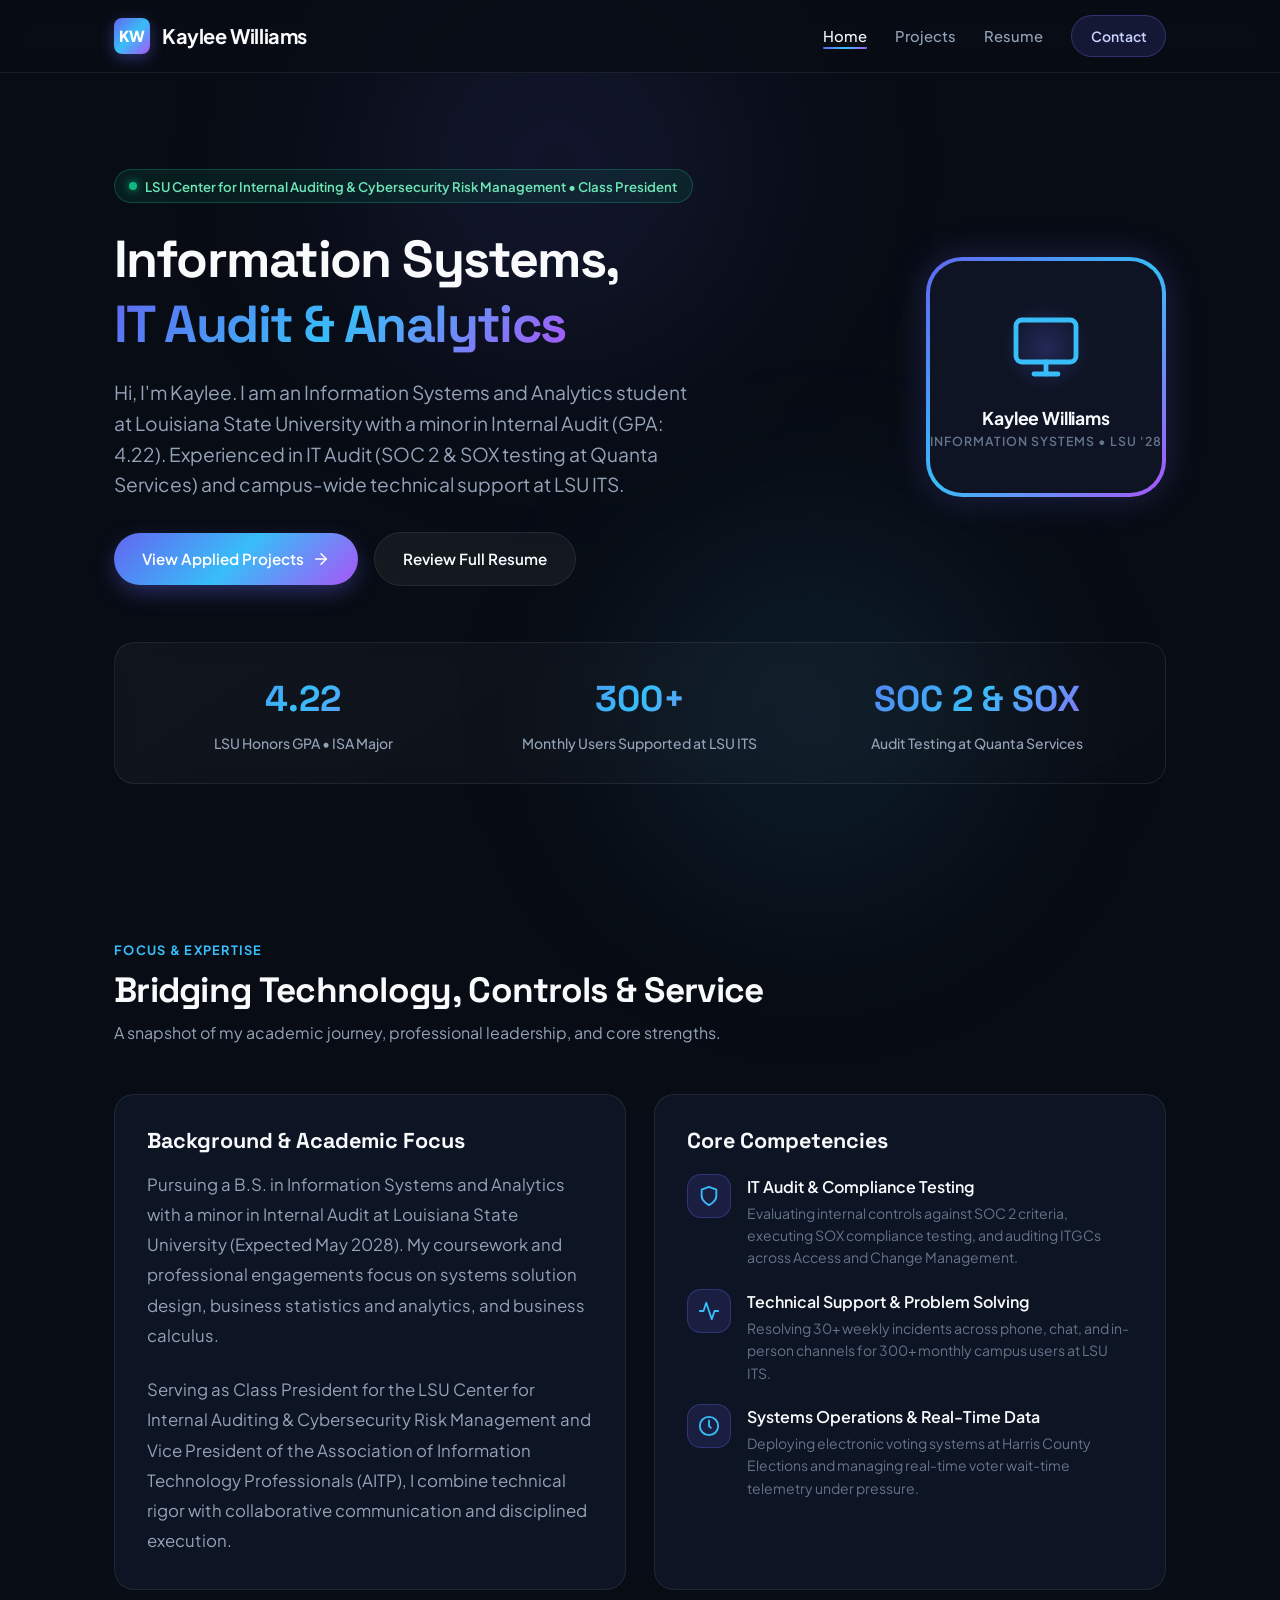
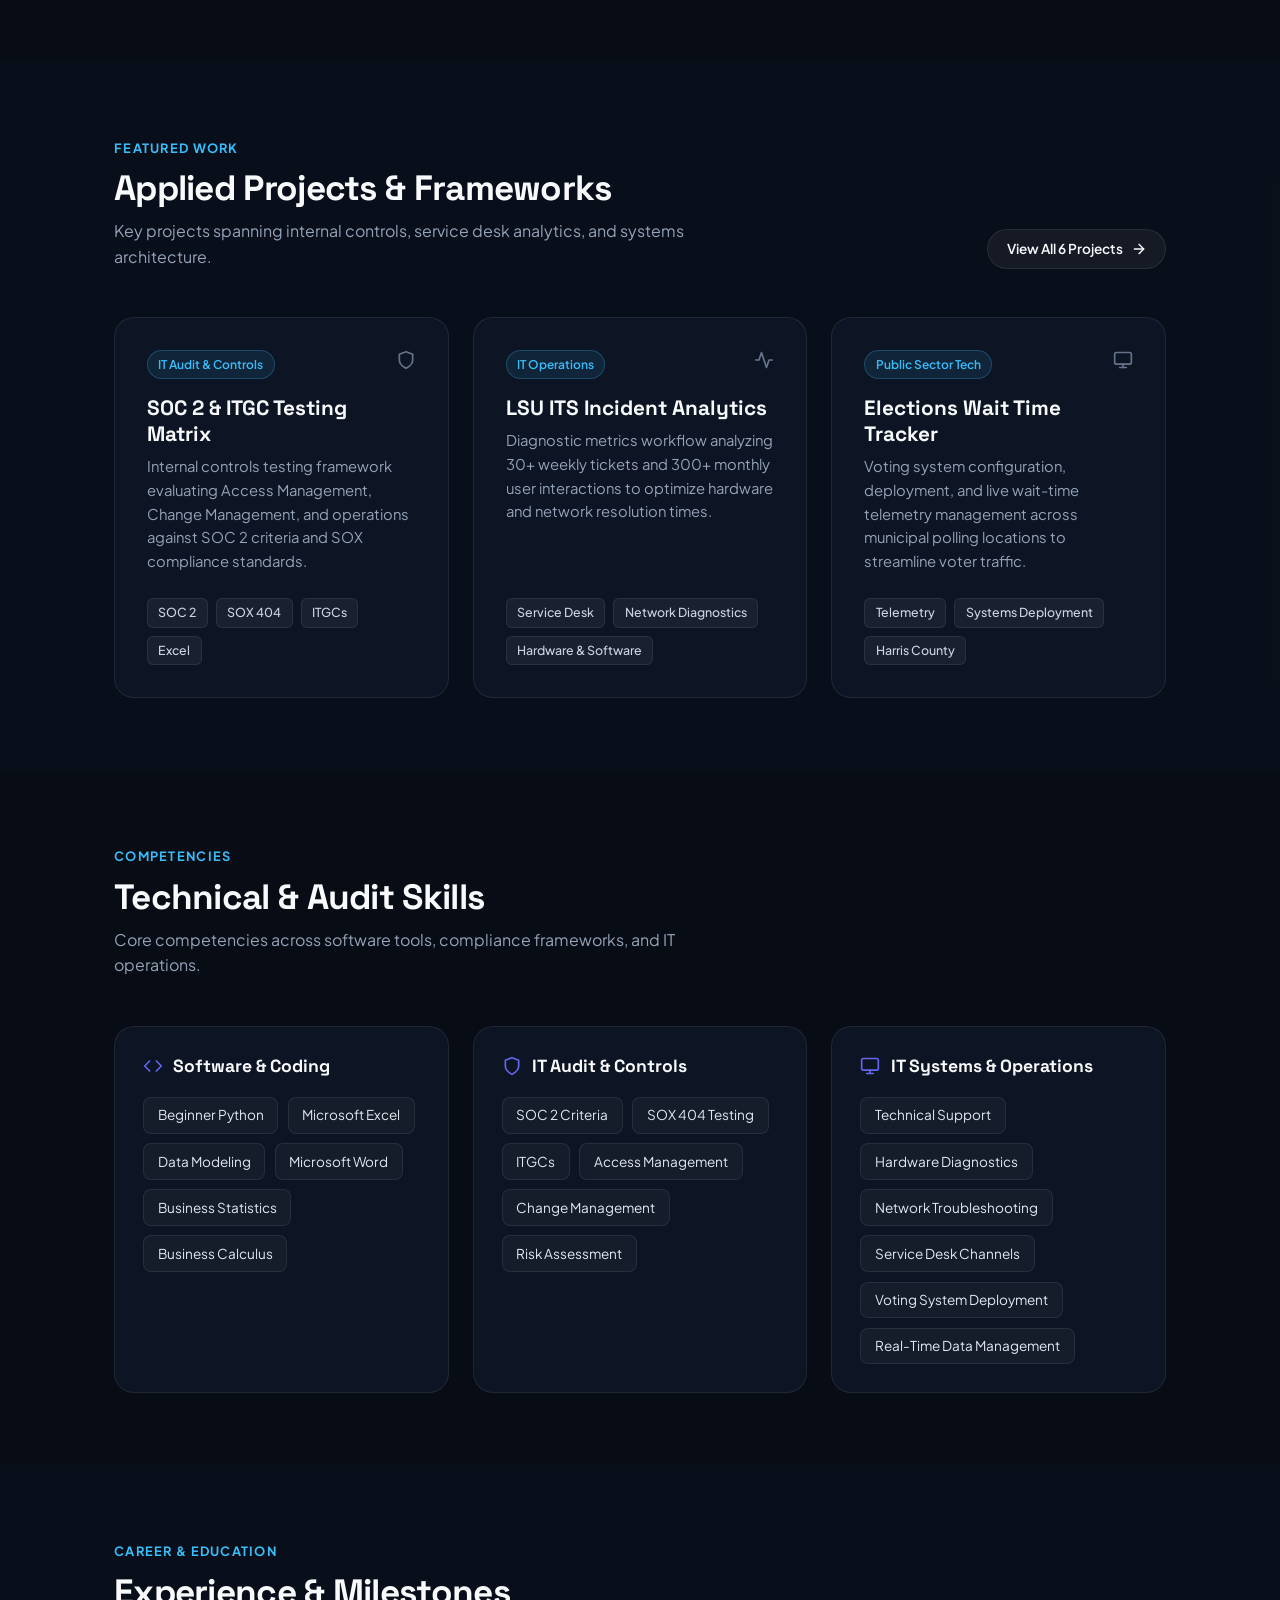
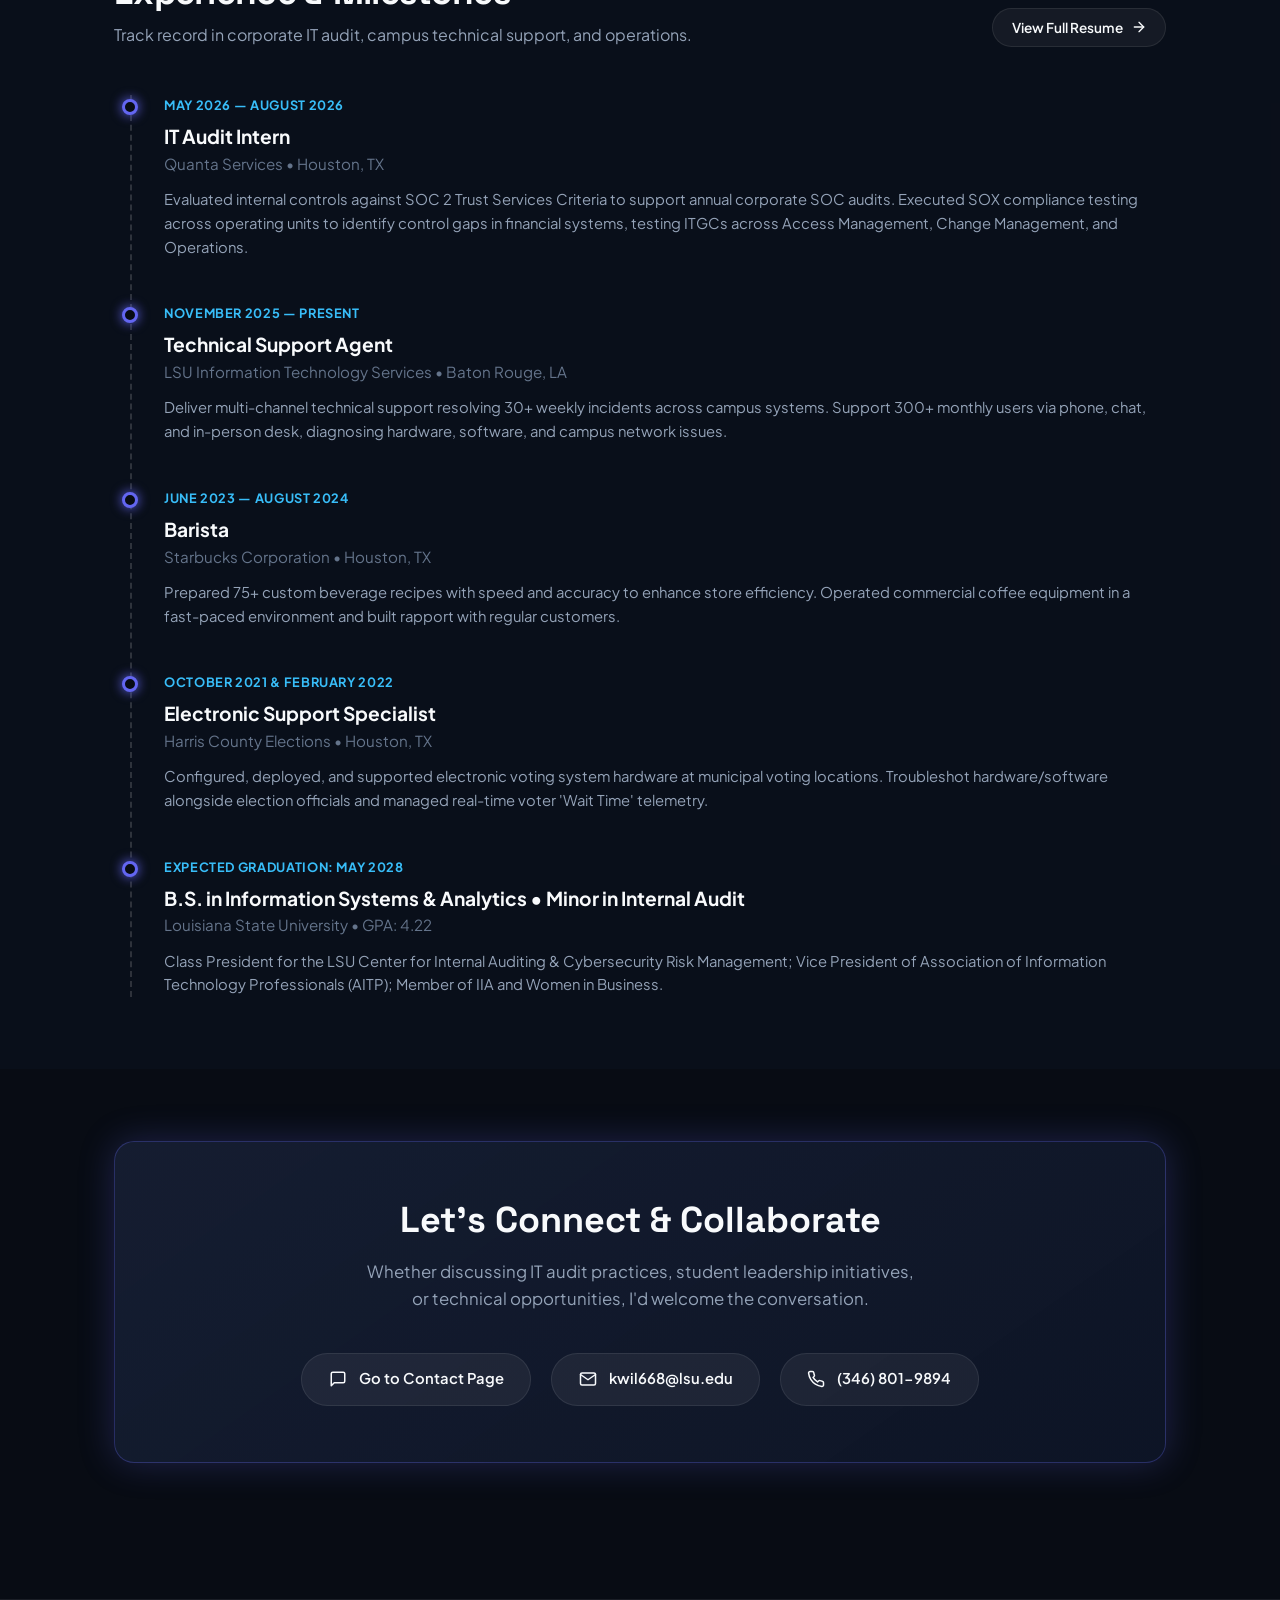
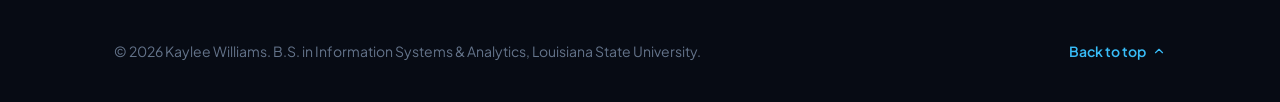
==== commit 632ca3e8: "Add resume" ====
--- a/index.html
+++ b/index.html
@@ -3,8 +3,8 @@
 <head>
   <meta charset="UTF-8">
   <meta name="viewport" content="width=device-width, initial-scale=1.0">
-  <meta name="description" content="Kaylee Williams - Personal portfolio, projects, experience, and research interests.">
-  <title>Kaylee Williams | Personal Portfolio</title>
+  <meta name="description" content="Kaylee Williams - B.S. in Information Systems and Analytics (Minor: Internal Audit) at LSU. IT Audit Intern at Quanta Services, Technical Support Agent at LSU ITS, and Class President of LSU Center for Internal Auditing & Cybersecurity Risk Management.">
+  <title>Kaylee Williams | Information Systems, IT Audit &amp; Analytics</title>
   <link rel="preconnect" href="https://fonts.googleapis.com">
   <link rel="preconnect" href="https://fonts.gstatic.com" crossorigin>
   <link href="https://fonts.googleapis.com/css2?family=Plus+Jakarta+Sans:wght@300;400;500;600;700;800&family=Space+Grotesk:wght@500;700&display=swap" rel="stylesheet">
@@ -22,10 +22,9 @@
       <nav aria-label="Main Navigation">
         <ul>
           <li><a href="index.html" class="active" id="link-home">Home</a></li>
-          <li><a href="#about" id="link-about">About</a></li>
           <li><a href="project.html" id="link-projects">Projects</a></li>
           <li><a href="resume.html" id="link-resume">Resume</a></li>
-          <li><a href="#contact" class="nav-cta" id="link-contact-cta">Get in Touch</a></li>
+          <li><a href="contact.html" class="nav-cta" id="link-contact-cta">Contact</a></li>
         </ul>
       </nav>
     </div>
@@ -39,18 +38,18 @@
           <div class="hero-text">
             <div class="badge-status">
               <span class="status-dot"></span>
-              <span>Available for Research &amp; Collaborations</span>
-            </div>
-            <h1>Crafting Next-Gen <br><span class="text-gradient">Intelligent Systems</span> &amp; Software</h1>
+              <span>LSU Center for Internal Auditing &amp; Cybersecurity Risk Management &bull; Class President</span>
+            </div>
+            <h1>Information Systems, <br><span class="text-gradient">IT Audit &amp; Analytics</span></h1>
             <p class="hero-lead">
-              Hi, I'm Kaylee. I explore the intersection of artificial intelligence, computational research, and intuitive software architecture. Building impactful, human-centered technology.
+              Hi, I'm Kaylee. I am an Information Systems and Analytics student at Louisiana State University with a minor in Internal Audit (GPA: 4.22). Experienced in IT Audit (SOC 2 &amp; SOX testing at Quanta Services) and campus-wide technical support at LSU ITS.
             </p>
             <div class="hero-actions">
               <a href="project.html" class="btn-primary" id="hero-btn-work">
-                <span>View Selected Work</span>
+                <span>View Applied Projects</span>
                 <svg width="18" height="18" viewBox="0 0 24 24" fill="none" stroke="currentColor" stroke-width="2" stroke-linecap="round" stroke-linejoin="round"><line x1="5" y1="12" x2="19" y2="12"></line><polyline points="12 5 19 12 12 19"></polyline></svg>
               </a>
-              <a href="resume.html" class="btn-secondary" id="hero-btn-resume">View Resume</a>
+              <a href="resume.html" class="btn-secondary" id="hero-btn-resume">Review Full Resume</a>
             </div>
           </div>
 
@@ -59,14 +58,13 @@
               <div class="avatar-inner">
                 <div class="avatar-symbol">
                   <svg class="avatar-svg" viewBox="0 0 24 24" fill="none" stroke="currentColor" stroke-width="1.6" stroke-linecap="round" stroke-linejoin="round">
-                    <circle cx="12" cy="12" r="9"></circle>
-                    <path d="M12 3a9 9 0 0 1 9 9"></path>
-                    <circle cx="12" cy="12" r="3"></circle>
-                    <path d="M12 15a3 3 0 0 1-3-3"></path>
+                    <rect x="2" y="3" width="20" height="14" rx="2" ry="2"></rect>
+                    <line x1="8" y1="21" x2="16" y2="21"></line>
+                    <line x1="12" y1="17" x2="12" y2="21"></line>
                   </svg>
                 </div>
                 <div class="avatar-title">Kaylee Williams</div>
-                <div class="avatar-subtitle">Technologist &amp; Researcher</div>
+                <div class="avatar-subtitle">Information Systems &bull; LSU '28</div>
               </div>
             </div>
           </div>
@@ -75,71 +73,71 @@
         <!-- Key Stats / Overview -->
         <div class="stats-strip">
           <div class="stat-item">
-            <div class="stat-number">4+</div>
-            <div class="stat-label">Years of Project &amp; Lab Research</div>
+            <div class="stat-number">4.22</div>
+            <div class="stat-label">LSU Honors GPA &bull; ISA Major</div>
           </div>
           <div class="stat-item">
-            <div class="stat-number">15+</div>
-            <div class="stat-label">Applied Software Solutions &amp; Tools</div>
+            <div class="stat-number">300+</div>
+            <div class="stat-label">Monthly Users Supported at LSU ITS</div>
           </div>
           <div class="stat-item">
-            <div class="stat-number">100%</div>
-            <div class="stat-label">Dedication to High Quality &amp; Clean Code</div>
-          </div>
-        </div>
-      </div>
-    </section>
-
-    <!-- About Section -->
-    <section id="about">
+            <div class="stat-number">SOC 2 &amp; SOX</div>
+            <div class="stat-label">Audit Testing at Quanta Services</div>
+          </div>
+        </div>
+      </div>
+    </section>
+
+    <!-- Professional Profile & Pillars Section -->
+    <section id="profile" style="padding: 4.5rem 0;">
       <div class="container">
         <div class="section-header">
-          <span class="section-tag">About Me</span>
-          <h2 class="section-title">Driven by Curiosity &amp; Precision</h2>
-          <p class="section-desc">A snapshot of my background, philosophy, and technical passions.</p>
+          <span class="section-tag">Focus &amp; Expertise</span>
+          <h2 class="section-title">Bridging Technology, Controls &amp; Service</h2>
+          <p class="section-desc">A snapshot of my academic journey, professional leadership, and core strengths.</p>
         </div>
 
         <div class="grid-2">
           <div class="card">
-            <h3 style="margin-bottom: 1rem; font-size: 1.35rem;">Background &amp; Focus</h3>
+            <h3 style="margin-bottom: 1rem; font-size: 1.35rem;">Background &amp; Academic Focus</h3>
             <p class="about-bio">
-              I am passionate about solving complex computational challenges through clean code and modern machine learning techniques. My work spans data-driven systems, automated workflows, and building reliable digital experiences.
+              Pursuing a B.S. in Information Systems and Analytics with a minor in Internal Audit at Louisiana State University (Expected May 2028). My coursework and professional engagements focus on systems solution design, business statistics and analytics, and business calculus.
             </p>
             <p class="about-bio" style="margin-bottom: 0;">
-              Whether experimenting with neural architectures, designing performant backend interfaces, or analyzing data pipelines, I strive for clarity, reproducibility, and thoughtful engineering.
+              Serving as Class President for the LSU Center for Internal Auditing &amp; Cybersecurity Risk Management and Vice President of the Association of Information Technology Professionals (AITP), I combine technical rigor with collaborative communication and disciplined execution.
             </p>
           </div>
 
           <div class="card">
-            <h3 style="margin-bottom: 1rem; font-size: 1.35rem;">Core Principles</h3>
+            <h3 style="margin-bottom: 1rem; font-size: 1.35rem;">Core Competencies</h3>
             
             <div class="about-feature">
               <div class="about-icon-box">
-                <svg width="22" height="22" viewBox="0 0 24 24" fill="none" stroke="currentColor" stroke-width="2" stroke-linecap="round" stroke-linejoin="round"><circle cx="12" cy="12" r="10"></circle><polyline points="12 6 12 12 14 14"></polyline></svg>
+                <svg width="22" height="22" viewBox="0 0 24 24" fill="none" stroke="currentColor" stroke-width="2" stroke-linecap="round" stroke-linejoin="round"><path d="M12 22s8-4 8-10V5l-8-3-8 3v7c0 6 8 10 8 10z"></path></svg>
               </div>
               <div>
-                <div class="about-feature-title">Fast Iteration, High Rigor</div>
-                <div class="about-feature-desc">Prototyping rapidly while maintaining strict standards for accuracy and test coverage.</div>
+                <div class="about-feature-title">IT Audit &amp; Compliance Testing</div>
+                <div class="about-feature-desc">Evaluating internal controls against SOC 2 criteria, executing SOX compliance testing, and auditing ITGCs across Access and Change Management.</div>
               </div>
             </div>
 
             <div class="about-feature">
               <div class="about-icon-box">
-                <svg width="22" height="22" viewBox="0 0 24 24" fill="none" stroke="currentColor" stroke-width="2" stroke-linecap="round" stroke-linejoin="round"><path d="M21 16V8a2 2 0 0 0-1-1.73l-7-4a2 2 0 0 0-2 0l-7 4A2 2 0 0 0 3 8v8a2 2 0 0 0 1 1.73l7 4a2 2 0 0 0 2 0l7-4A2 2 0 0 0 21 16z"></path></svg>
+                <svg width="22" height="22" viewBox="0 0 24 24" fill="none" stroke="currentColor" stroke-width="2" stroke-linecap="round" stroke-linejoin="round"><polyline points="22 12 18 12 15 21 9 3 6 12 2 12"></polyline></svg>
               </div>
               <div>
-                <div class="about-feature-title">Modular &amp; Scalable Architecture</div>
-                <div class="about-feature-desc">Structuring applications and codebases for longevity, clarity, and seamless team collaboration.</div>
+                <div class="about-feature-title">Technical Support &amp; Problem Solving</div>
+                <div class="about-feature-desc">Resolving 30+ weekly incidents across phone, chat, and in-person channels for 300+ monthly campus users at LSU ITS.</div>
               </div>
             </div>
 
             <div class="about-feature">
               <div class="about-icon-box">
-                <svg width="22" height="22" viewBox="0 0 24 24" fill="none" stroke="currentColor" stroke-width="2" stroke-linecap="round" stroke-linejoin="round"><polygon points="12 2 15.09 8.26 22 9.27 17 14.14 18.18 21.02 12 17.77 5.82 21.02 7 14.14 2 9.27 8.91 8.26 12 2"></polygon></svg>
+                <svg width="22" height="22" viewBox="0 0 24 24" fill="none" stroke="currentColor" stroke-width="2" stroke-linecap="round" stroke-linejoin="round"><circle cx="12" cy="12" r="10"></circle><polyline points="12 6 12 12 14 14"></polyline></svg>
               </div>
               <div>
-                <div class="about-feature-title">Human-Centered Design</div>
-                <div class="about-feature-desc">Ensuring technological breakthroughs are accessible, intuitive, and genuinely helpful.</div>
+                <div class="about-feature-title">Systems Operations &amp; Real-Time Data</div>
+                <div class="about-feature-desc">Deploying electronic voting systems at Harris County Elections and managing real-time voter wait-time telemetry under pressure.</div>
               </div>
             </div>
           </div>
@@ -148,17 +146,17 @@
     </section>
 
     <!-- Featured Projects Teaser Section -->
-    <section id="projects">
+    <section id="projects" style="background: rgba(14, 20, 36, 0.4); padding: 4.5rem 0;">
       <div class="container">
         <div class="section-header" style="display: flex; justify-content: space-between; align-items: flex-end; flex-wrap: wrap; gap: 1rem;">
           <div>
             <span class="section-tag">Featured Work</span>
-            <h2 class="section-title">Selected Projects</h2>
-            <p class="section-desc">A glimpse of recent research experiments and software tools.</p>
+            <h2 class="section-title">Applied Projects &amp; Frameworks</h2>
+            <p class="section-desc">Key projects spanning internal controls, service desk analytics, and systems architecture.</p>
           </div>
           <div>
             <a href="project.html" class="btn-secondary btn-sm" id="btn-see-all-projects">
-              <span>View All Projects</span>
+              <span>View All 6 Projects</span>
               <svg width="16" height="16" viewBox="0 0 24 24" fill="none" stroke="currentColor" stroke-width="2" stroke-linecap="round" stroke-linejoin="round"><line x1="5" y1="12" x2="19" y2="12"></line><polyline points="12 5 19 12 12 19"></polyline></svg>
             </a>
           </div>
@@ -169,20 +167,21 @@
           <div class="card project-card">
             <div>
               <div class="project-header">
-                <span class="project-badge">AI &amp; Analytics</span>
+                <span class="project-badge">IT Audit &amp; Controls</span>
                 <span class="project-icon">
-                  <svg width="20" height="20" viewBox="0 0 24 24" fill="none" stroke="currentColor" stroke-width="2" stroke-linecap="round" stroke-linejoin="round"><path d="M18 13v6a2 2 0 0 1-2 2H5a2 2 0 0 1-2-2V8a2 2 0 0 1 2-2h6"></path><polyline points="15 3 21 3 21 9"></polyline><line x1="10" y1="14" x2="21" y2="3"></line></svg>
+                  <svg width="20" height="20" viewBox="0 0 24 24" fill="none" stroke="currentColor" stroke-width="2" stroke-linecap="round" stroke-linejoin="round"><path d="M12 22s8-4 8-10V5l-8-3-8 3v7c0 6 8 10 8 10z"></path></svg>
                 </span>
               </div>
-              <h3 class="project-title">Neural Insights Lab</h3>
+              <h3 class="project-title">SOC 2 &amp; ITGC Testing Matrix</h3>
               <p class="project-summary">
-                A toolkit for visualizing transformer attention mechanisms and inspecting activation patterns across high-dimensional latent spaces.
+                Internal controls testing framework evaluating Access Management, Change Management, and operations against SOC 2 criteria and SOX compliance standards.
               </p>
             </div>
             <div class="tech-tags">
-              <span class="tag">Python</span>
-              <span class="tag">PyTorch</span>
-              <span class="tag">Data Viz</span>
+              <span class="tag">SOC 2</span>
+              <span class="tag">SOX 404</span>
+              <span class="tag">ITGCs</span>
+              <span class="tag">Excel</span>
             </div>
           </div>
 
@@ -190,20 +189,20 @@
           <div class="card project-card">
             <div>
               <div class="project-header">
-                <span class="project-badge">System Tool</span>
+                <span class="project-badge">IT Operations</span>
                 <span class="project-icon">
-                  <svg width="20" height="20" viewBox="0 0 24 24" fill="none" stroke="currentColor" stroke-width="2" stroke-linecap="round" stroke-linejoin="round"><path d="M18 13v6a2 2 0 0 1-2 2H5a2 2 0 0 1-2-2V8a2 2 0 0 1 2-2h6"></path><polyline points="15 3 21 3 21 9"></polyline><line x1="10" y1="14" x2="21" y2="3"></line></svg>
+                  <svg width="20" height="20" viewBox="0 0 24 24" fill="none" stroke="currentColor" stroke-width="2" stroke-linecap="round" stroke-linejoin="round"><polyline points="22 12 18 12 15 21 9 3 6 12 2 12"></polyline></svg>
                 </span>
               </div>
-              <h3 class="project-title">Streamline Engine</h3>
+              <h3 class="project-title">LSU ITS Incident Analytics</h3>
               <p class="project-summary">
-                Asynchronous event processing pipeline engineered to ingest real-time sensory data with low latency and automated error recovery.
+                Diagnostic metrics workflow analyzing 30+ weekly tickets and 300+ monthly user interactions to optimize hardware and network resolution times.
               </p>
             </div>
             <div class="tech-tags">
-              <span class="tag">Async I/O</span>
-              <span class="tag">APIs</span>
-              <span class="tag">Architecture</span>
+              <span class="tag">Service Desk</span>
+              <span class="tag">Network Diagnostics</span>
+              <span class="tag">Hardware &amp; Software</span>
             </div>
           </div>
 
@@ -211,20 +210,20 @@
           <div class="card project-card">
             <div>
               <div class="project-header">
-                <span class="project-badge">Web Application</span>
+                <span class="project-badge">Public Sector Tech</span>
                 <span class="project-icon">
-                  <svg width="20" height="20" viewBox="0 0 24 24" fill="none" stroke="currentColor" stroke-width="2" stroke-linecap="round" stroke-linejoin="round"><path d="M18 13v6a2 2 0 0 1-2 2H5a2 2 0 0 1-2-2V8a2 2 0 0 1 2-2h6"></path><polyline points="15 3 21 3 21 9"></polyline><line x1="10" y1="14" x2="21" y2="3"></line></svg>
+                  <svg width="20" height="20" viewBox="0 0 24 24" fill="none" stroke="currentColor" stroke-width="2" stroke-linecap="round" stroke-linejoin="round"><rect x="2" y="3" width="20" height="14" rx="2" ry="2"></rect><line x1="8" y1="21" x2="16" y2="21"></line><line x1="12" y1="17" x2="12" y2="21"></line></svg>
                 </span>
               </div>
-              <h3 class="project-title">Adaptive Workspace</h3>
+              <h3 class="project-title">Elections Wait Time Tracker</h3>
               <p class="project-summary">
-                Minimalist, high-performance web dashboard providing researchers with synchronized note-taking, markdown previews, and citation management.
+                Voting system configuration, deployment, and live wait-time telemetry management across municipal polling locations to streamline voter traffic.
               </p>
             </div>
             <div class="tech-tags">
-              <span class="tag">HTML5 / CSS</span>
-              <span class="tag">UX Design</span>
-              <span class="tag">Accessibility</span>
+              <span class="tag">Telemetry</span>
+              <span class="tag">Systems Deployment</span>
+              <span class="tag">Harris County</span>
             </div>
           </div>
         </div>
@@ -232,57 +231,57 @@
     </section>
 
     <!-- Skills & Stack Section -->
-    <section id="skills">
+    <section id="skills" style="padding: 4.5rem 0;">
       <div class="container">
         <div class="section-header">
           <span class="section-tag">Competencies</span>
-          <h2 class="section-title">Technical Expertise</h2>
-          <p class="section-desc">Languages, libraries, and frameworks I leverage across projects.</p>
+          <h2 class="section-title">Technical &amp; Audit Skills</h2>
+          <p class="section-desc">Core competencies across software tools, compliance frameworks, and IT operations.</p>
         </div>
 
         <div class="grid-3">
           <div class="skill-category">
             <h3 class="skill-cat-title">
               <svg width="20" height="20" viewBox="0 0 24 24" fill="none" stroke="currentColor" stroke-width="2" stroke-linecap="round" stroke-linejoin="round"><polyline points="16 18 22 12 16 6"></polyline><polyline points="8 6 2 12 8 18"></polyline></svg>
-              <span>Languages</span>
+              <span>Software &amp; Coding</span>
             </h3>
             <div class="skill-list">
-              <span class="skill-pill">Python</span>
-              <span class="skill-pill">HTML5</span>
-              <span class="skill-pill">CSS3 / Modern CSS</span>
-              <span class="skill-pill">SQL</span>
-              <span class="skill-pill">Bash / Shell</span>
-              <span class="skill-pill">C / C++</span>
+              <span class="skill-pill">Beginner Python</span>
+              <span class="skill-pill">Microsoft Excel</span>
+              <span class="skill-pill">Data Modeling</span>
+              <span class="skill-pill">Microsoft Word</span>
+              <span class="skill-pill">Business Statistics</span>
+              <span class="skill-pill">Business Calculus</span>
             </div>
           </div>
 
           <div class="skill-category">
             <h3 class="skill-cat-title">
-              <svg width="20" height="20" viewBox="0 0 24 24" fill="none" stroke="currentColor" stroke-width="2" stroke-linecap="round" stroke-linejoin="round"><path d="M21 16V8a2 2 0 0 0-1-1.73l-7-4a2 2 0 0 0-2 0l-7 4A2 2 0 0 0 3 8v8a2 2 0 0 0 1 1.73l7 4a2 2 0 0 0 2 0l7-4A2 2 0 0 0 21 16z"></path></svg>
-              <span>AI &amp; Data Science</span>
+              <svg width="20" height="20" viewBox="0 0 24 24" fill="none" stroke="currentColor" stroke-width="2" stroke-linecap="round" stroke-linejoin="round"><path d="M12 22s8-4 8-10V5l-8-3-8 3v7c0 6 8 10 8 10z"></path></svg>
+              <span>IT Audit &amp; Controls</span>
             </h3>
             <div class="skill-list">
-              <span class="skill-pill">PyTorch</span>
-              <span class="skill-pill">TensorFlow</span>
-              <span class="skill-pill">Scikit-Learn</span>
-              <span class="skill-pill">Pandas &amp; NumPy</span>
-              <span class="skill-pill">Data Visualization</span>
-              <span class="skill-pill">Model Evaluation</span>
+              <span class="skill-pill">SOC 2 Criteria</span>
+              <span class="skill-pill">SOX 404 Testing</span>
+              <span class="skill-pill">ITGCs</span>
+              <span class="skill-pill">Access Management</span>
+              <span class="skill-pill">Change Management</span>
+              <span class="skill-pill">Risk Assessment</span>
             </div>
           </div>
 
           <div class="skill-category">
             <h3 class="skill-cat-title">
               <svg width="20" height="20" viewBox="0 0 24 24" fill="none" stroke="currentColor" stroke-width="2" stroke-linecap="round" stroke-linejoin="round"><rect x="2" y="3" width="20" height="14" rx="2" ry="2"></rect><line x1="8" y1="21" x2="16" y2="21"></line><line x1="12" y1="17" x2="12" y2="21"></line></svg>
-              <span>Tools &amp; Workflows</span>
+              <span>IT Systems &amp; Operations</span>
             </h3>
             <div class="skill-list">
-              <span class="skill-pill">Git &amp; GitHub</span>
-              <span class="skill-pill">Docker</span>
-              <span class="skill-pill">Linux Environments</span>
-              <span class="skill-pill">Jupyter Lab</span>
-              <span class="skill-pill">CI/CD Pipelines</span>
-              <span class="skill-pill">System Testing</span>
+              <span class="skill-pill">Technical Support</span>
+              <span class="skill-pill">Hardware Diagnostics</span>
+              <span class="skill-pill">Network Troubleshooting</span>
+              <span class="skill-pill">Service Desk Channels</span>
+              <span class="skill-pill">Voting System Deployment</span>
+              <span class="skill-pill">Real-Time Data Management</span>
             </div>
           </div>
         </div>
@@ -290,13 +289,13 @@
     </section>
 
     <!-- Experience Timeline Section -->
-    <section id="experience">
+    <section id="experience" style="background: rgba(14, 20, 36, 0.4); padding: 4.5rem 0;">
       <div class="container">
         <div class="section-header" style="display: flex; justify-content: space-between; align-items: flex-end; flex-wrap: wrap; gap: 1rem;">
           <div>
-            <span class="section-tag">Trajectory</span>
-            <h2 class="section-title">Experience &amp; Education</h2>
-            <p class="section-desc">Key milestones in research, software development, and academia.</p>
+            <span class="section-tag">Career &amp; Education</span>
+            <h2 class="section-title">Experience &amp; Milestones</h2>
+            <p class="section-desc">Track record in corporate IT audit, campus technical support, and operations.</p>
           </div>
           <div>
             <a href="resume.html" class="btn-secondary btn-sm" id="btn-see-full-resume">
@@ -307,59 +306,84 @@
         </div>
 
         <div class="timeline">
+          <!-- Item 1: Quanta Services -->
           <div class="timeline-item">
             <div class="timeline-marker"></div>
-            <div class="timeline-date">2023 — Present</div>
-            <div class="timeline-role">Graduate Researcher &amp; Developer</div>
-            <div class="timeline-org">Computational Intelligence &amp; AI Research Group</div>
+            <div class="timeline-date">May 2026 — August 2026</div>
+            <div class="timeline-role">IT Audit Intern</div>
+            <div class="timeline-org">Quanta Services &bull; Houston, TX</div>
             <p class="timeline-desc">
-              Conducting experimental research on scalable machine learning algorithms, developing custom evaluation benchmarks, and collaborating across multidisciplinary lab teams.
-            </p>
-          </div>
-
+              Evaluated internal controls against SOC 2 Trust Services Criteria to support annual corporate SOC audits. Executed SOX compliance testing across operating units to identify control gaps in financial systems, testing ITGCs across Access Management, Change Management, and Operations.
+            </p>
+          </div>
+
+          <!-- Item 2: LSU ITS -->
           <div class="timeline-item">
             <div class="timeline-marker"></div>
-            <div class="timeline-date">2021 — 2023</div>
-            <div class="timeline-role">Software Engineer Intern &amp; Project Lead</div>
-            <div class="timeline-org">Technology Innovation Laboratory</div>
+            <div class="timeline-date">November 2025 — Present</div>
+            <div class="timeline-role">Technical Support Agent</div>
+            <div class="timeline-org">LSU Information Technology Services &bull; Baton Rouge, LA</div>
             <p class="timeline-desc">
-              Designed responsive user interfaces, structured RESTful service endpoints, and automated data ingestion scripts resulting in significant workflow performance gains.
-            </p>
-          </div>
-
+              Deliver multi-channel technical support resolving 30+ weekly incidents across campus systems. Support 300+ monthly users via phone, chat, and in-person desk, diagnosing hardware, software, and campus network issues.
+            </p>
+          </div>
+
+          <!-- Item 3: Starbucks -->
           <div class="timeline-item">
             <div class="timeline-marker"></div>
-            <div class="timeline-date">2019 — 2023</div>
-            <div class="timeline-role">Bachelor of Science in Computer Science</div>
-            <div class="timeline-org">University Academic Honors</div>
+            <div class="timeline-date">June 2023 — August 2024</div>
+            <div class="timeline-role">Barista</div>
+            <div class="timeline-org">Starbucks Corporation &bull; Houston, TX</div>
             <p class="timeline-desc">
-              Focused on algorithmic design, discrete mathematics, distributed systems, and computer architecture. Active member of collegiate hackathons and tech initiatives.
-            </p>
-          </div>
-        </div>
-      </div>
-    </section>
-
-    <!-- Contact Section -->
-    <section id="contact">
+              Prepared 75+ custom beverage recipes with speed and accuracy to enhance store efficiency. Operated commercial coffee equipment in a fast-paced environment and built rapport with regular customers.
+            </p>
+          </div>
+
+          <!-- Item 4: Harris County Elections -->
+          <div class="timeline-item">
+            <div class="timeline-marker"></div>
+            <div class="timeline-date">October 2021 &amp; February 2022</div>
+            <div class="timeline-role">Electronic Support Specialist</div>
+            <div class="timeline-org">Harris County Elections &bull; Houston, TX</div>
+            <p class="timeline-desc">
+              Configured, deployed, and supported electronic voting system hardware at municipal voting locations. Troubleshot hardware/software alongside election officials and managed real-time voter 'Wait Time' telemetry.
+            </p>
+          </div>
+
+          <!-- Item 5: LSU Education -->
+          <div class="timeline-item">
+            <div class="timeline-marker"></div>
+            <div class="timeline-date">Expected Graduation: May 2028</div>
+            <div class="timeline-role">B.S. in Information Systems &amp; Analytics &bull; Minor in Internal Audit</div>
+            <div class="timeline-org">Louisiana State University &bull; GPA: 4.22</div>
+            <p class="timeline-desc">
+              Class President for the LSU Center for Internal Auditing &amp; Cybersecurity Risk Management; Vice President of Association of Information Technology Professionals (AITP); Member of IIA and Women in Business.
+            </p>
+          </div>
+        </div>
+      </div>
+    </section>
+
+    <!-- Contact CTA Section -->
+    <section id="contact-cta" style="padding: 4.5rem 0;">
       <div class="container">
         <div class="contact-card">
-          <h2>Let's Build Something Meaningful</h2>
+          <h2>Let's Connect &amp; Collaborate</h2>
           <p>
-            I am always interested in discussing new ideas, research collaborations, or software opportunities. Feel free to connect!
+            Whether discussing IT audit practices, student leadership initiatives, or technical opportunities, I'd welcome the conversation.
           </p>
           <div class="contact-methods">
-            <a href="mailto:kaylee.williams@example.com" class="contact-link" id="contact-email">
+            <a href="contact.html" class="contact-link" id="contact-page-link">
+              <svg width="18" height="18" viewBox="0 0 24 24" fill="none" stroke="currentColor" stroke-width="2" stroke-linecap="round" stroke-linejoin="round"><path d="M21 15a2 2 0 0 1-2 2H7l-4 4V5a2 2 0 0 1 2-2h14a2 2 0 0 1 2 2z"></path></svg>
+              <span>Go to Contact Page</span>
+            </a>
+            <a href="mailto:kwil668@lsu.edu" class="contact-link" id="contact-email">
               <svg width="18" height="18" viewBox="0 0 24 24" fill="none" stroke="currentColor" stroke-width="2" stroke-linecap="round" stroke-linejoin="round"><path d="M4 4h16c1.1 0 2 .9 2 2v12c0 1.1-.9 2-2 2H4c-1.1 0-2-.9-2-2V6c0-1.1.9-2 2-2z"></path><polyline points="22,6 12,13 2,6"></polyline></svg>
-              <span>Email Me</span>
+              <span>kwil668@lsu.edu</span>
             </a>
-            <a href="https://github.com" target="_blank" rel="noopener noreferrer" class="contact-link" id="contact-github">
-              <svg width="18" height="18" viewBox="0 0 24 24" fill="none" stroke="currentColor" stroke-width="2" stroke-linecap="round" stroke-linejoin="round"><path d="M9 19c-5 1.5-5-2.5-7-3m14 6v-3.87a3.37 3.37 0 0 0-.94-2.61c3.14-.35 6.44-1.54 6.44-7A5.44 5.44 0 0 0 20 4.77 5.07 5.07 0 0 0 19.91 1S18.73.65 16 2.48a13.38 13.38 0 0 0-7 0C6.27.65 5.09 1 5.09 1A5.07 5.07 0 0 0 5 4.77a5.44 5.44 0 0 0-1.5 3.78c0 5.42 3.3 6.61 6.44 7A3.37 3.37 0 0 0 9 18.13V22"></path></svg>
-              <span>GitHub</span>
-            </a>
-            <a href="https://linkedin.com" target="_blank" rel="noopener noreferrer" class="contact-link" id="contact-linkedin">
-              <svg width="18" height="18" viewBox="0 0 24 24" fill="none" stroke="currentColor" stroke-width="2" stroke-linecap="round" stroke-linejoin="round"><path d="M16 8a6 6 0 0 1 6 6v7h-4v-7a2 2 0 0 0-2-2 2 2 0 0 0-2 2v7h-4v-7a6 6 0 0 1 6-6z"></path><rect x="2" y="9" width="4" height="12"></rect><circle cx="4" cy="4" r="2"></circle></svg>
-              <span>LinkedIn</span>
+            <a href="tel:3468019894" class="contact-link" id="contact-phone">
+              <svg width="18" height="18" viewBox="0 0 24 24" fill="none" stroke="currentColor" stroke-width="2" stroke-linecap="round" stroke-linejoin="round"><path d="M22 16.92v3a2 2 0 0 1-2.18 2 19.79 19.79 0 0 1-8.63-3.07 19.5 19.5 0 0 1-6-6 19.79 19.79 0 0 1-3.07-8.67A2 2 0 0 1 4.11 2h3a2 2 0 0 1 2 1.72 12.84 12.84 0 0 0 .7 2.81 2 2 0 0 1-.45 2.11L8.09 9.91a16 16 0 0 0 6 6l1.27-1.27a2 2 0 0 1 2.11-.45 12.84 12.84 0 0 0 2.81.7A2 2 0 0 1 22 16.92z"></path></svg>
+              <span>(346) 801-9894</span>
             </a>
           </div>
         </div>
@@ -371,7 +395,7 @@
   <footer>
     <div class="container footer-content">
       <div class="footer-text">
-        &copy; 2026 Kaylee Williams. Crafted with semantic HTML &amp; modern CSS.
+        &copy; 2026 Kaylee Williams. B.S. in Information Systems &amp; Analytics, Louisiana State University.
       </div>
       <a href="#" class="back-to-top" id="link-back-to-top">
         <span>Back to top</span>
--- a/styles.css
+++ b/styles.css
@@ -1000,6 +1000,242 @@
   color: #ffffff;
 }
 
+/* ==========================================================================
+   Contact Page Dedicated Styles
+   ========================================================================== */
+.contact-layout-grid {
+  display: grid;
+  grid-template-columns: 1fr 1.35fr;
+  gap: 2.5rem;
+  align-items: start;
+}
+
+.contact-info-column {
+  display: flex;
+  flex-direction: column;
+  gap: 1.5rem;
+}
+
+.contact-direct-card {
+  background: var(--bg-card);
+  border: 1px solid var(--border-subtle);
+  border-radius: var(--radius-md);
+  padding: 1.5rem;
+  display: flex;
+  align-items: flex-start;
+  gap: 1.25rem;
+  transition: all 0.25s ease;
+}
+
+.contact-direct-card:hover {
+  background: var(--bg-card-hover);
+  border-color: var(--border-accent);
+  transform: translateY(-2px);
+  box-shadow: var(--shadow-subtle);
+}
+
+.contact-card-icon {
+  width: 46px;
+  height: 46px;
+  border-radius: var(--radius-sm);
+  background: rgba(99, 102, 241, 0.15);
+  border: 1px solid rgba(99, 102, 241, 0.3);
+  display: grid;
+  place-items: center;
+  color: var(--accent-cyan);
+  flex-shrink: 0;
+}
+
+.contact-card-content h3 {
+  font-size: 1rem;
+  color: var(--text-muted);
+  text-transform: uppercase;
+  letter-spacing: 0.05em;
+  margin-bottom: 0.35rem;
+  font-weight: 600;
+}
+
+.contact-card-content a,
+.contact-card-content p {
+  font-size: 1.1rem;
+  color: var(--text-primary);
+  font-weight: 600;
+  display: block;
+}
+
+.contact-card-content a:hover {
+  color: var(--accent-cyan);
+}
+
+.contact-card-content .contact-subtext {
+  font-size: 0.85rem;
+  color: var(--text-secondary);
+  margin-top: 0.25rem;
+  font-weight: 400;
+}
+
+.leadership-badge-box {
+  background: linear-gradient(145deg, rgba(99, 102, 241, 0.1) 0%, rgba(56, 189, 248, 0.05) 100%);
+  border: 1px solid rgba(99, 102, 241, 0.25);
+  border-radius: var(--radius-md);
+  padding: 1.75rem;
+}
+
+.leadership-badge-box h4 {
+  font-size: 1.1rem;
+  color: var(--text-primary);
+  margin-bottom: 0.75rem;
+  display: flex;
+  align-items: center;
+  gap: 0.5rem;
+}
+
+.leadership-list {
+  list-style: none;
+  display: flex;
+  flex-direction: column;
+  gap: 0.65rem;
+}
+
+.leadership-list li {
+  font-size: 0.9rem;
+  color: var(--text-secondary);
+  display: flex;
+  align-items: center;
+  gap: 0.5rem;
+}
+
+.leadership-list li::before {
+  content: '✓';
+  color: var(--accent-emerald);
+  font-weight: bold;
+}
+
+/* Interactive Contact Form */
+.contact-form-container {
+  background: var(--bg-card);
+  border: 1px solid var(--border-subtle);
+  border-radius: var(--radius-lg);
+  padding: 2.5rem;
+  box-shadow: var(--shadow-subtle);
+  position: relative;
+}
+
+.contact-form-container::before {
+  content: '';
+  position: absolute;
+  top: 0;
+  left: 10%;
+  right: 10%;
+  height: 2px;
+  background: var(--gradient-brand);
+}
+
+.form-header {
+  margin-bottom: 2rem;
+}
+
+.form-header h2 {
+  font-size: 1.75rem;
+  margin-bottom: 0.5rem;
+}
+
+.form-header p {
+  color: var(--text-secondary);
+  font-size: 0.95rem;
+}
+
+.contact-form {
+  display: flex;
+  flex-direction: column;
+  gap: 1.25rem;
+}
+
+.form-row {
+  display: grid;
+  grid-template-columns: 1fr 1fr;
+  gap: 1.25rem;
+}
+
+.form-group {
+  display: flex;
+  flex-direction: column;
+  gap: 0.45rem;
+}
+
+.form-label {
+  font-size: 0.875rem;
+  font-weight: 600;
+  color: var(--text-primary);
+}
+
+.form-input,
+.form-select,
+.form-textarea {
+  width: 100%;
+  background: rgba(8, 12, 20, 0.7);
+  border: 1px solid var(--border-subtle);
+  border-radius: var(--radius-sm);
+  padding: 0.8rem 1rem;
+  color: var(--text-primary);
+  font-family: inherit;
+  font-size: 0.95rem;
+  transition: all 0.2s ease;
+}
+
+.form-input:focus,
+.form-select:focus,
+.form-textarea:focus {
+  outline: none;
+  border-color: var(--accent-indigo);
+  box-shadow: 0 0 0 3px rgba(99, 102, 241, 0.25);
+  background: rgba(14, 20, 36, 0.9);
+}
+
+.form-select {
+  cursor: pointer;
+}
+
+.form-select option {
+  background: #0e1424;
+  color: #f8fafc;
+}
+
+.form-textarea {
+  min-height: 140px;
+  resize: vertical;
+}
+
+.form-input::placeholder,
+.form-textarea::placeholder {
+  color: var(--text-muted);
+}
+
+.form-status-message {
+  display: none;
+  padding: 1rem 1.25rem;
+  border-radius: var(--radius-sm);
+  font-size: 0.925rem;
+  font-weight: 500;
+  margin-top: 1rem;
+  align-items: center;
+  gap: 0.75rem;
+}
+
+.form-status-message.success {
+  display: flex;
+  background: rgba(16, 185, 129, 0.15);
+  border: 1px solid rgba(16, 185, 129, 0.4);
+  color: #a7f3d0;
+}
+
+.form-status-message.error {
+  display: flex;
+  background: rgba(239, 68, 68, 0.15);
+  border: 1px solid rgba(239, 68, 68, 0.4);
+  color: #fca5a5;
+}
+
 footer {
   border-top: 1px solid var(--border-subtle);
   padding: 2.5rem 0;
@@ -1052,7 +1288,9 @@
   }
 
   .grid-2,
-  .grid-3 {
+  .grid-3,
+  .contact-layout-grid,
+  .form-row {
     grid-template-columns: 1fr;
   }
 
@@ -1071,13 +1309,27 @@
   }
 
   nav ul {
-    gap: 1rem;
+    gap: 1.1rem;
   }
 }
 
 @media (max-width: 640px) {
+  .nav-content {
+    flex-wrap: wrap;
+    height: auto;
+    padding: 0.85rem 0;
+    gap: 0.75rem;
+  }
+
   nav ul {
-    display: none;
+    display: flex;
+    flex-wrap: wrap;
+    gap: 0.85rem;
+    font-size: 0.85rem;
+  }
+
+  .contact-form-container {
+    padding: 1.75rem 1.25rem;
   }
 }
 
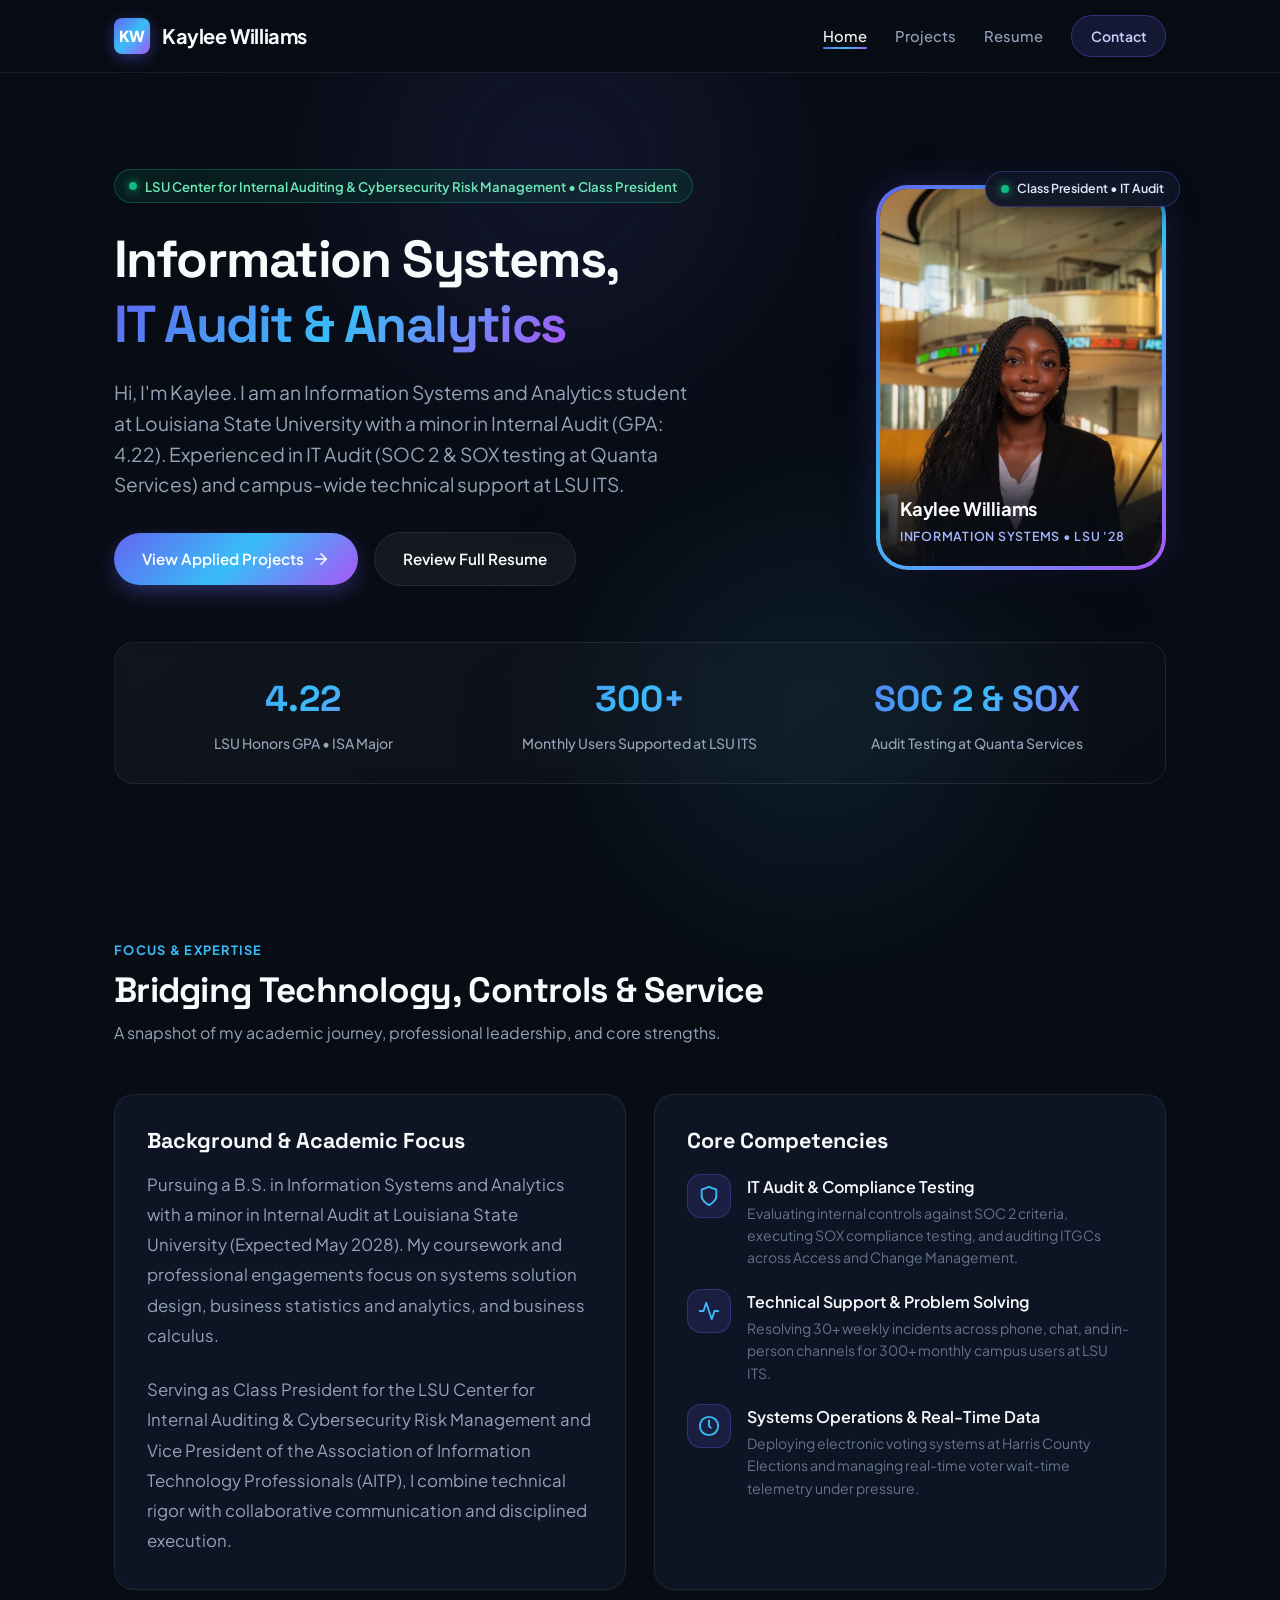
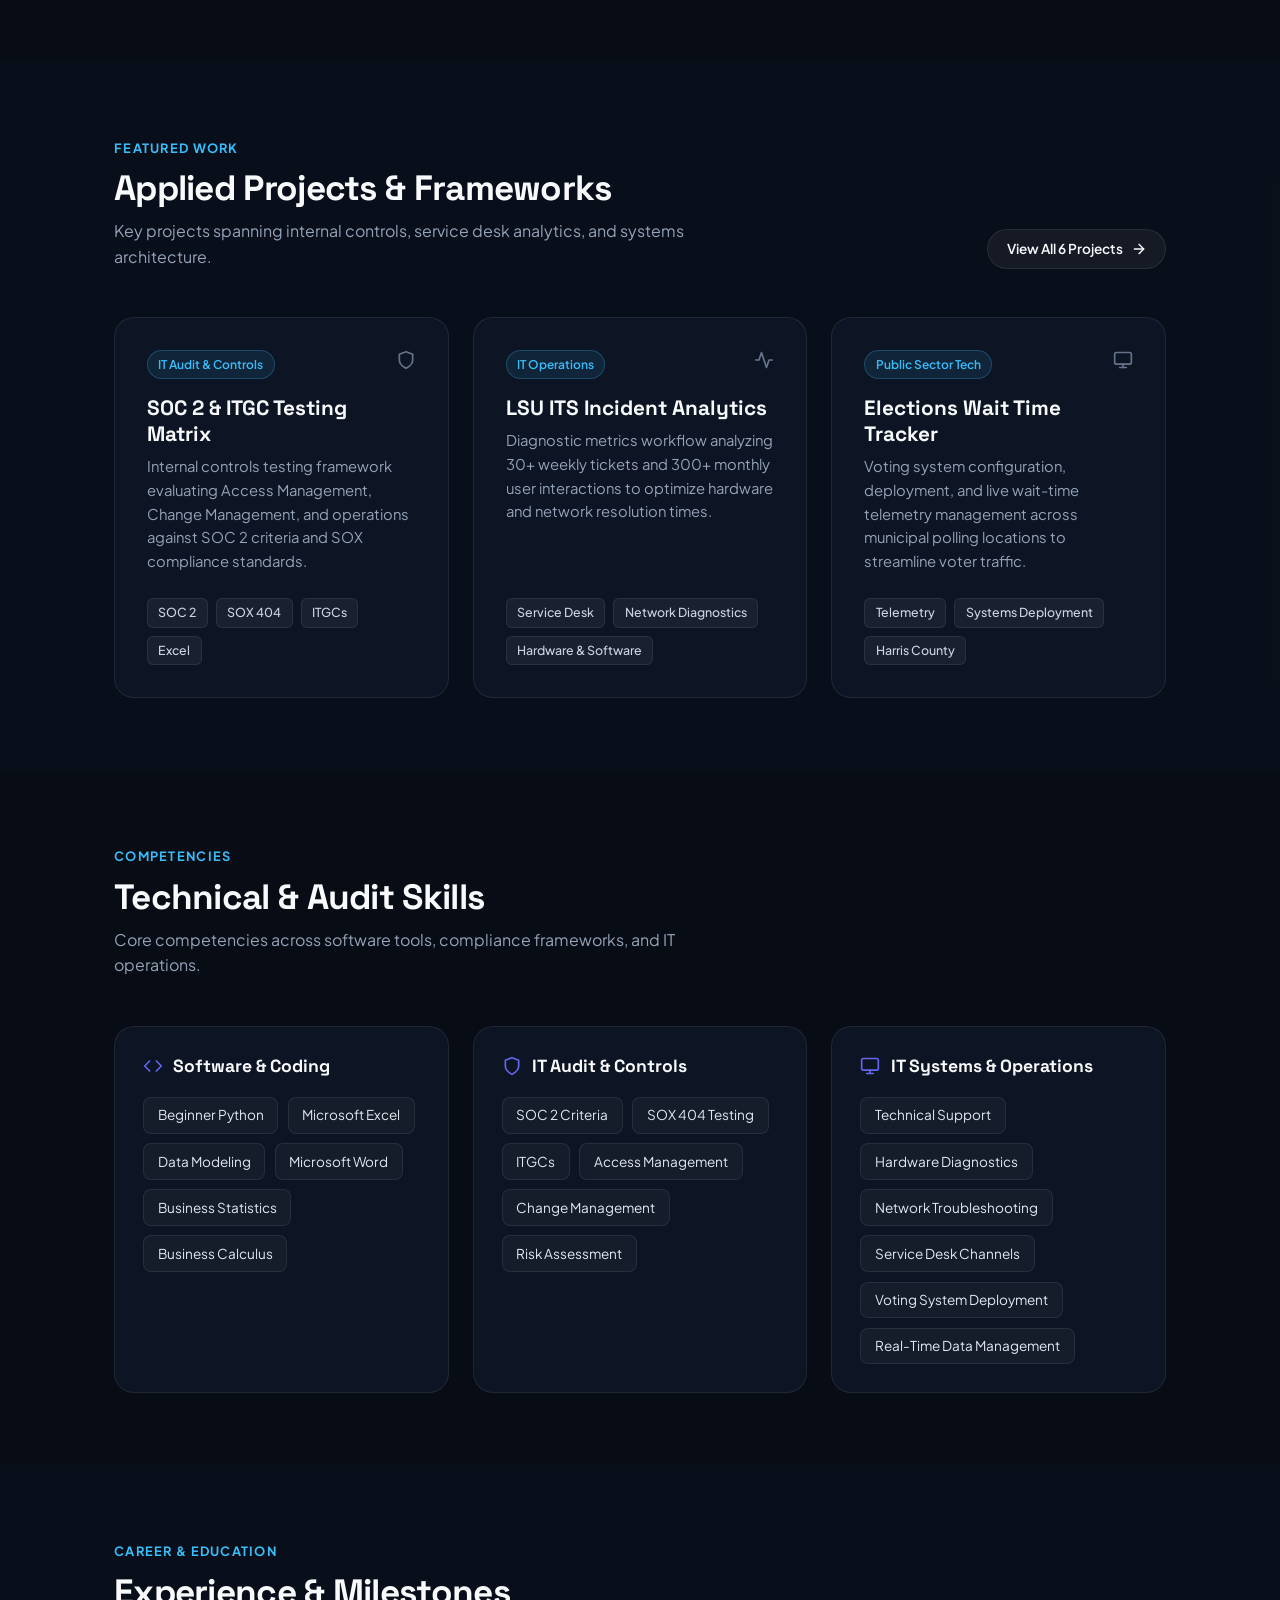
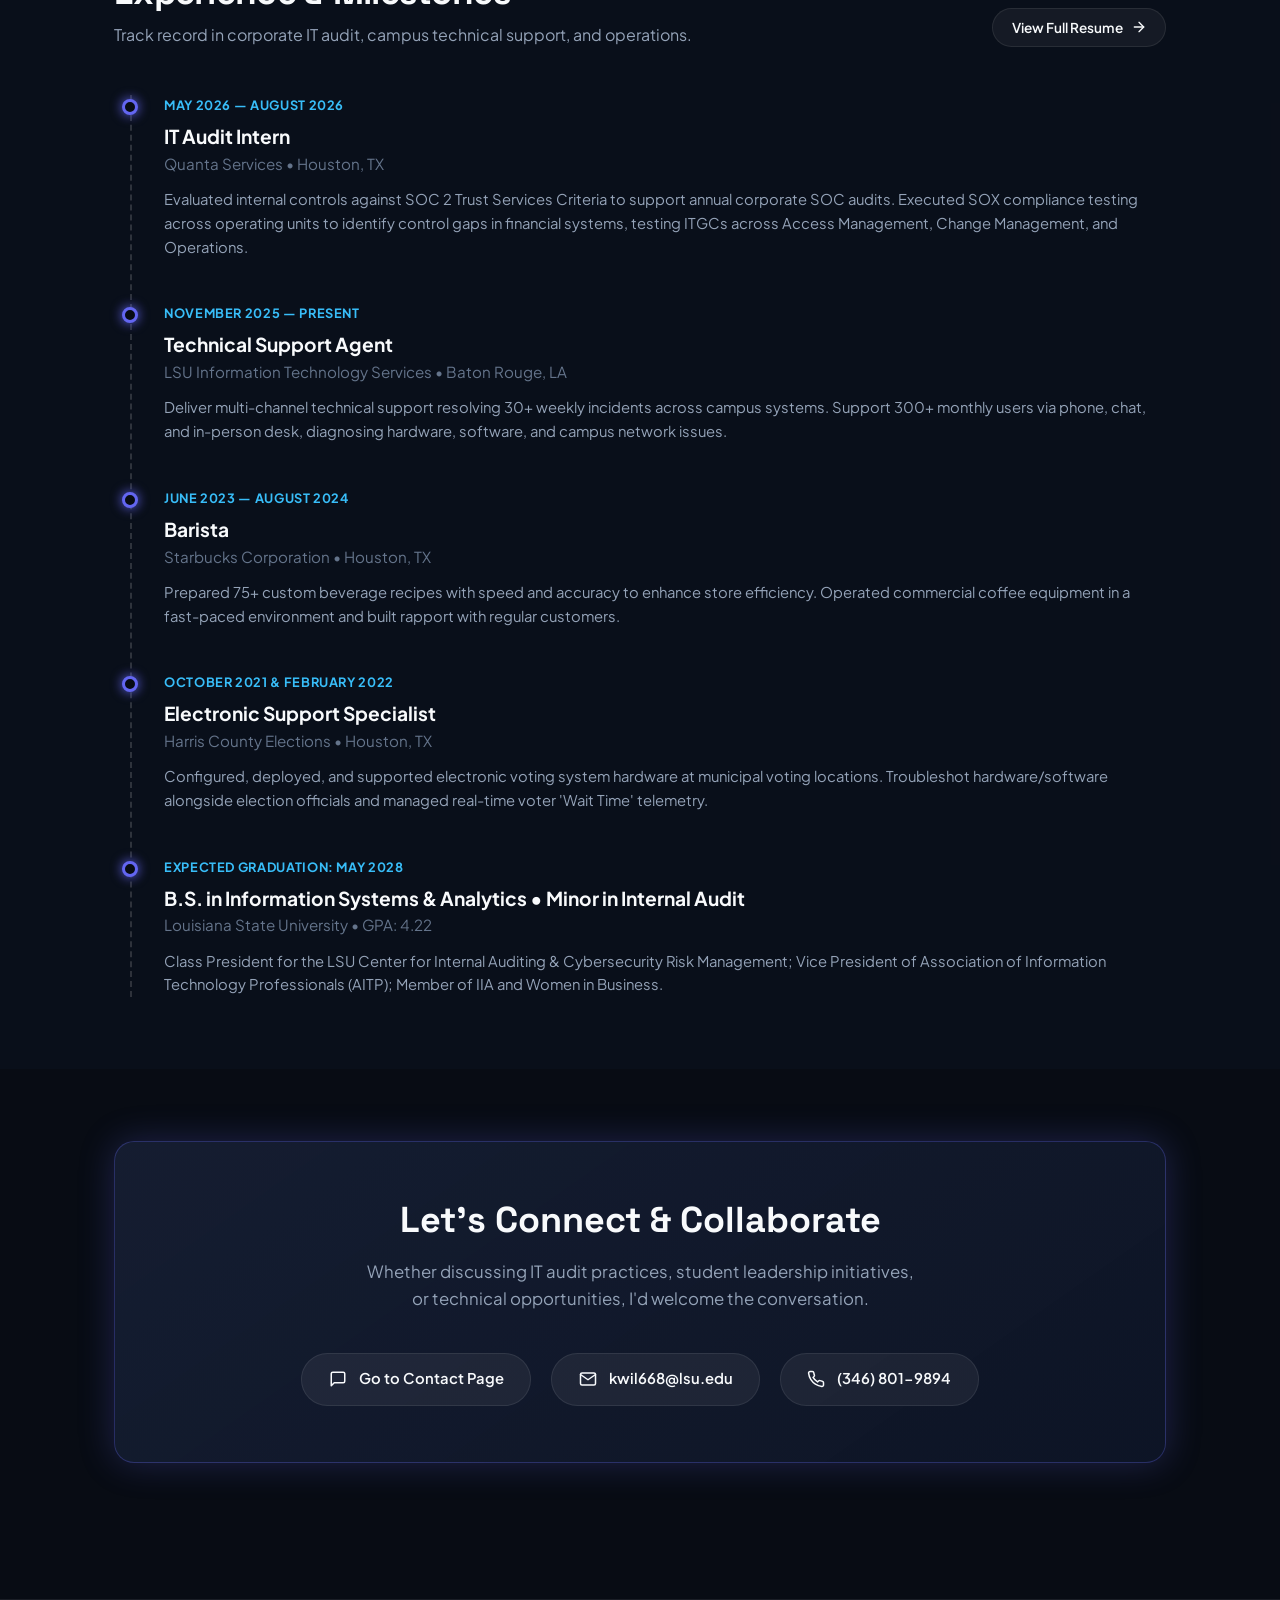
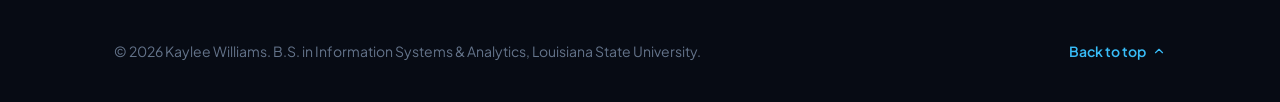
==== commit ca343146: "Added headshot" ====
--- a/index.html
+++ b/index.html
@@ -54,17 +54,17 @@
           </div>
 
           <div class="hero-visual">
-            <div class="avatar-frame">
+            <div class="avatar-frame" id="hero-avatar">
               <div class="avatar-inner">
-                <div class="avatar-symbol">
-                  <svg class="avatar-svg" viewBox="0 0 24 24" fill="none" stroke="currentColor" stroke-width="1.6" stroke-linecap="round" stroke-linejoin="round">
-                    <rect x="2" y="3" width="20" height="14" rx="2" ry="2"></rect>
-                    <line x1="8" y1="21" x2="16" y2="21"></line>
-                    <line x1="12" y1="17" x2="12" y2="21"></line>
-                  </svg>
+                <img src="images/headshot.jpg" alt="Kaylee Williams - Information Systems &amp; Analytics at LSU" class="headshot-img" id="hero-headshot">
+                <div class="avatar-overlay">
+                  <div class="avatar-title">Kaylee Williams</div>
+                  <div class="avatar-subtitle">Information Systems &bull; LSU '28</div>
                 </div>
-                <div class="avatar-title">Kaylee Williams</div>
-                <div class="avatar-subtitle">Information Systems &bull; LSU '28</div>
+              </div>
+              <div class="avatar-floating-badge" id="hero-status-badge">
+                <span class="status-dot"></span>
+                <span>Class President &bull; IT Audit</span>
               </div>
             </div>
           </div>
--- a/styles.css
+++ b/styles.css
@@ -315,52 +315,68 @@
   align-items: center;
 }
 
-/* Avatar Frame */
+/* Avatar Frame & Headshot Showcase */
 .hero-visual {
   position: relative;
+  display: flex;
+  justify-content: center;
 }
 
 .avatar-frame {
-  width: 240px;
-  height: 240px;
-  border-radius: 36px;
+  width: 290px;
+  height: 385px;
+  border-radius: 32px;
   padding: 4px;
   background: var(--gradient-brand);
-  box-shadow: var(--shadow-glow);
+  box-shadow: 0 20px 45px -15px rgba(0, 0, 0, 0.75), var(--shadow-glow);
   position: relative;
+  transition: transform 0.4s cubic-bezier(0.16, 1, 0.3, 1), box-shadow 0.4s ease;
+}
+
+.avatar-frame:hover {
+  transform: translateY(-6px) scale(1.015);
+  box-shadow: 0 25px 50px -12px rgba(0, 0, 0, 0.85), 0 0 45px rgba(99, 102, 241, 0.45);
 }
 
 .avatar-inner {
   width: 100%;
   height: 100%;
   background: var(--bg-secondary);
-  border-radius: 32px;
+  border-radius: 28px;
   overflow: hidden;
+  position: relative;
+  display: flex;
+}
+
+.headshot-img {
+  width: 100%;
+  height: 100%;
+  object-fit: cover;
+  object-position: center 15%;
+  display: block;
+  transition: transform 0.6s cubic-bezier(0.16, 1, 0.3, 1);
+}
+
+.avatar-frame:hover .headshot-img {
+  transform: scale(1.045);
+}
+
+.avatar-overlay {
+  position: absolute;
+  bottom: 0;
+  left: 0;
+  right: 0;
+  padding: 2.5rem 1.25rem 1.2rem;
+  background: linear-gradient(to top, rgba(8, 12, 20, 0.95) 0%, rgba(8, 12, 20, 0.7) 60%, transparent 100%);
   display: flex;
   flex-direction: column;
-  align-items: center;
-  justify-content: center;
-  position: relative;
-}
-
-.avatar-symbol {
-  width: 90px;
-  height: 90px;
-  background: radial-gradient(circle, rgba(99, 102, 241, 0.25) 0%, transparent 70%);
-  border-radius: 50%;
-  display: grid;
-  place-items: center;
-}
-
-.avatar-svg {
-  width: 72px;
-  height: 72px;
-  stroke: var(--accent-cyan);
+  gap: 0.2rem;
+  z-index: 2;
+  pointer-events: none;
 }
 
 .avatar-title {
-  margin-top: 0.75rem;
-  font-size: 1.1rem;
+  font-size: 1.15rem;
   font-weight: 700;
   color: var(--text-primary);
   letter-spacing: -0.01em;
@@ -368,10 +384,40 @@
 
 .avatar-subtitle {
   font-size: 0.775rem;
-  color: var(--text-muted);
+  color: #a5b4fc;
   text-transform: uppercase;
-  letter-spacing: 0.08em;
-  font-weight: 600;
+  letter-spacing: 0.06em;
+  font-weight: 600;
+}
+
+.avatar-floating-badge {
+  position: absolute;
+  top: -14px;
+  right: -14px;
+  display: inline-flex;
+  align-items: center;
+  gap: 0.5rem;
+  padding: 0.45rem 0.95rem;
+  background: rgba(14, 20, 36, 0.92);
+  backdrop-filter: blur(12px);
+  -webkit-backdrop-filter: blur(12px);
+  border: 1px solid rgba(99, 102, 241, 0.35);
+  border-radius: var(--radius-full);
+  font-size: 0.775rem;
+  font-weight: 600;
+  color: #e0e7ff;
+  box-shadow: 0 10px 25px -5px rgba(0, 0, 0, 0.5);
+  animation: floatBadge 3.5s ease-in-out infinite alternate;
+  z-index: 3;
+}
+
+@keyframes floatBadge {
+  0% {
+    transform: translateY(0px);
+  }
+  100% {
+    transform: translateY(-6px);
+  }
 }
 
 /* ==========================================================================
@@ -1331,6 +1377,18 @@
   .contact-form-container {
     padding: 1.75rem 1.25rem;
   }
+
+  .avatar-frame {
+    width: 250px;
+    height: 335px;
+  }
+
+  .avatar-floating-badge {
+    right: -8px;
+    top: -12px;
+    font-size: 0.725rem;
+    padding: 0.35rem 0.75rem;
+  }
 }
 
 @media print {
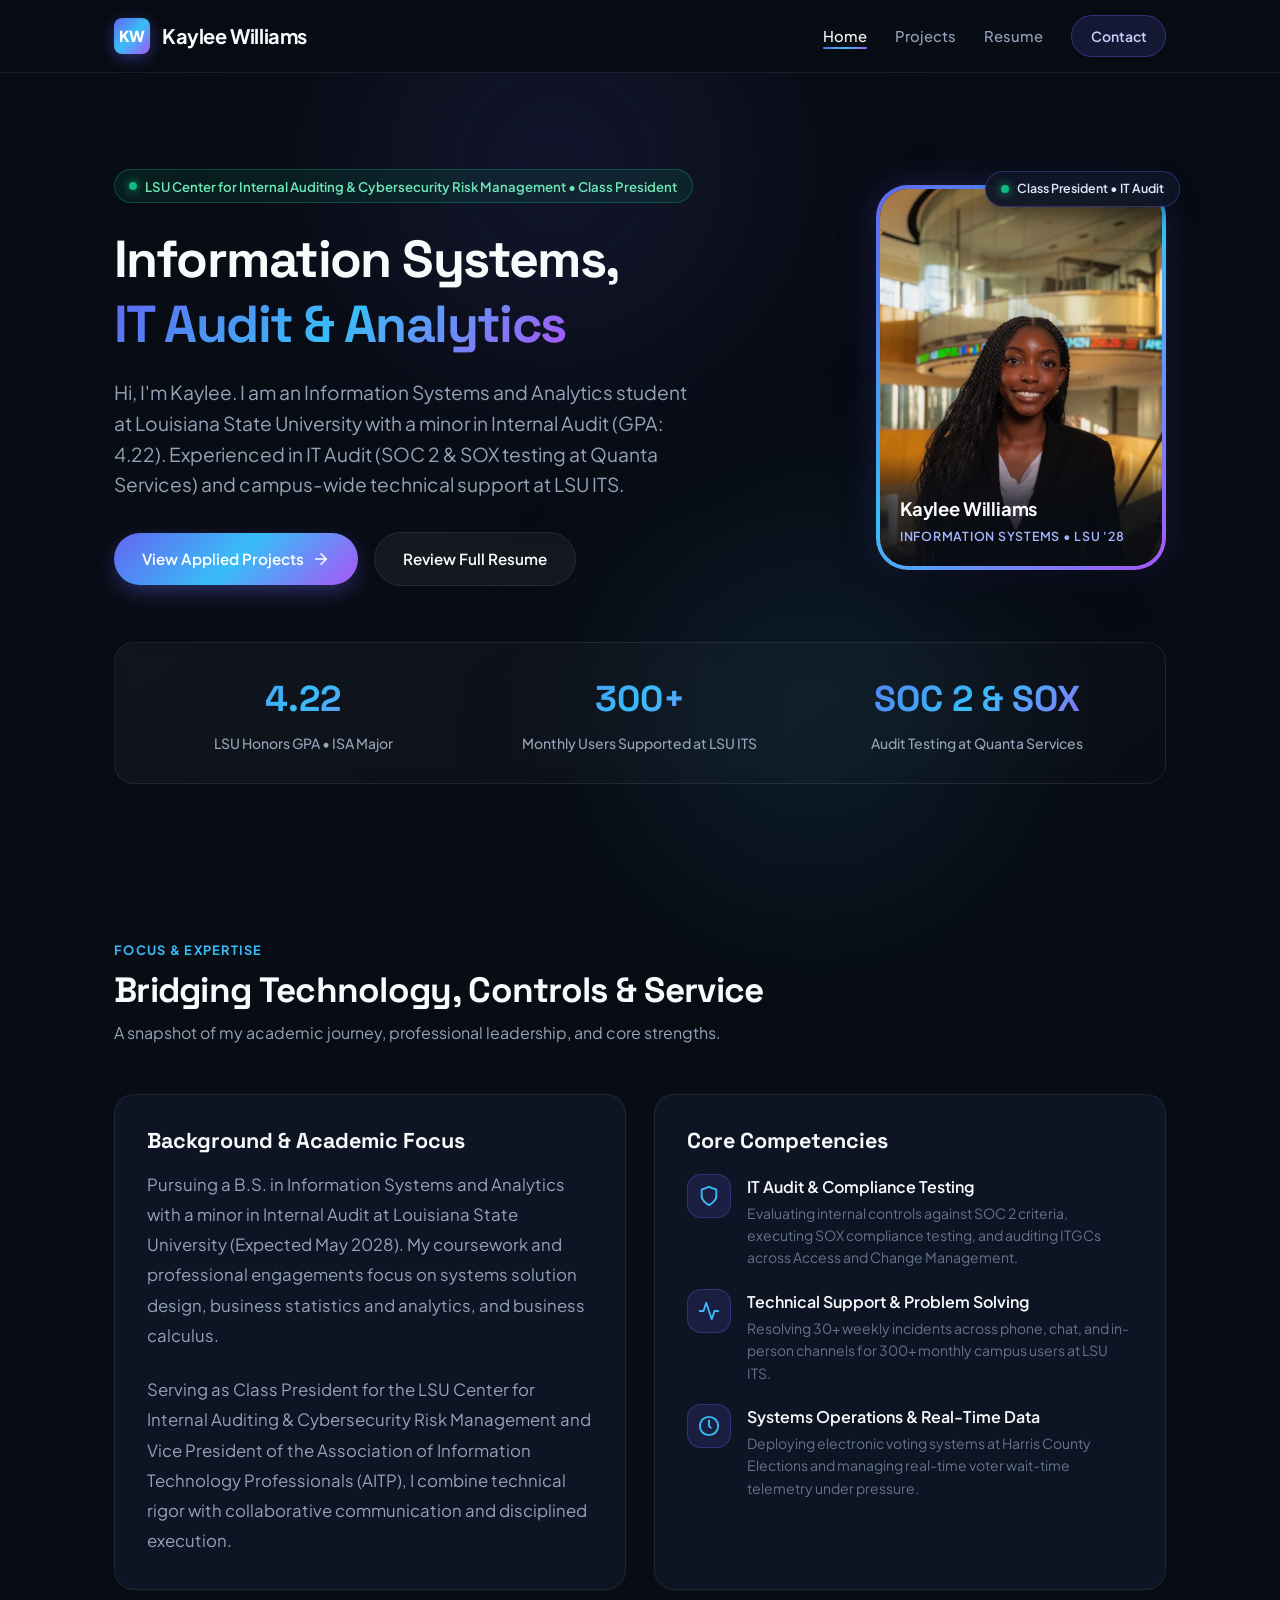
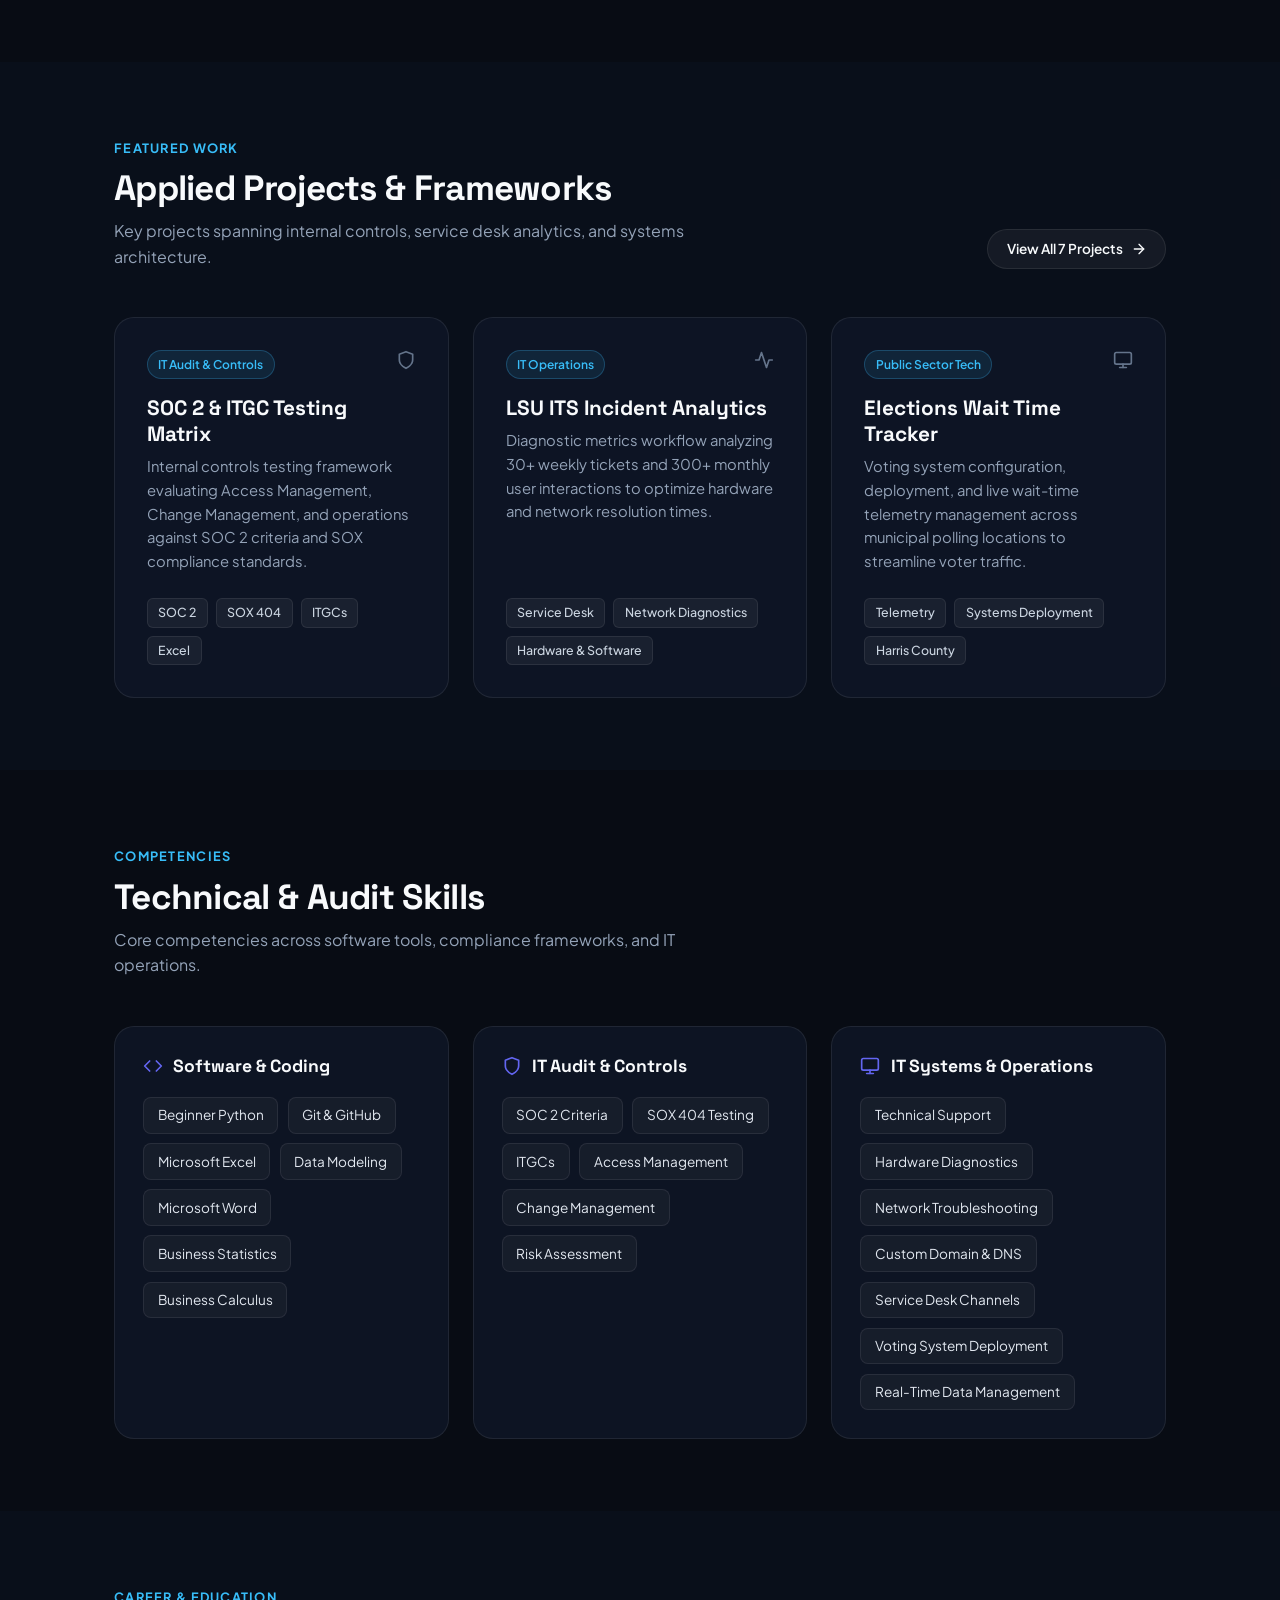
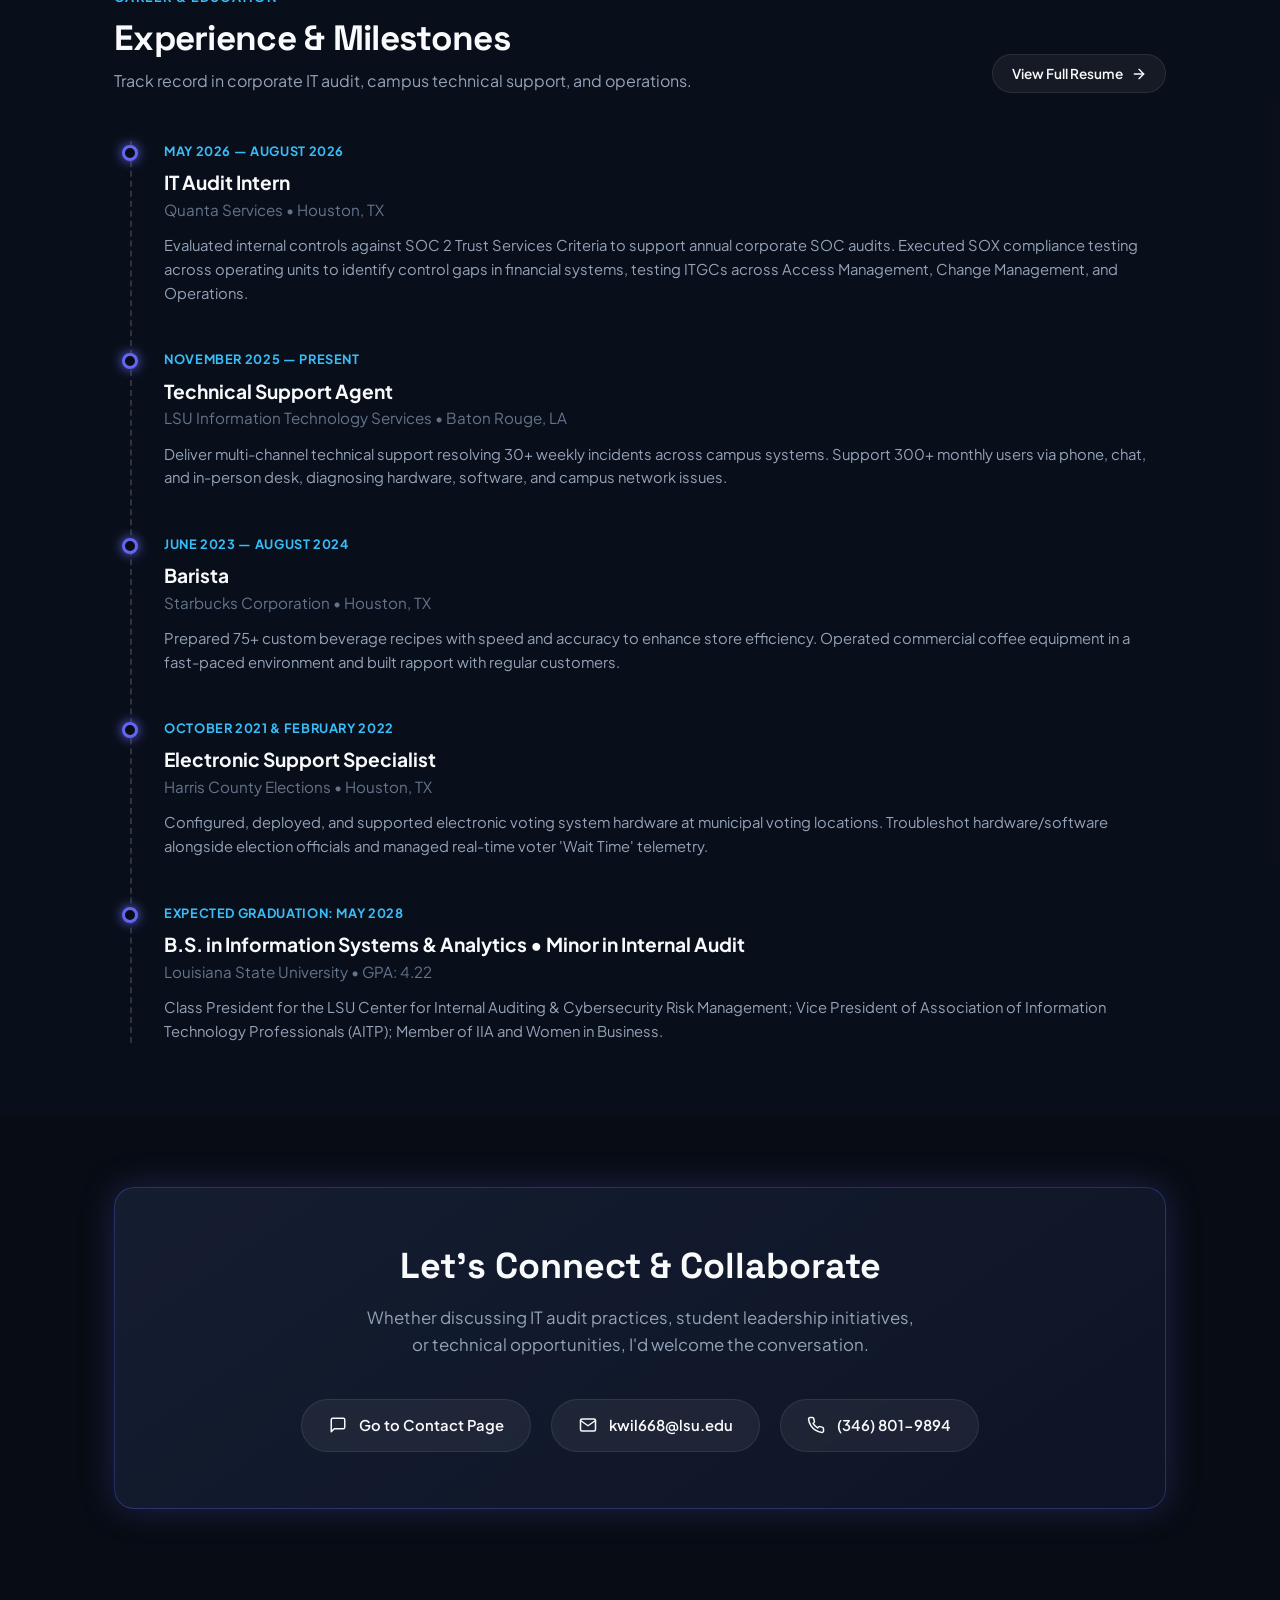
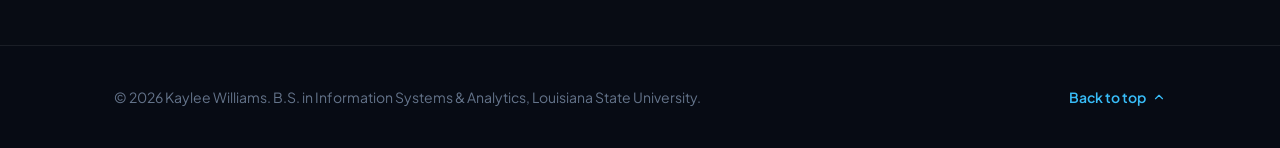
==== commit 332254dd: "Added Static Website Project" ====
--- a/index.html
+++ b/index.html
@@ -156,7 +156,7 @@
           </div>
           <div>
             <a href="project.html" class="btn-secondary btn-sm" id="btn-see-all-projects">
-              <span>View All 6 Projects</span>
+              <span>View All 7 Projects</span>
               <svg width="16" height="16" viewBox="0 0 24 24" fill="none" stroke="currentColor" stroke-width="2" stroke-linecap="round" stroke-linejoin="round"><line x1="5" y1="12" x2="19" y2="12"></line><polyline points="12 5 19 12 12 19"></polyline></svg>
             </a>
           </div>
@@ -247,6 +247,7 @@
             </h3>
             <div class="skill-list">
               <span class="skill-pill">Beginner Python</span>
+              <span class="skill-pill">Git &amp; GitHub</span>
               <span class="skill-pill">Microsoft Excel</span>
               <span class="skill-pill">Data Modeling</span>
               <span class="skill-pill">Microsoft Word</span>
@@ -279,6 +280,7 @@
               <span class="skill-pill">Technical Support</span>
               <span class="skill-pill">Hardware Diagnostics</span>
               <span class="skill-pill">Network Troubleshooting</span>
+              <span class="skill-pill">Custom Domain &amp; DNS</span>
               <span class="skill-pill">Service Desk Channels</span>
               <span class="skill-pill">Voting System Deployment</span>
               <span class="skill-pill">Real-Time Data Management</span>
--- a/styles.css
+++ b/styles.css
@@ -733,6 +733,139 @@
   color: #ffffff;
 }
 
+/* Featured Project Card & Live Badges */
+.featured-project-card {
+  grid-column: 1 / -1;
+  background: linear-gradient(145deg, rgba(22, 32, 54, 0.85) 0%, rgba(14, 20, 36, 0.9) 100%);
+  border: 1px solid rgba(99, 102, 241, 0.35);
+  box-shadow: 0 10px 30px -10px rgba(0, 0, 0, 0.6);
+  position: relative;
+}
+
+.featured-project-card::before {
+  content: '';
+  position: absolute;
+  top: 0;
+  left: 0;
+  right: 0;
+  height: 2px;
+  background: var(--gradient-brand);
+  opacity: 1;
+}
+
+.featured-project-card:hover {
+  transform: translateY(-4px);
+  border-color: rgba(56, 189, 248, 0.55);
+  box-shadow: 0 20px 45px -12px rgba(56, 189, 248, 0.25);
+}
+
+.featured-card-inner {
+  display: grid;
+  grid-template-columns: 1.25fr 0.75fr;
+  gap: 2.25rem;
+  align-items: start;
+}
+
+.featured-card-main {
+  display: flex;
+  flex-direction: column;
+}
+
+.featured-card-side {
+  display: flex;
+  flex-direction: column;
+  gap: 1.25rem;
+}
+
+.badge-group {
+  display: flex;
+  align-items: center;
+  gap: 0.6rem;
+  flex-wrap: wrap;
+}
+
+.live-pill {
+  display: inline-flex;
+  align-items: center;
+  gap: 0.4rem;
+  font-size: 0.75rem;
+  padding: 0.25rem 0.65rem;
+  border-radius: var(--radius-full);
+  background: rgba(16, 185, 129, 0.12);
+  border: 1px solid rgba(16, 185, 129, 0.35);
+  color: #34d399;
+  font-weight: 600;
+  letter-spacing: 0.02em;
+}
+
+.inline-project-link {
+  color: var(--accent-cyan);
+  text-decoration: underline;
+  text-underline-offset: 3px;
+  font-weight: 500;
+}
+
+.inline-project-link:hover {
+  color: #ffffff;
+}
+
+.featured-meta-box {
+  background: rgba(8, 12, 20, 0.55);
+  border: 1px solid var(--border-subtle);
+  border-radius: var(--radius-md);
+  padding: 1.15rem;
+  display: flex;
+  flex-direction: column;
+  gap: 0.65rem;
+}
+
+.featured-meta-header {
+  font-size: 0.75rem;
+  text-transform: uppercase;
+  letter-spacing: 0.08em;
+  color: var(--accent-cyan);
+  font-weight: 700;
+  margin-bottom: 0.25rem;
+  display: flex;
+  align-items: center;
+  gap: 0.4rem;
+}
+
+.featured-meta-item {
+  display: flex;
+  justify-content: space-between;
+  align-items: center;
+  font-size: 0.825rem;
+  gap: 0.75rem;
+  padding-bottom: 0.5rem;
+  border-bottom: 1px solid rgba(255, 255, 255, 0.04);
+}
+
+.featured-meta-item:last-child {
+  padding-bottom: 0;
+  border-bottom: none;
+}
+
+.featured-meta-label {
+  color: var(--text-muted);
+  font-weight: 500;
+}
+
+.featured-meta-value {
+  color: var(--text-primary);
+  font-weight: 600;
+  text-align: right;
+}
+
+.featured-meta-value a {
+  color: var(--accent-cyan);
+}
+
+.featured-meta-value a:hover {
+  text-decoration: underline;
+  color: #ffffff;
+}
+
 /* ==========================================================================
    Skills Grid
    ========================================================================== */
@@ -1340,6 +1473,15 @@
     grid-template-columns: 1fr;
   }
 
+  .featured-project-card {
+    grid-column: span 1;
+  }
+
+  .featured-card-inner {
+    grid-template-columns: 1fr;
+    gap: 1.5rem;
+  }
+
   .stats-strip {
     grid-template-columns: 1fr;
     gap: 1.5rem;
